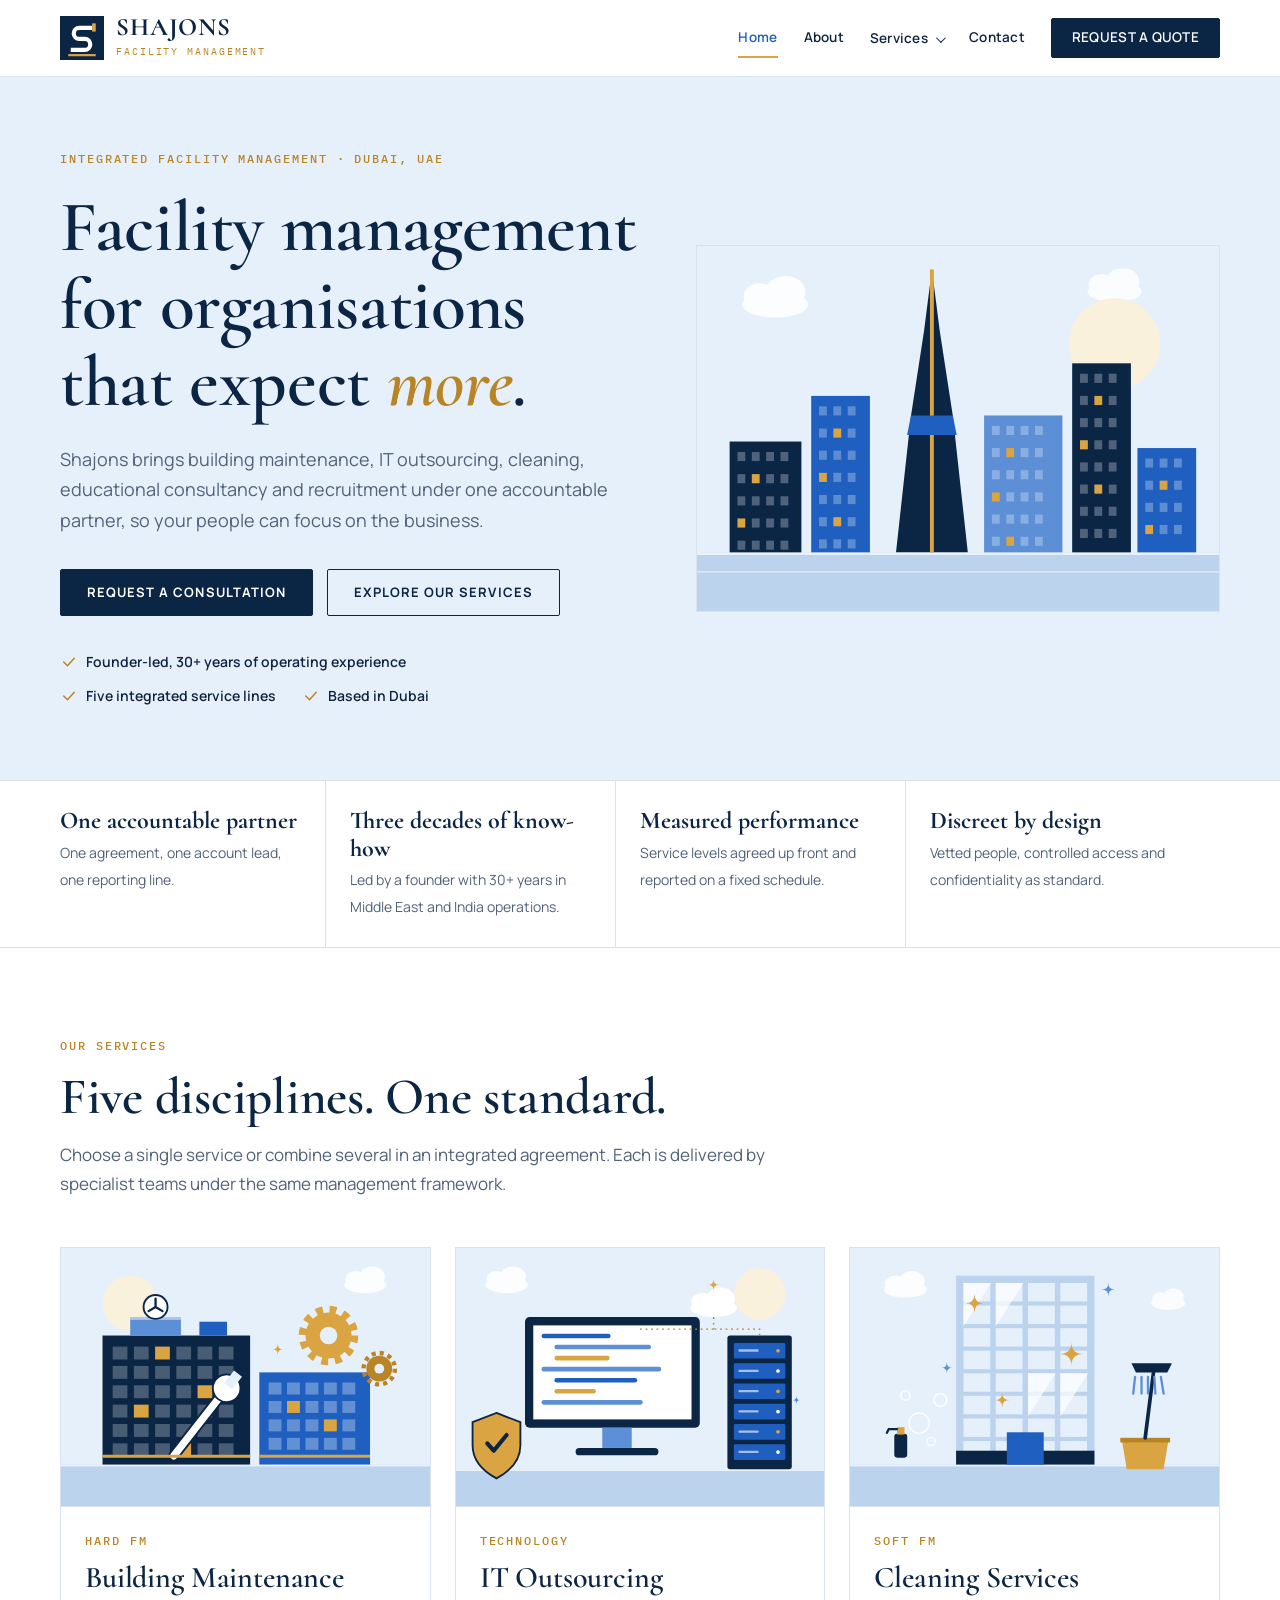
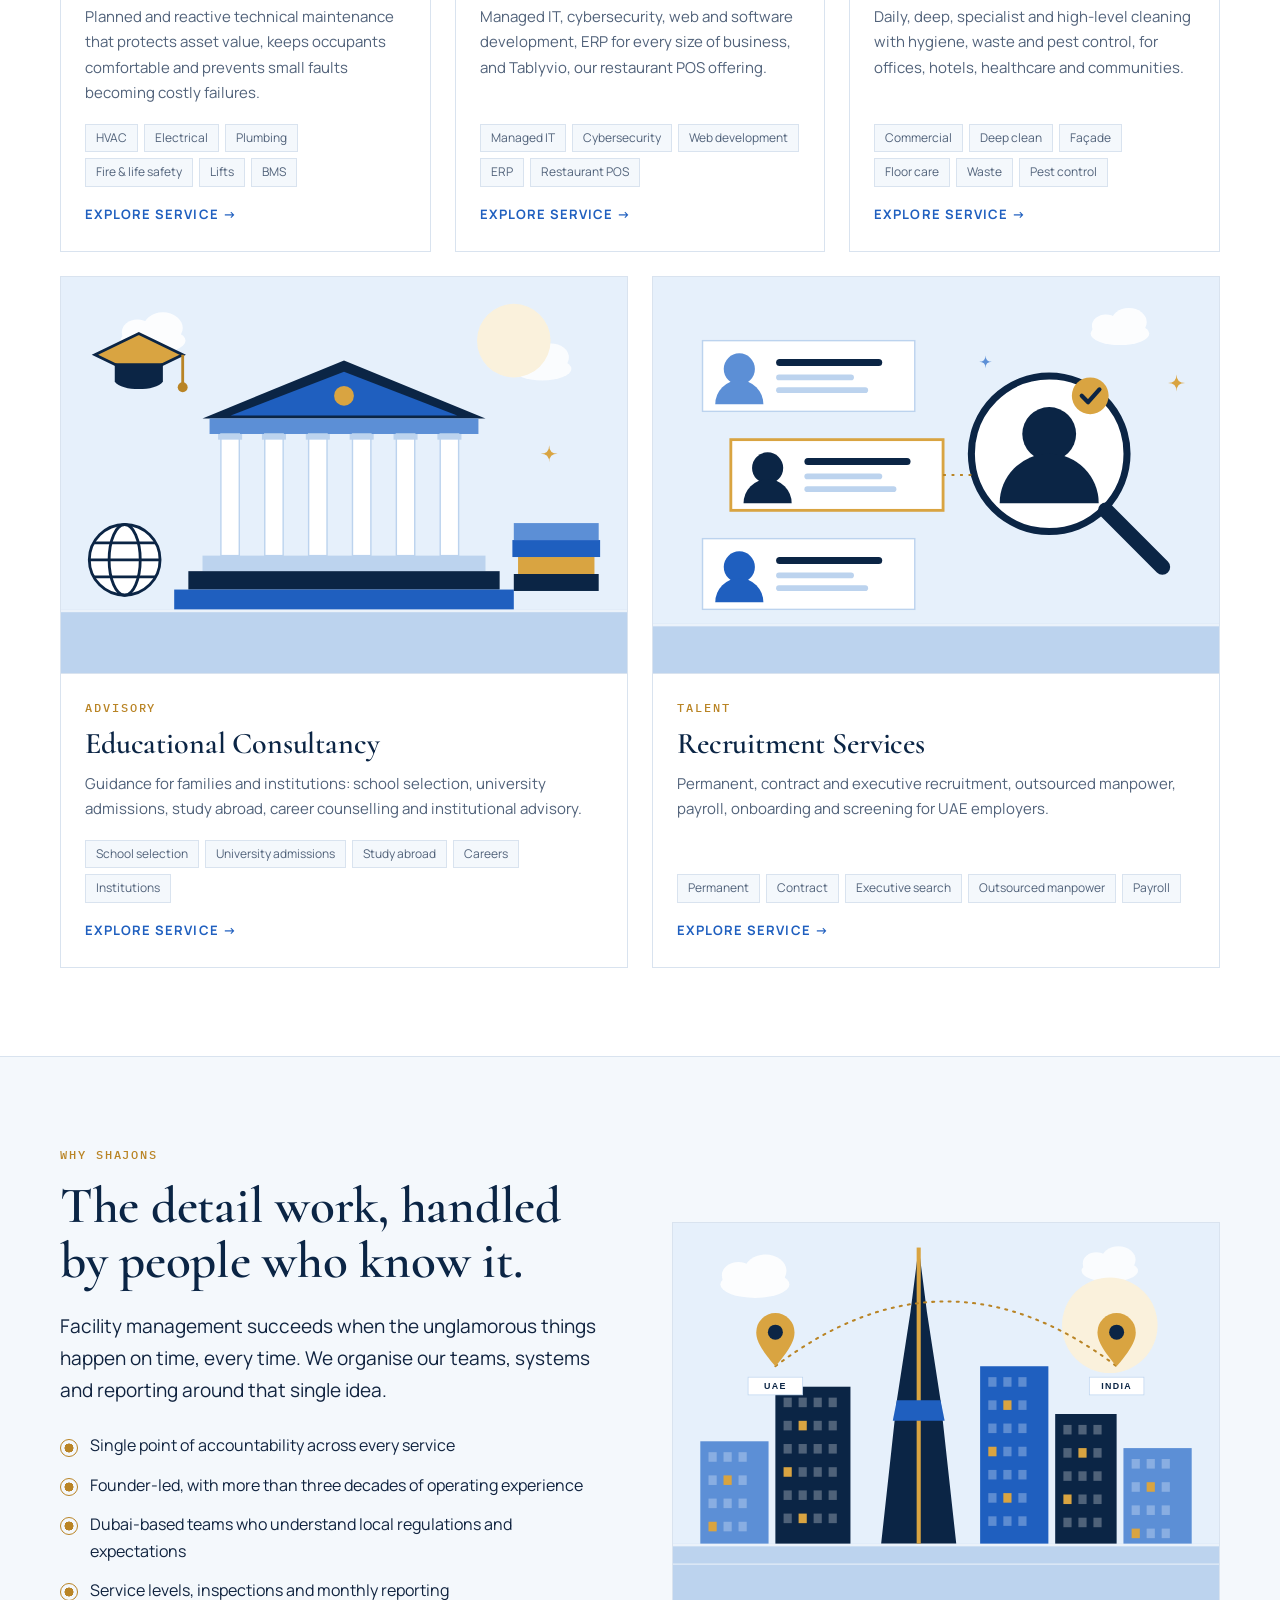
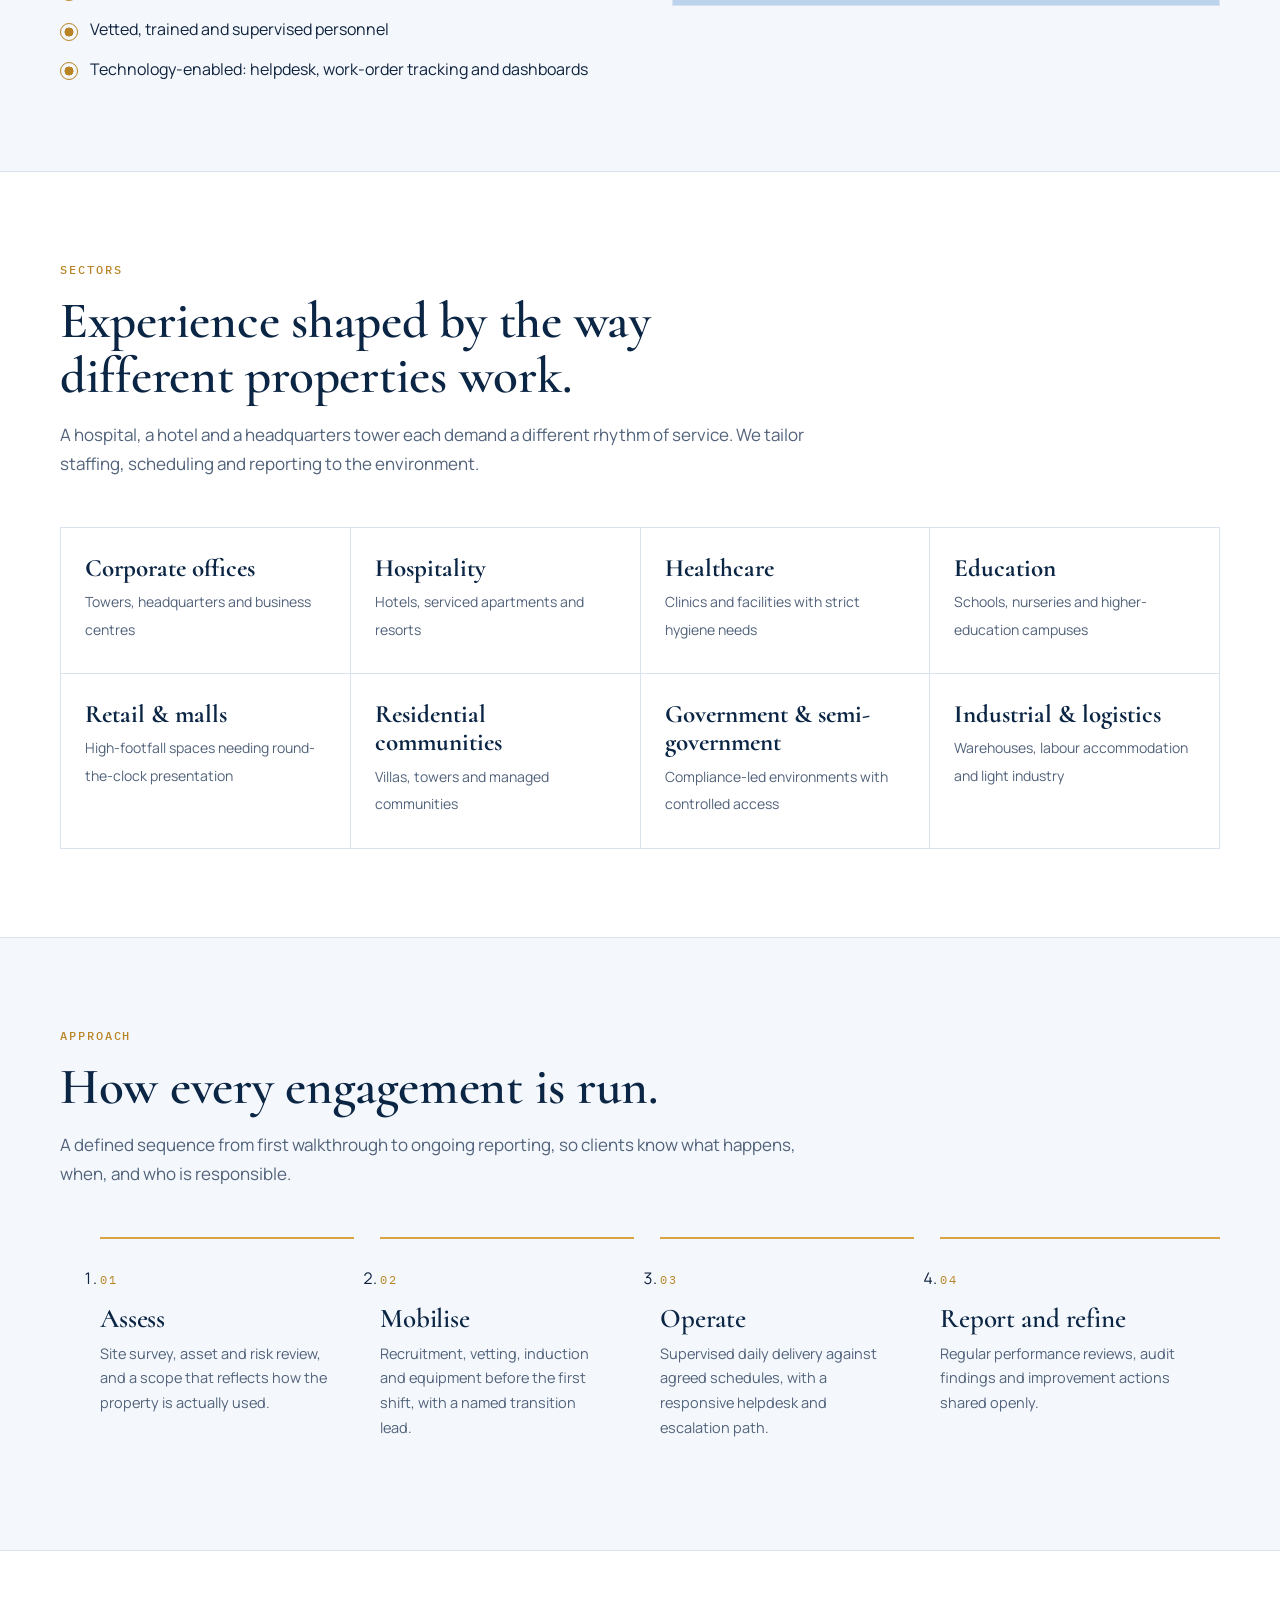
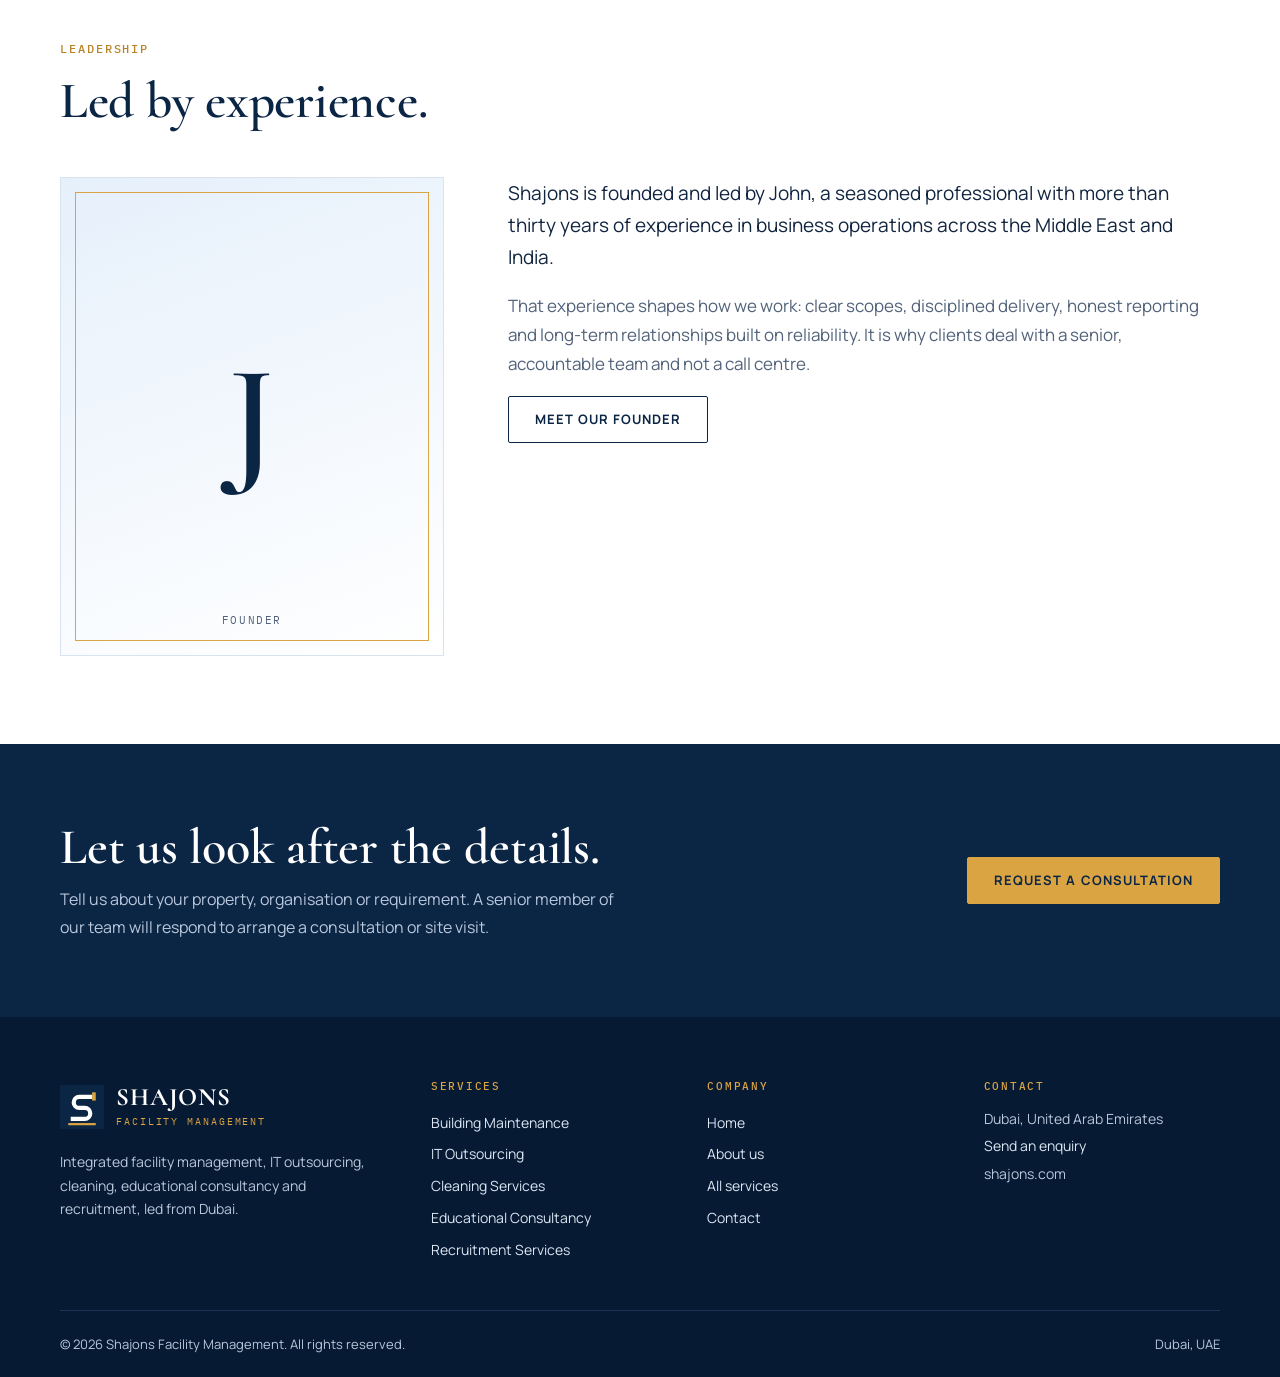
==== index.html @ c9ce4d41 "Add Shajons Facility Management website Multi-page static site: home, about, services overview, five" ====
<!doctype html>
<html lang="en">
<head>
<meta charset="utf-8">
<meta name="viewport" content="width=device-width, initial-scale=1, viewport-fit=cover">
<title>Shajons Facility Management | Dubai, UAE</title>
<meta name="description" content="Integrated facility management in Dubai: building maintenance, IT outsourcing, cleaning services, educational consultancy and recruitment from Shajons Facility Management.">
<link rel="canonical" href="https://shajons.com/">
<meta property="og:title" content="Shajons Facility Management | Dubai, UAE">
<meta property="og:description" content="Integrated facility management in Dubai: building maintenance, IT outsourcing, cleaning services, educational consultancy and recruitment from Shajons Facility Management.">
<meta property="og:type" content="website">
<meta property="og:url" content="https://shajons.com/">
<meta property="og:site_name" content="Shajons Facility Management">
<meta name="theme-color" content="#0B2545">
<link rel="icon" href="logo-mark.svg" type="image/svg+xml">
<link rel="preconnect" href="https://fonts.googleapis.com"><link rel="preconnect" href="https://fonts.gstatic.com" crossorigin>
<link href="https://fonts.googleapis.com/css2?family=Cormorant:ital,wght@0,500;0,600;0,700;1,500;1,600&family=Manrope:wght@400;500;600;700&family=IBM+Plex+Mono:wght@400;500&display=swap" rel="stylesheet">
<link rel="stylesheet" href="styles.css">
<script type="application/ld+json">{"@context":"https://schema.org","@type":"Organization","name":"Shajons Facility Management","url":"https://shajons.com","logo":"https://shajons.com/logo-mark.svg","address":{"@type":"PostalAddress","addressLocality":"Dubai","addressCountry":"AE"},"founder":{"@type":"Person","name":"John"}}</script>
</head>
<body>
<svg xmlns="http://www.w3.org/2000/svg" aria-hidden="true" style="position:absolute;width:0;height:0;overflow:hidden">
<defs>
<symbol id="i-wrench" viewBox="0 0 24 24" fill="none" stroke="currentColor" stroke-width="1.6" stroke-linecap="round" stroke-linejoin="round"><path d="M14.7 6.3a4 4 0 0 0 5 5L12 19l-3-3 7.7-7.7"/><path d="M9 16 5 20a1.4 1.4 0 0 1-2-2l4-4"/><path d="M14.7 6.3a4 4 0 0 1 5-1l-2.4 2.4 1 1 2.4-2.4"/></symbol>
<symbol id="i-fan" viewBox="0 0 24 24" fill="none" stroke="currentColor" stroke-width="1.6" stroke-linecap="round" stroke-linejoin="round"><circle cx="12" cy="12" r="1.8"/><path d="M12 10.2C12 6 10 3 7 3c-2 0-2 3 0 5 1.5 1.4 3.200 2 5 2.200Z"/><path d="M13.800 12C18 12 21 10 21 7c0-2-3-2-5 0-1.400 1.500-2 3.200-2.200 5Z"/><path d="M12 13.800C12 18 14 21 17 21c2 0 2-3 0-5-1.500-1.400-3.200-2-5-2.200Z"/><path d="M10.200 12C6 12 3 14 3 17c0 2 3 2 5 0 1.400-1.500 2-3.200 2.200-5Z"/></symbol>
<symbol id="i-bolt" viewBox="0 0 24 24" fill="none" stroke="currentColor" stroke-width="1.6" stroke-linecap="round" stroke-linejoin="round"><path d="M13 2 4 14h7l-1 8 9-12h-7l1-8Z"/></symbol>
<symbol id="i-drop" viewBox="0 0 24 24" fill="none" stroke="currentColor" stroke-width="1.6" stroke-linecap="round" stroke-linejoin="round"><path d="M12 3s6 6.500 6 11a6 6 0 0 1-12 0c0-4.500 6-11 6-11Z"/><path d="M9.500 15a2.700 2.700 0 0 0 2.500 2"/></symbol>
<symbol id="i-flame" viewBox="0 0 24 24" fill="none" stroke="currentColor" stroke-width="1.6" stroke-linecap="round" stroke-linejoin="round"><path d="M12 3c1 3.500 5 5.500 5 10a5 5 0 0 1-10 0c0-2 1-3.200 2-4 .2 1.500 1 2.200 2 2.500C11 9 11 6 12 3Z"/></symbol>
<symbol id="i-lift" viewBox="0 0 24 24" fill="none" stroke="currentColor" stroke-width="1.6" stroke-linecap="round" stroke-linejoin="round"><rect x="4" y="3" width="16" height="18" rx="1.500"/><path d="M12 3v18"/><path d="m7.500 10 1.500-2 1.500 2M13.500 14l1.500 2 1.500-2"/></symbol>
<symbol id="i-sliders" viewBox="0 0 24 24" fill="none" stroke="currentColor" stroke-width="1.6" stroke-linecap="round" stroke-linejoin="round"><path d="M4 7h9M17 7h3M4 17h3M11 17h9"/><circle cx="15" cy="7" r="2"/><circle cx="9" cy="17" r="2"/></symbol>
<symbol id="i-brush" viewBox="0 0 24 24" fill="none" stroke="currentColor" stroke-width="1.6" stroke-linecap="round" stroke-linejoin="round"><rect x="4" y="3" width="14" height="6" rx="1"/><path d="M18 6h2v5h-8v3"/><rect x="10.500" y="14" width="3" height="7" rx="1"/></symbol>
<symbol id="i-leaf" viewBox="0 0 24 24" fill="none" stroke="currentColor" stroke-width="1.6" stroke-linecap="round" stroke-linejoin="round"><path d="M5 19c0-9 5-14 15-14 0 10-5 15-14 15"/><path d="M5 19c3-5 6-8 10-10"/></symbol>
<symbol id="i-gauge" viewBox="0 0 24 24" fill="none" stroke="currentColor" stroke-width="1.6" stroke-linecap="round" stroke-linejoin="round"><path d="M4 17a8 8 0 1 1 16 0"/><path d="m12 17 4-6"/><circle cx="12" cy="17" r="1"/></symbol>
<symbol id="i-headset" viewBox="0 0 24 24" fill="none" stroke="currentColor" stroke-width="1.6" stroke-linecap="round" stroke-linejoin="round"><path d="M4 14v-2a8 8 0 0 1 16 0v2"/><rect x="3" y="14" width="4" height="6" rx="1.500"/><rect x="17" y="14" width="4" height="6" rx="1.500"/><path d="M19 20c0 1.200-2 2-5 2"/></symbol>
<symbol id="i-monitor" viewBox="0 0 24 24" fill="none" stroke="currentColor" stroke-width="1.6" stroke-linecap="round" stroke-linejoin="round"><rect x="3" y="4" width="18" height="12" rx="1.500"/><path d="M8 20h8M12 16v4"/></symbol>
<symbol id="i-network" viewBox="0 0 24 24" fill="none" stroke="currentColor" stroke-width="1.6" stroke-linecap="round" stroke-linejoin="round"><rect x="9" y="3" width="6" height="5" rx="1"/><rect x="3" y="16" width="6" height="5" rx="1"/><rect x="15" y="16" width="6" height="5" rx="1"/><path d="M12 8v4M6 16v-4h12v4"/></symbol>
<symbol id="i-shield" viewBox="0 0 24 24" fill="none" stroke="currentColor" stroke-width="1.6" stroke-linecap="round" stroke-linejoin="round"><path d="M12 3 5 6v6c0 4.500 3 7.500 7 9 4-1.500 7-4.500 7-9V6l-7-3Z"/><path d="m9 12 2 2 4-4"/></symbol>
<symbol id="i-cloud" viewBox="0 0 24 24" fill="none" stroke="currentColor" stroke-width="1.6" stroke-linecap="round" stroke-linejoin="round"><path d="M7 18a4 4 0 0 1-.5-8A6 6 0 0 1 18 9.500 4.300 4.300 0 0 1 17.500 18H7Z"/></symbol>
<symbol id="i-code" viewBox="0 0 24 24" fill="none" stroke="currentColor" stroke-width="1.6" stroke-linecap="round" stroke-linejoin="round"><path d="m8 7-5 5 5 5M16 7l5 5-5 5M14 4l-4 16"/></symbol>
<symbol id="i-layout" viewBox="0 0 24 24" fill="none" stroke="currentColor" stroke-width="1.6" stroke-linecap="round" stroke-linejoin="round"><rect x="3" y="4" width="18" height="16" rx="1.500"/><path d="M3 9h18M9 9v11"/></symbol>
<symbol id="i-database" viewBox="0 0 24 24" fill="none" stroke="currentColor" stroke-width="1.6" stroke-linecap="round" stroke-linejoin="round"><ellipse cx="12" cy="6" rx="7" ry="3"/><path d="M5 6v6c0 1.700 3.100 3 7 3s7-1.300 7-3V6M5 12v6c0 1.700 3.100 3 7 3s7-1.300 7-3v-6"/></symbol>
<symbol id="i-phone" viewBox="0 0 24 24" fill="none" stroke="currentColor" stroke-width="1.6" stroke-linecap="round" stroke-linejoin="round"><rect x="7" y="2" width="10" height="20" rx="2"/><path d="M11 18h2"/></symbol>
<symbol id="i-receipt" viewBox="0 0 24 24" fill="none" stroke="currentColor" stroke-width="1.6" stroke-linecap="round" stroke-linejoin="round"><path d="M6 3h12v18l-3-2-3 2-3-2-3 2V3Z"/><path d="M9 8h6M9 12h6"/></symbol>
<symbol id="i-sparkle" viewBox="0 0 24 24" fill="none" stroke="currentColor" stroke-width="1.6" stroke-linecap="round" stroke-linejoin="round"><path d="M10 3c.6 4.500 2.500 6.400 7 7-4.500.6-6.400 2.500-7 7-.6-4.500-2.500-6.400-7-7 4.500-.6 6.400-2.500 7-7Z"/><path d="M18 15c.3 2 1 2.700 3 3-2 .3-2.700 1-3 3-.3-2-1-2.700-3-3 2-.3 2.700-1 3-3Z"/></symbol>
<symbol id="i-window" viewBox="0 0 24 24" fill="none" stroke="currentColor" stroke-width="1.6" stroke-linecap="round" stroke-linejoin="round"><rect x="4" y="3" width="16" height="18" rx="1"/><path d="M12 3v18M4 12h16"/></symbol>
<symbol id="i-recycle" viewBox="0 0 24 24" fill="none" stroke="currentColor" stroke-width="1.6" stroke-linecap="round" stroke-linejoin="round"><path d="M4 7h16M9 7V4h6v3M6 7l1 13h10l1-13M10 11v6M14 11v6"/></symbol>
<symbol id="i-bug" viewBox="0 0 24 24" fill="none" stroke="currentColor" stroke-width="1.6" stroke-linecap="round" stroke-linejoin="round"><rect x="8" y="8" width="8" height="12" rx="4"/><path d="M9 8a3 3 0 0 1 6 0M4 11h4M16 11h4M4 18h4M16 18h4M5 5l3 3M19 5l-3 3M12 12v8"/></symbol>
<symbol id="i-building" viewBox="0 0 24 24" fill="none" stroke="currentColor" stroke-width="1.6" stroke-linecap="round" stroke-linejoin="round"><rect x="5" y="3" width="10" height="18" rx="1"/><path d="M15 9h4v12h-4M8 7h4M8 11h4M8 15h4"/></symbol>
<symbol id="i-bed" viewBox="0 0 24 24" fill="none" stroke="currentColor" stroke-width="1.6" stroke-linecap="round" stroke-linejoin="round"><path d="M3 18V6M3 14h18v4M21 14v-2a3 3 0 0 0-3-3h-7v5"/><circle cx="7" cy="11" r="1.500"/></symbol>
<symbol id="i-cross" viewBox="0 0 24 24" fill="none" stroke="currentColor" stroke-width="1.6" stroke-linecap="round" stroke-linejoin="round"><rect x="4" y="4" width="16" height="16" rx="2"/><path d="M12 8v8M8 12h8"/></symbol>
<symbol id="i-cap" viewBox="0 0 24 24" fill="none" stroke="currentColor" stroke-width="1.6" stroke-linecap="round" stroke-linejoin="round"><path d="m2 9 10-5 10 5-10 5L2 9Z"/><path d="M6 11v5c2 2 10 2 12 0v-5M22 9v6"/></symbol>
<symbol id="i-book" viewBox="0 0 24 24" fill="none" stroke="currentColor" stroke-width="1.6" stroke-linecap="round" stroke-linejoin="round"><path d="M4 5a2 2 0 0 1 2-2h13v16H6a2 2 0 0 0-2 2V5Z"/><path d="M4 21h15M9 8h6"/></symbol>
<symbol id="i-globe" viewBox="0 0 24 24" fill="none" stroke="currentColor" stroke-width="1.6" stroke-linecap="round" stroke-linejoin="round"><circle cx="12" cy="12" r="9"/><path d="M3 12h18M12 3c3 3 3 15 0 18M12 3c-3 3-3 15 0 18"/></symbol>
<symbol id="i-compass" viewBox="0 0 24 24" fill="none" stroke="currentColor" stroke-width="1.6" stroke-linecap="round" stroke-linejoin="round"><circle cx="12" cy="12" r="9"/><path d="m15.500 8.500-2 5-5 2 2-5 5-2Z"/></symbol>
<symbol id="i-file" viewBox="0 0 24 24" fill="none" stroke="currentColor" stroke-width="1.6" stroke-linecap="round" stroke-linejoin="round"><path d="M6 3h8l4 4v14H6V3Z"/><path d="M14 3v4h4M9 12h6M9 16h6"/></symbol>
<symbol id="i-user" viewBox="0 0 24 24" fill="none" stroke="currentColor" stroke-width="1.6" stroke-linecap="round" stroke-linejoin="round"><circle cx="12" cy="8" r="4"/><path d="M4 21a8 8 0 0 1 16 0"/></symbol>
<symbol id="i-users" viewBox="0 0 24 24" fill="none" stroke="currentColor" stroke-width="1.6" stroke-linecap="round" stroke-linejoin="round"><circle cx="9" cy="8" r="3.500"/><path d="M2 20a7 7 0 0 1 14 0"/><circle cx="17" cy="9" r="2.500"/><path d="M18 14a6 6 0 0 1 4 6"/></symbol>
<symbol id="i-search" viewBox="0 0 24 24" fill="none" stroke="currentColor" stroke-width="1.6" stroke-linecap="round" stroke-linejoin="round"><circle cx="11" cy="11" r="7"/><path d="m21 21-5-5"/></symbol>
<symbol id="i-briefcase" viewBox="0 0 24 24" fill="none" stroke="currentColor" stroke-width="1.6" stroke-linecap="round" stroke-linejoin="round"><rect x="3" y="7" width="18" height="13" rx="1.500"/><path d="M9 7V4h6v3M3 13h18"/></symbol>
<symbol id="i-clock" viewBox="0 0 24 24" fill="none" stroke="currentColor" stroke-width="1.6" stroke-linecap="round" stroke-linejoin="round"><circle cx="12" cy="12" r="9"/><path d="M12 7v5l3 2"/></symbol>
<symbol id="i-wallet" viewBox="0 0 24 24" fill="none" stroke="currentColor" stroke-width="1.6" stroke-linecap="round" stroke-linejoin="round"><path d="M4 7a2 2 0 0 1 2-2h12v4M4 7v11a2 2 0 0 0 2 2h14V9H6a2 2 0 0 1-2-2Z"/><circle cx="16.500" cy="14.500" r="1"/></symbol>
<symbol id="i-badge" viewBox="0 0 24 24" fill="none" stroke="currentColor" stroke-width="1.6" stroke-linecap="round" stroke-linejoin="round"><circle cx="12" cy="9" r="6"/><path d="m8.500 14-1.500 7 5-3 5 3-1.500-7"/></symbol>
<symbol id="i-check" viewBox="0 0 24 24" fill="none" stroke="currentColor" stroke-width="2" stroke-linecap="round" stroke-linejoin="round"><path d="m5 12 5 5 9-10"/></symbol>
<symbol id="i-chart" viewBox="0 0 24 24" fill="none" stroke="currentColor" stroke-width="1.6" stroke-linecap="round" stroke-linejoin="round"><path d="M4 20V4M4 20h16"/><path d="M8 16v-4M12 16V8M16 16v-6"/></symbol>
<symbol id="i-kitchen" viewBox="0 0 24 24" fill="none" stroke="currentColor" stroke-width="1.6" stroke-linecap="round" stroke-linejoin="round"><path d="M6 14a4 4 0 0 1-1-7.800A5 5 0 0 1 15 5a4 4 0 0 1 3 7.200V14H6Z"/><path d="M6 14v6h12v-6"/></symbol>
<symbol id="i-layers" viewBox="0 0 24 24" fill="none" stroke="currentColor" stroke-width="1.6" stroke-linecap="round" stroke-linejoin="round"><path d="m12 3 9 5-9 5-9-5 9-5Z"/><path d="m3 13 9 5 9-5"/></symbol>
</defs>
</svg>

<a class="skip" href="#main">Skip to content</a>
<header class="top"><div class="wrap"><a class="brand" href="index.html" aria-label="Shajons Facility Management home"><img src="logo-mark.svg" alt="" width="44" height="44"><span><b>SHAJONS</b><small>Facility Management</small></span></a><button class="menu" id="menu" aria-expanded="false" aria-controls="nav" type="button">Menu</button><nav class="links" id="nav" aria-label="Primary"><a href="index.html" aria-current="page">Home</a><a href="about.html">About</a><div class="dd"><a href="services.html">Services</a><div class="dd-menu"><a href="building-maintenance.html">Building Maintenance</a><a href="it-outsourcing.html">IT Outsourcing</a><a href="cleaning-services.html">Cleaning Services</a><a href="educational-consultancy.html">Educational Consultancy</a><a href="recruitment-services.html">Recruitment Services</a></div></div><a href="contact.html">Contact</a><a class="btn" href="contact.html">Request a quote</a></nav></div></header>
<main id="main">

<div class="hero"><div class="wrap"><div>
<div class="eyebrow">Integrated Facility Management &middot; Dubai, UAE</div>
<h1>Facility management for organisations that expect <em>more</em>.</h1>
<p class="lede">Shajons brings building maintenance, IT outsourcing, cleaning, educational consultancy and recruitment under one accountable partner, so your people can focus on the business.</p>
<div class="cta"><a class="btn" href="contact.html">Request a consultation</a><a class="btn line" href="services.html">Explore our services</a></div>
<div class="proof"><span><svg aria-hidden="true" focusable="false"><use href="#i-check"/></svg>Founder-led, 30+ years of operating experience</span><span><svg aria-hidden="true" focusable="false"><use href="#i-check"/></svg>Five integrated service lines</span><span><svg aria-hidden="true" focusable="false"><use href="#i-check"/></svg>Based in Dubai</span></div></div>
<figure><img src="img/home.svg" alt="Illustration of a modern Dubai-style skyline" width="800" height="560"></figure></div></div>
<div class="strip"><div class="wrap">
<div class="c"><b>One accountable partner</b><span>One agreement, one account lead, one reporting line.</span></div>
<div class="c"><b>Three decades of know-how</b><span>Led by a founder with 30+ years in Middle East and India operations.</span></div>
<div class="c"><b>Measured performance</b><span>Service levels agreed up front and reported on a fixed schedule.</span></div>
<div class="c"><b>Discreet by design</b><span>Vetted people, controlled access and confidentiality as standard.</span></div></div></div>
<section><div class="wrap"><div class="sec-head"><div class="eyebrow">Our services</div><h2>Five disciplines. One standard.</h2><p>Choose a single service or combine several in an integrated agreement. Each is delivered by specialist teams under the same management framework.</p></div><div class="svc-grid"><a class="svc-card" href="building-maintenance.html"><img src="img/maintenance.svg" alt="" width="800" height="560" loading="lazy"><div class="body"><div class="eyebrow">Hard FM</div><h3>Building Maintenance</h3><p>Planned and reactive technical maintenance that protects asset value, keeps occupants comfortable and prevents small faults becoming costly failures.</p><div class="tags"><span>HVAC</span><span>Electrical</span><span>Plumbing</span><span>Fire &amp; life safety</span><span>Lifts</span><span>BMS</span></div><span class="more">Explore service &rarr;</span></div></a><a class="svc-card" href="it-outsourcing.html"><img src="img/it.svg" alt="" width="800" height="560" loading="lazy"><div class="body"><div class="eyebrow">Technology</div><h3>IT Outsourcing</h3><p>Managed IT, cybersecurity, web and software development, ERP for every size of business, and Tablyvio, our restaurant POS offering.</p><div class="tags"><span>Managed IT</span><span>Cybersecurity</span><span>Web development</span><span>ERP</span><span>Restaurant POS</span></div><span class="more">Explore service &rarr;</span></div></a><a class="svc-card" href="cleaning-services.html"><img src="img/cleaning.svg" alt="" width="800" height="560" loading="lazy"><div class="body"><div class="eyebrow">Soft FM</div><h3>Cleaning Services</h3><p>Daily, deep, specialist and high-level cleaning with hygiene, waste and pest control, for offices, hotels, healthcare and communities.</p><div class="tags"><span>Commercial</span><span>Deep clean</span><span>Façade</span><span>Floor care</span><span>Waste</span><span>Pest control</span></div><span class="more">Explore service &rarr;</span></div></a><a class="svc-card" href="educational-consultancy.html"><img src="img/education.svg" alt="" width="800" height="560" loading="lazy"><div class="body"><div class="eyebrow">Advisory</div><h3>Educational Consultancy</h3><p>Guidance for families and institutions: school selection, university admissions, study abroad, career counselling and institutional advisory.</p><div class="tags"><span>School selection</span><span>University admissions</span><span>Study abroad</span><span>Careers</span><span>Institutions</span></div><span class="more">Explore service &rarr;</span></div></a><a class="svc-card" href="recruitment-services.html"><img src="img/recruitment.svg" alt="" width="800" height="560" loading="lazy"><div class="body"><div class="eyebrow">Talent</div><h3>Recruitment Services</h3><p>Permanent, contract and executive recruitment, outsourced manpower, payroll, onboarding and screening for UAE employers.</p><div class="tags"><span>Permanent</span><span>Contract</span><span>Executive search</span><span>Outsourced manpower</span><span>Payroll</span></div><span class="more">Explore service &rarr;</span></div></a></div></div></section>
<section class="alt"><div class="wrap two center"><div>
<div class="eyebrow">Why Shajons</div><h2 style="font-size:clamp(32px,4vw,52px);margin:14px 0 20px">The detail work, handled by people who know it.</h2>
<div class="prose" style="margin-bottom:26px"><p>Facility management succeeds when the unglamorous things happen on time, every time. We organise our teams, systems and reporting around that single idea.</p></div>
<ul class="checks"><li>Single point of accountability across every service</li><li>Founder-led, with more than three decades of operating experience</li><li>Dubai-based teams who understand local regulations and expectations</li><li>Service levels, inspections and monthly reporting</li><li>Vetted, trained and supervised personnel</li><li>Technology-enabled: helpdesk, work-order tracking and dashboards</li></ul>
</div><figure class="pic"><img src="img/about.svg" alt="Illustration linking the UAE and India above a skyline" width="800" height="560" loading="lazy"></figure></div></section>
<section><div class="wrap"><div class="sec-head"><div class="eyebrow">Sectors</div><h2>Experience shaped by the way different properties work.</h2><p>A hospital, a hotel and a headquarters tower each demand a different rhythm of service. We tailor staffing, scheduling and reporting to the environment.</p></div><div class="tiles"><div><b>Corporate offices</b><span>Towers, headquarters and business centres</span></div><div><b>Hospitality</b><span>Hotels, serviced apartments and resorts</span></div><div><b>Healthcare</b><span>Clinics and facilities with strict hygiene needs</span></div><div><b>Education</b><span>Schools, nurseries and higher-education campuses</span></div><div><b>Retail &amp; malls</b><span>High-footfall spaces needing round-the-clock presentation</span></div><div><b>Residential communities</b><span>Villas, towers and managed communities</span></div><div><b>Government &amp; semi-government</b><span>Compliance-led environments with controlled access</span></div><div><b>Industrial &amp; logistics</b><span>Warehouses, labour accommodation and light industry</span></div></div></div></section>
<section class="alt"><div class="wrap"><div class="sec-head"><div class="eyebrow">Approach</div><h2>How every engagement is run.</h2><p>A defined sequence from first walkthrough to ongoing reporting, so clients know what happens, when, and who is responsible.</p></div><ol class="steps"><li><h3>Assess</h3><p>Site survey, asset and risk review, and a scope that reflects how the property is actually used.</p></li><li><h3>Mobilise</h3><p>Recruitment, vetting, induction and equipment before the first shift, with a named transition lead.</p></li><li><h3>Operate</h3><p>Supervised daily delivery against agreed schedules, with a responsive helpdesk and escalation path.</p></li><li><h3>Report and refine</h3><p>Regular performance reviews, audit findings and improvement actions shared openly.</p></li></ol></div></section>
<section><div class="wrap"><div class="sec-head"><div class="eyebrow">Leadership</div><h2>Led by experience.</h2></div><div class="founder"><div class="portrait" role="img" aria-label="Founder portrait placeholder"><span class="mono">J</span><small>Founder</small></div><div class="prose"><p>Shajons is founded and led by John, a seasoned professional with more than thirty years of experience in business operations across the Middle East and India.</p><p>That experience shapes how we work: clear scopes, disciplined delivery, honest reporting and long-term relationships built on reliability. It is why clients deal with a senior, accountable team and not a call centre.</p><div><a class="btn line" href="about.html">Meet our founder</a></div></div></div></div></section>
<div class="ctaband"><div class="wrap"><div><h2>Let us look after the details.</h2><p>Tell us about your property, organisation or requirement. A senior member of our team will respond to arrange a consultation or site visit.</p></div><a class="btn gold" href="contact.html">Request a consultation</a></div></div>
</main>
<footer><div class="wrap"><div class="cols"><div class="about"><a class="brand" href="index.html"><img src="logo-mark.svg" alt="" width="44" height="44"><span><b>SHAJONS</b><small>Facility Management</small></span></a><p>Integrated facility management, IT outsourcing, cleaning, educational consultancy and recruitment, led from Dubai.</p></div><div><h4>Services</h4><a href="building-maintenance.html">Building Maintenance</a><a href="it-outsourcing.html">IT Outsourcing</a><a href="cleaning-services.html">Cleaning Services</a><a href="educational-consultancy.html">Educational Consultancy</a><a href="recruitment-services.html">Recruitment Services</a></div><div><h4>Company</h4><a href="index.html">Home</a><a href="about.html">About us</a><a href="services.html">All services</a><a href="contact.html">Contact</a></div><div><h4>Contact</h4><span>Dubai, United Arab Emirates</span><a href="contact.html">Send an enquiry</a><span>shajons.com</span></div></div><div class="legal"><span>&copy; <span id="yr">2026</span> Shajons Facility Management. All rights reserved.</span><span>Dubai, UAE</span></div></div></footer>
<script src="site.js"></script>
</body>
</html>
---- styles.css ----
/* Shajons Facility Management: bright corporate theme. Layout: white header, soft sky hero with illustration, alternating white/mist sections, one navy CTA band and footer. */
:root{
  --navy:#0B2545; --blue:#1F5FBF; --sky:#E6F0FB; --mist:#F4F8FC; --white:#FFFFFF;
  --gold:#B98425; --gold-bright:#D9A441; --gold-soft:#FAF1DC;
  --ink:#10233F; --muted:#51627A; --line:#D9E3EF;
  --display:"Cormorant","Cormorant Garamond",Georgia,"Times New Roman",serif;
  --body:"Manrope",system-ui,-apple-system,"Segoe UI",Roboto,sans-serif;
  --mono:"IBM Plex Mono",ui-monospace,Menlo,Consolas,monospace;
  color-scheme:light;
}
*{box-sizing:border-box}
html{scroll-behavior:smooth;scroll-padding-top:84px;-webkit-text-size-adjust:100%}
body{margin:0;background:var(--white);color:var(--ink);font-family:var(--body);font-size:16px;line-height:1.7;-webkit-font-smoothing:antialiased}
img,svg{max-width:100%}
a{color:var(--blue)}
h1,h2,h3,h4{font-family:var(--display);font-weight:600;line-height:1.08;margin:0;color:var(--navy);text-wrap:balance;letter-spacing:-.005em}
p{margin:0}
ul{margin:0;padding:0;list-style:none}
.wrap{max-width:1200px;margin:0 auto;padding-left:max(20px,env(safe-area-inset-left,0px));padding-right:max(20px,env(safe-area-inset-right,0px))}
.eyebrow{font-family:var(--mono);font-size:12px;letter-spacing:.16em;text-transform:uppercase;color:var(--gold);font-weight:500}
:focus-visible{outline:2px solid var(--blue);outline-offset:3px}
.skip{position:absolute;left:-999px;top:8px;background:var(--navy);color:#fff;padding:10px 14px;z-index:100}
.skip:focus{left:8px}

/* buttons */
.btn{display:inline-flex;align-items:center;justify-content:center;gap:10px;font:700 13px/1 var(--body);letter-spacing:.08em;text-transform:uppercase;text-decoration:none;padding:16px 26px;border:1.5px solid var(--navy);background:var(--navy);color:#fff;cursor:pointer;border-radius:2px;transition:background .15s,color .15s}
.btn:hover{background:#fff;color:var(--navy)}
.btn.gold{background:var(--gold-bright);border-color:var(--gold-bright);color:var(--navy)}
.btn.gold:hover{background:transparent;color:var(--gold-bright)}
.btn.line{background:transparent;color:var(--navy)}
.btn.line:hover{background:var(--navy);color:#fff}
.btn.light{background:transparent;border-color:#fff;color:#fff}
.btn.light:hover{background:#fff;color:var(--navy)}

/* header */
header.top{position:sticky;top:0;z-index:50;background:rgba(255,255,255,.96);border-bottom:1px solid var(--line);padding-top:env(safe-area-inset-top,0px)}
.top .wrap{display:flex;align-items:center;justify-content:space-between;gap:20px;min-height:76px}
.brand{display:flex;align-items:center;gap:12px;text-decoration:none;color:var(--navy);min-width:0}
.brand img{width:44px;height:44px;display:block;flex:none}
.brand b{display:block;font-family:var(--display);font-weight:700;font-size:25px;letter-spacing:.04em;line-height:1;color:var(--navy)}
.brand small{display:block;font-family:var(--mono);font-size:9.5px;letter-spacing:.2em;text-transform:uppercase;color:var(--gold);margin-top:4px;white-space:nowrap}
nav.links{display:flex;gap:26px;align-items:center}
nav.links a{font-size:13.5px;font-weight:600;letter-spacing:.02em;text-decoration:none;color:var(--ink);padding:8px 0;border-bottom:2px solid transparent}
nav.links a:hover,nav.links a[aria-current="page"]{color:var(--blue);border-color:var(--gold-bright)}
nav.links .btn{padding:12px 20px;border-bottom:1.5px solid var(--navy);color:#fff}
nav.links .btn:hover{color:var(--navy)}
.menu{display:none;background:none;border:1.5px solid var(--navy);color:var(--navy);padding:10px 14px;font:700 12px var(--body);letter-spacing:.1em;text-transform:uppercase;cursor:pointer;border-radius:2px}

/* hero */
.hero{background:var(--sky);border-bottom:1px solid var(--line);overflow:hidden}
.hero .wrap{display:grid;grid-template-columns:minmax(0,1.05fr) minmax(0,.95fr);gap:56px;align-items:center;padding-block:72px}
.hero h1{font-size:clamp(42px,5.6vw,78px);margin:20px 0 22px;font-weight:600}
.hero h1 em{font-style:italic;color:var(--gold)}
.hero .lede{max-width:560px;font-size:18px;color:var(--muted)}
.cta{display:flex;flex-wrap:wrap;gap:14px;margin-top:34px}
.hero figure{margin:0;position:relative}
.hero figure img{display:block;width:100%;height:auto;border:1px solid var(--line);background:#fff}
.hero figure::after{content:"";position:absolute;right:-14px;bottom:-14px;width:46%;height:46%;border:2px solid var(--gold-bright);z-index:-1}
.hero .proof{display:flex;flex-wrap:wrap;gap:10px 26px;margin-top:34px;font-size:14px;color:var(--ink);font-weight:600}
.hero .proof span{display:flex;align-items:center;gap:8px}
.hero .proof svg{width:18px;height:18px;color:var(--gold)}

/* page head (inner pages) */
.pagehead{background:var(--sky);border-bottom:1px solid var(--line)}
.pagehead .wrap{display:grid;grid-template-columns:minmax(0,1.1fr) minmax(0,.9fr);gap:56px;align-items:center;padding-block:60px}
.crumbs{font-family:var(--mono);font-size:12px;letter-spacing:.1em;text-transform:uppercase;color:var(--muted)}
.crumbs a{color:var(--muted);text-decoration:none}
.crumbs a:hover{color:var(--blue)}
.pagehead h1{font-size:clamp(38px,5vw,68px);margin:16px 0 18px}
.pagehead p.lede{font-size:18px;color:var(--muted);max-width:580px}
.pagehead figure{margin:0}
.pagehead figure img{display:block;width:100%;height:auto;border:1px solid var(--line);background:#fff}
.pagehead .jump{display:flex;flex-wrap:wrap;gap:8px;margin-top:26px}
.pagehead .jump a{font-size:13px;font-weight:600;text-decoration:none;color:var(--navy);background:#fff;border:1px solid var(--line);padding:8px 14px;border-radius:2px}
.pagehead .jump a:hover{border-color:var(--gold-bright);color:var(--blue)}

section{padding-block:88px}
section.alt{background:var(--mist);border-block:1px solid var(--line)}
.sec-head{max-width:780px;margin-bottom:48px}
.sec-head h2{font-size:clamp(32px,4vw,52px);margin:14px 0 16px}
.sec-head p{color:var(--muted);font-size:17px}
.two{display:grid;grid-template-columns:minmax(0,1fr) minmax(0,1fr);gap:64px;align-items:start}
.two.center{align-items:center}
.prose{display:flex;flex-direction:column;gap:18px;color:var(--muted);font-size:17px}
.prose p:first-child{color:var(--ink);font-size:19px}
.prose h3{font-size:30px;color:var(--navy);margin-top:10px}
.pic{margin:0}
.pic img{display:block;width:100%;height:auto;border:1px solid var(--line);background:#fff}
.pic figcaption{font-size:12.5px;color:var(--muted);margin-top:8px;font-family:var(--mono);letter-spacing:.04em}

/* strip */
.strip{background:#fff;border-bottom:1px solid var(--line)}
.strip .wrap{display:grid;grid-template-columns:repeat(4,minmax(0,1fr))}
.strip .c{padding:26px 24px 26px 0;margin-right:24px;border-right:1px solid var(--line)}
.strip .c:last-child{border-right:0;margin-right:0}
.strip b{display:block;font-family:var(--display);font-weight:700;font-size:24px;line-height:1.15;color:var(--navy);margin-bottom:4px}
.strip span{font-size:14px;color:var(--muted)}

/* service cards (home + overview) */
.svc-grid{display:grid;grid-template-columns:repeat(6,minmax(0,1fr));gap:24px}
.svc-card{grid-column:span 2;display:flex;flex-direction:column;background:#fff;border:1px solid var(--line);text-decoration:none;color:inherit;transition:border-color .15s,transform .15s}
.svc-card:nth-child(4),.svc-card:nth-child(5){grid-column:span 3}
.svc-card:hover{border-color:var(--gold-bright);transform:translateY(-3px)}
.svc-card img{display:block;width:100%;height:auto;border-bottom:1px solid var(--line);background:var(--sky)}
.svc-card .body{padding:24px 24px 26px;display:flex;flex-direction:column;gap:10px;flex:1}
.svc-card h3{font-size:30px}
.svc-card p{color:var(--muted);font-size:15px}
.svc-card .tags{display:flex;flex-wrap:wrap;gap:6px;margin-top:auto;padding-top:8px}
.svc-card .tags span{font-size:12px;background:var(--mist);border:1px solid var(--line);padding:3px 10px;color:var(--muted)}
.svc-card .more{font-weight:700;font-size:13px;letter-spacing:.08em;text-transform:uppercase;color:var(--blue);margin-top:6px}

/* category cards */
.cat-grid{display:grid;grid-template-columns:repeat(3,minmax(0,1fr));gap:24px}
.cat{background:#fff;border:1px solid var(--line);padding:28px 26px 30px;display:flex;flex-direction:column;gap:12px}
.cat .ico{width:52px;height:52px;background:var(--gold-soft);display:grid;place-items:center;color:var(--gold);border-radius:2px}
.cat .ico svg{width:28px;height:28px}
.cat h3{font-size:27px}
.cat p{font-size:14.5px;color:var(--muted)}
.cat ul{margin-top:4px;display:grid;gap:7px;border-top:1px solid var(--line);padding-top:14px}
.cat li{position:relative;padding-left:20px;font-size:14px;color:var(--ink)}
.cat li::before{content:"";position:absolute;left:0;top:.72em;width:9px;height:1.5px;background:var(--gold-bright)}
section.alt .cat{background:#fff}

/* check list, tiles */
.checks{display:grid;gap:12px}
.checks li{position:relative;padding-left:30px;color:var(--ink);font-size:16px}
.checks li::before{content:"";position:absolute;left:0;top:.38em;width:16px;height:16px;border:1.5px solid var(--gold);border-radius:50%;background:radial-gradient(circle,var(--gold) 38%,transparent 42%)}
.tiles{display:grid;grid-template-columns:repeat(4,minmax(0,1fr));border-top:1px solid var(--line);border-left:1px solid var(--line);background:#fff}
.tiles.three{grid-template-columns:repeat(3,minmax(0,1fr))}
.tiles div{padding:26px 24px 30px;border-right:1px solid var(--line);border-bottom:1px solid var(--line)}
.tiles b{display:block;font-family:var(--display);font-size:25px;font-weight:700;color:var(--navy);line-height:1.15;margin-bottom:6px}
.tiles span{font-size:14px;color:var(--muted)}

/* process */
.steps{display:grid;grid-template-columns:repeat(4,minmax(0,1fr));gap:0;counter-reset:s}
.steps li{counter-increment:s;padding:26px 26px 6px 0;margin-right:26px;border-top:2px solid var(--gold-bright)}
.steps li:last-child{margin-right:0}
.steps li::before{content:"0" counter(s);font-family:var(--mono);font-size:12px;letter-spacing:.14em;color:var(--gold);display:block;margin-bottom:14px}
.steps h3{font-size:27px;margin-bottom:8px}
.steps p{font-size:14.5px;color:var(--muted)}

/* two-column comparison */
.compare{display:grid;grid-template-columns:repeat(2,minmax(0,1fr));gap:24px}
.compare .col{background:#fff;border:1px solid var(--line);padding:32px 30px}
.compare .col.feature{border-color:var(--gold-bright);box-shadow:0 0 0 1px var(--gold-bright) inset}
.compare h3{font-size:32px;margin:10px 0 12px}
.compare p{color:var(--muted);font-size:15px;margin-bottom:16px}

/* Tablyvio */
.tab-hero{display:grid;grid-template-columns:minmax(0,.9fr) minmax(0,1.1fr);gap:56px;align-items:center}
.tab-badge{display:inline-flex;align-items:center;gap:10px;background:var(--navy);color:#fff;font-family:var(--mono);font-size:12px;letter-spacing:.14em;text-transform:uppercase;padding:8px 14px;border-radius:2px}
.tab-badge i{width:8px;height:8px;background:var(--gold-bright);display:block;border-radius:50%}
.shots{display:grid;grid-template-columns:repeat(2,minmax(0,1fr));gap:20px}
.shot{margin:0;background:#fff;border:1px solid var(--line);padding:12px}
.shot img{display:block;width:100%;height:auto;border:1px solid var(--line)}
.shot figcaption{font-size:13px;color:var(--ink);padding:10px 4px 2px;font-weight:600}
.shot figcaption small{display:block;font-weight:400;color:var(--muted);font-size:12.5px}

/* founder */
.founder{display:grid;grid-template-columns:minmax(0,.7fr) minmax(0,1.3fr);gap:64px;align-items:start}
.portrait{aspect-ratio:4/5;background:linear-gradient(160deg,var(--sky),#fff);border:1px solid var(--line);display:grid;place-items:center;position:relative;max-width:100%}
.portrait::after{content:"";position:absolute;inset:14px;border:1.5px solid var(--gold-bright);pointer-events:none}
.portrait .mono{font-family:var(--display);font-size:140px;font-weight:600;color:var(--navy);line-height:1}
.portrait small{position:absolute;bottom:26px;left:0;right:0;text-align:center;font-family:var(--mono);font-size:11px;letter-spacing:.14em;text-transform:uppercase;color:var(--muted)}
.facts{display:grid;grid-template-columns:repeat(3,minmax(0,1fr));gap:20px;margin-top:30px}
.facts div{border-top:2px solid var(--gold-bright);padding-top:14px}
.facts b{display:block;font-family:var(--display);font-size:44px;font-weight:700;color:var(--navy);line-height:1}
.facts span{font-size:14px;color:var(--muted)}

/* faq */
.faq{display:grid;gap:0;border-top:1px solid var(--line)}
.faq details{border-bottom:1px solid var(--line);padding:20px 0}
.faq summary{cursor:pointer;font-family:var(--display);font-size:24px;font-weight:600;color:var(--navy);list-style:none;display:flex;justify-content:space-between;gap:16px}
.faq summary::-webkit-details-marker{display:none}
.faq summary::after{content:"+";font-family:var(--body);color:var(--gold);font-size:24px;line-height:1}
.faq details[open] summary::after{content:"\2212"}
.faq p{margin-top:12px;color:var(--muted);max-width:760px}

/* cta band */
.ctaband{background:var(--navy);color:#fff;padding-block:76px}
.ctaband .wrap{display:flex;flex-wrap:wrap;gap:28px 48px;align-items:center;justify-content:space-between}
.ctaband h2{color:#fff;font-size:clamp(32px,4vw,50px);max-width:640px}
.ctaband p{color:#B9C7DB;margin-top:12px;max-width:560px}

/* contact */
.contact{display:grid;grid-template-columns:minmax(0,.85fr) minmax(0,1.15fr);gap:64px}
.contact dl{margin:30px 0 0;display:grid;gap:20px}
.contact dt{font-family:var(--mono);font-size:11px;letter-spacing:.16em;text-transform:uppercase;color:var(--gold)}
.contact dd{margin:4px 0 0;color:var(--ink)}
form.enq{display:grid;grid-template-columns:repeat(2,minmax(0,1fr));gap:20px;background:#fff;border:1px solid var(--line);padding:34px 32px}
form.enq .full{grid-column:1/-1}
form.enq label{display:block;font-family:var(--mono);font-size:11px;letter-spacing:.14em;text-transform:uppercase;color:var(--muted);margin-bottom:6px}
form.enq input,form.enq select,form.enq textarea{width:100%;font:400 16px var(--body);color:var(--ink);background:var(--mist);border:1px solid var(--line);padding:12px 14px;border-radius:2px}
form.enq textarea{min-height:130px;resize:vertical}
form.enq input:focus,form.enq select:focus,form.enq textarea:focus{outline:none;border-color:var(--blue);background:#fff}
.hp{position:absolute;left:-9999px}
#msg{font-size:14px;color:var(--blue);min-height:22px}

/* footer */
footer{background:#071A33;color:#B9C7DB;padding-top:64px;font-size:14px}
footer .cols{display:grid;grid-template-columns:1.4fr 1fr 1fr 1fr;gap:40px;padding-bottom:44px}
footer h4{font-family:var(--mono);font-size:11px;letter-spacing:.16em;text-transform:uppercase;color:var(--gold-bright);font-weight:500;margin-bottom:14px}
footer a{color:#DCE6F3;text-decoration:none;display:block;padding:4px 0}
footer a:hover{color:var(--gold-bright)}
footer .brand b,footer .brand{color:#fff}
footer .brand small{color:var(--gold-bright)}
footer .about p{margin-top:16px;max-width:320px}
footer .legal{border-top:1px solid #1B3355;padding-block:22px;display:flex;flex-wrap:wrap;justify-content:space-between;gap:10px;font-size:13px}

@media (max-width:1020px){
  nav.links{display:none}
  nav.links.open{display:flex;position:absolute;top:100%;left:0;right:0;flex-direction:column;align-items:stretch;gap:0;background:#fff;border-bottom:1px solid var(--line);padding:8px max(20px,env(safe-area-inset-left,0px)) 20px;box-shadow:0 14px 24px rgba(11,37,69,.08)}
  nav.links.open a{padding:15px 0;border-bottom:1px solid var(--line);font-size:15px}
  nav.links.open .btn{margin-top:14px;text-align:center}
  .menu{display:block}
  .hero .wrap,.pagehead .wrap,.two,.tab-hero,.founder,.contact{grid-template-columns:minmax(0,1fr);gap:40px}
  .hero .wrap{padding-block:48px}
  .pagehead .wrap{padding-block:44px}
  .svc-grid{grid-template-columns:minmax(0,1fr) minmax(0,1fr)}
  .svc-card,.svc-card:nth-child(4),.svc-card:nth-child(5){grid-column:span 1}
  .svc-card:nth-child(5){grid-column:span 2}
  .cat-grid{grid-template-columns:repeat(2,minmax(0,1fr))}
  .tiles,.tiles.three{grid-template-columns:repeat(2,minmax(0,1fr))}
  .steps{grid-template-columns:repeat(2,minmax(0,1fr));row-gap:28px}
  .strip .wrap{grid-template-columns:repeat(2,minmax(0,1fr))}
  .strip .c{border-right:0;margin-right:0;border-bottom:1px solid var(--line)}
  footer .cols{grid-template-columns:1fr 1fr}
  .portrait{max-width:340px}
  section{padding-block:64px}
}
@media (max-width:640px){
  .svc-grid,.cat-grid,.tiles,.tiles.three,.steps,.strip .wrap,.compare,.shots,.facts,form.enq{grid-template-columns:minmax(0,1fr)}
  .svc-card:nth-child(5){grid-column:span 1}
  .steps li{margin-right:0}
  .brand small{display:none}
  .brand b{font-size:22px}
  .hero h1{font-size:40px}
  form.enq{padding:24px 20px}
  footer .cols{grid-template-columns:minmax(0,1fr);gap:28px}
  .cta .btn{width:100%}
  .ctaband .btn{width:100%}
}
@media (prefers-reduced-motion:reduce){html{scroll-behavior:auto}.svc-card{transition:none}.svc-card:hover{transform:none}}

/* services dropdown */
.dd{position:relative}
.dd>a::after{content:"";display:inline-block;width:6px;height:6px;border-right:1.5px solid currentColor;border-bottom:1.5px solid currentColor;transform:rotate(45deg) translateY(-2px);margin-left:8px}
.dd-menu{display:none;position:absolute;top:100%;left:-18px;min-width:290px;background:#fff;border:1px solid var(--line);box-shadow:0 18px 32px rgba(11,37,69,.10);padding:10px 0;z-index:60}
.dd:hover .dd-menu,.dd:focus-within .dd-menu{display:block}
.dd-menu a{display:block;padding:11px 22px;border-bottom:0!important;font-size:14px}
.dd-menu a:hover{background:var(--mist)}
@media (max-width:1020px){
  .dd>a::after{display:none}
  .dd-menu{display:block;position:static;border:0;box-shadow:none;padding:0 0 0 14px;min-width:0}
  .dd-menu a{padding:13px 0;border-bottom:1px solid var(--line)!important;font-size:14.5px;color:var(--muted)}
}
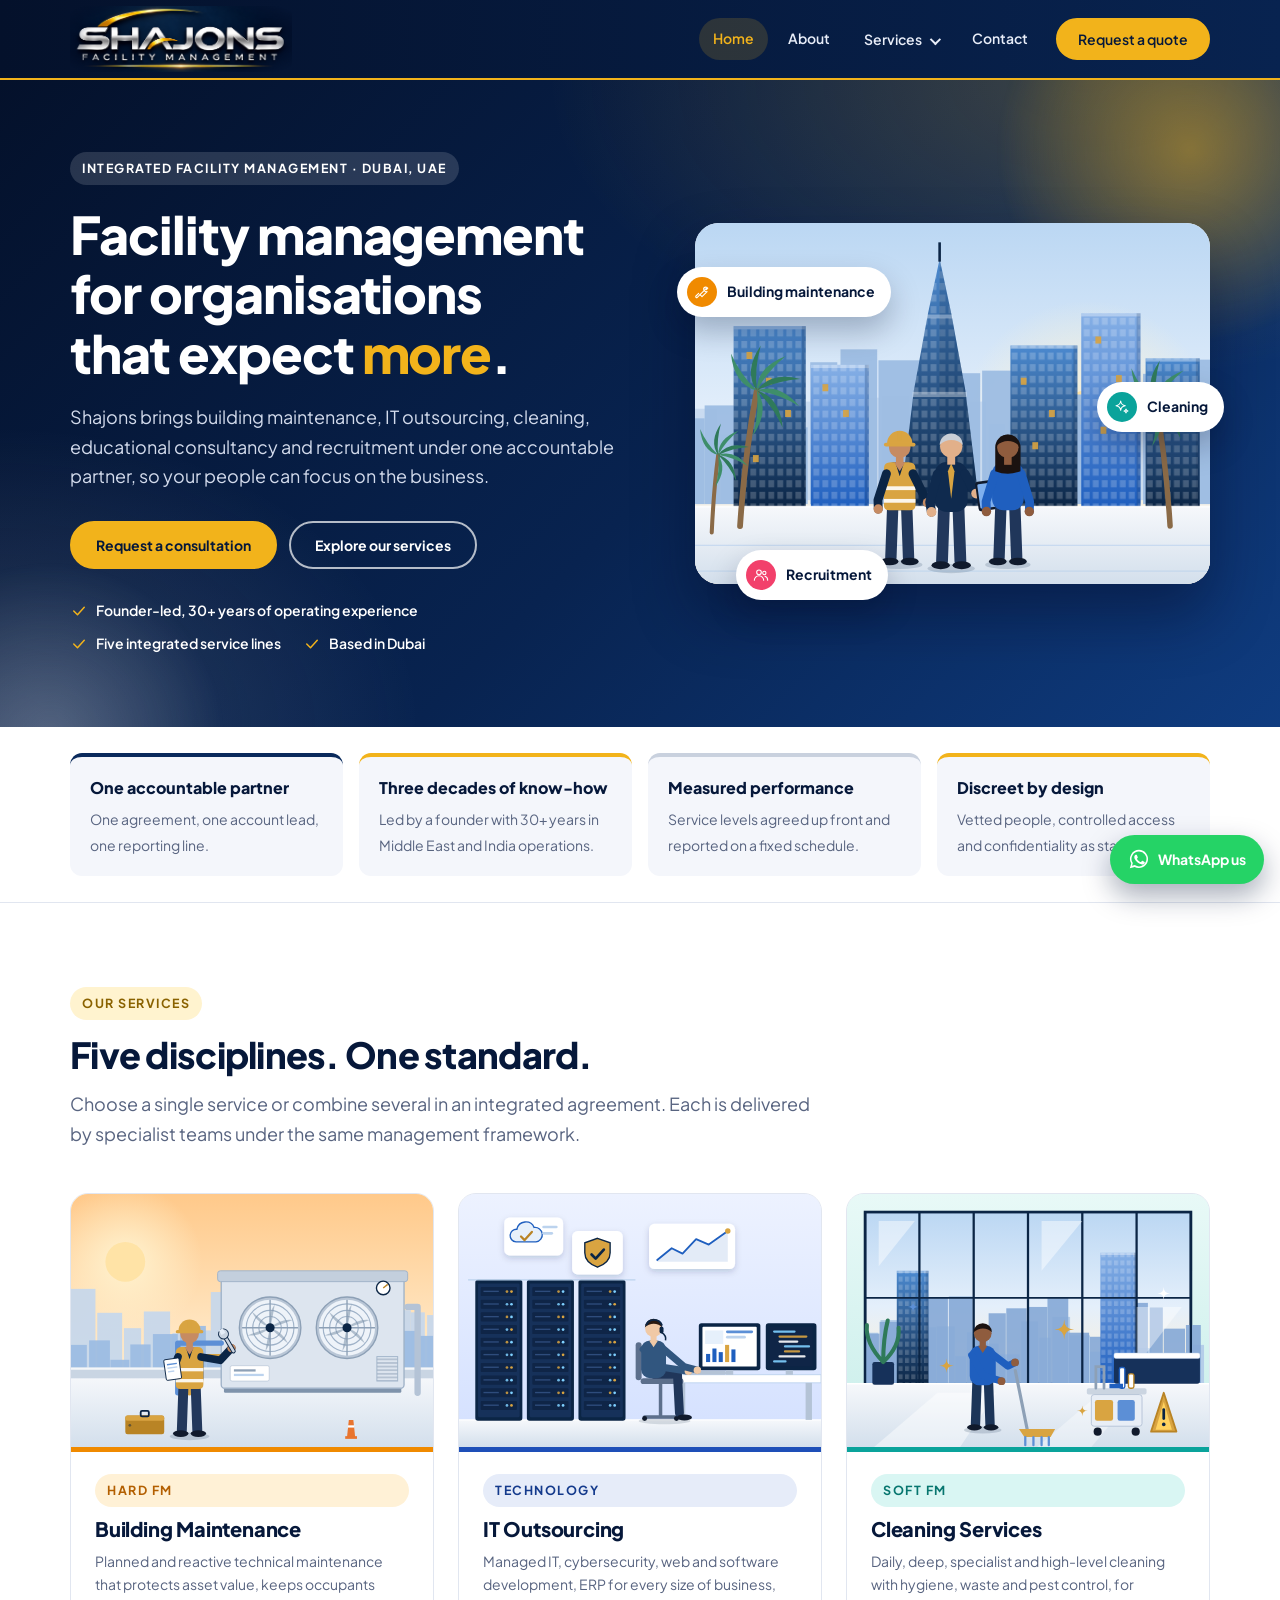
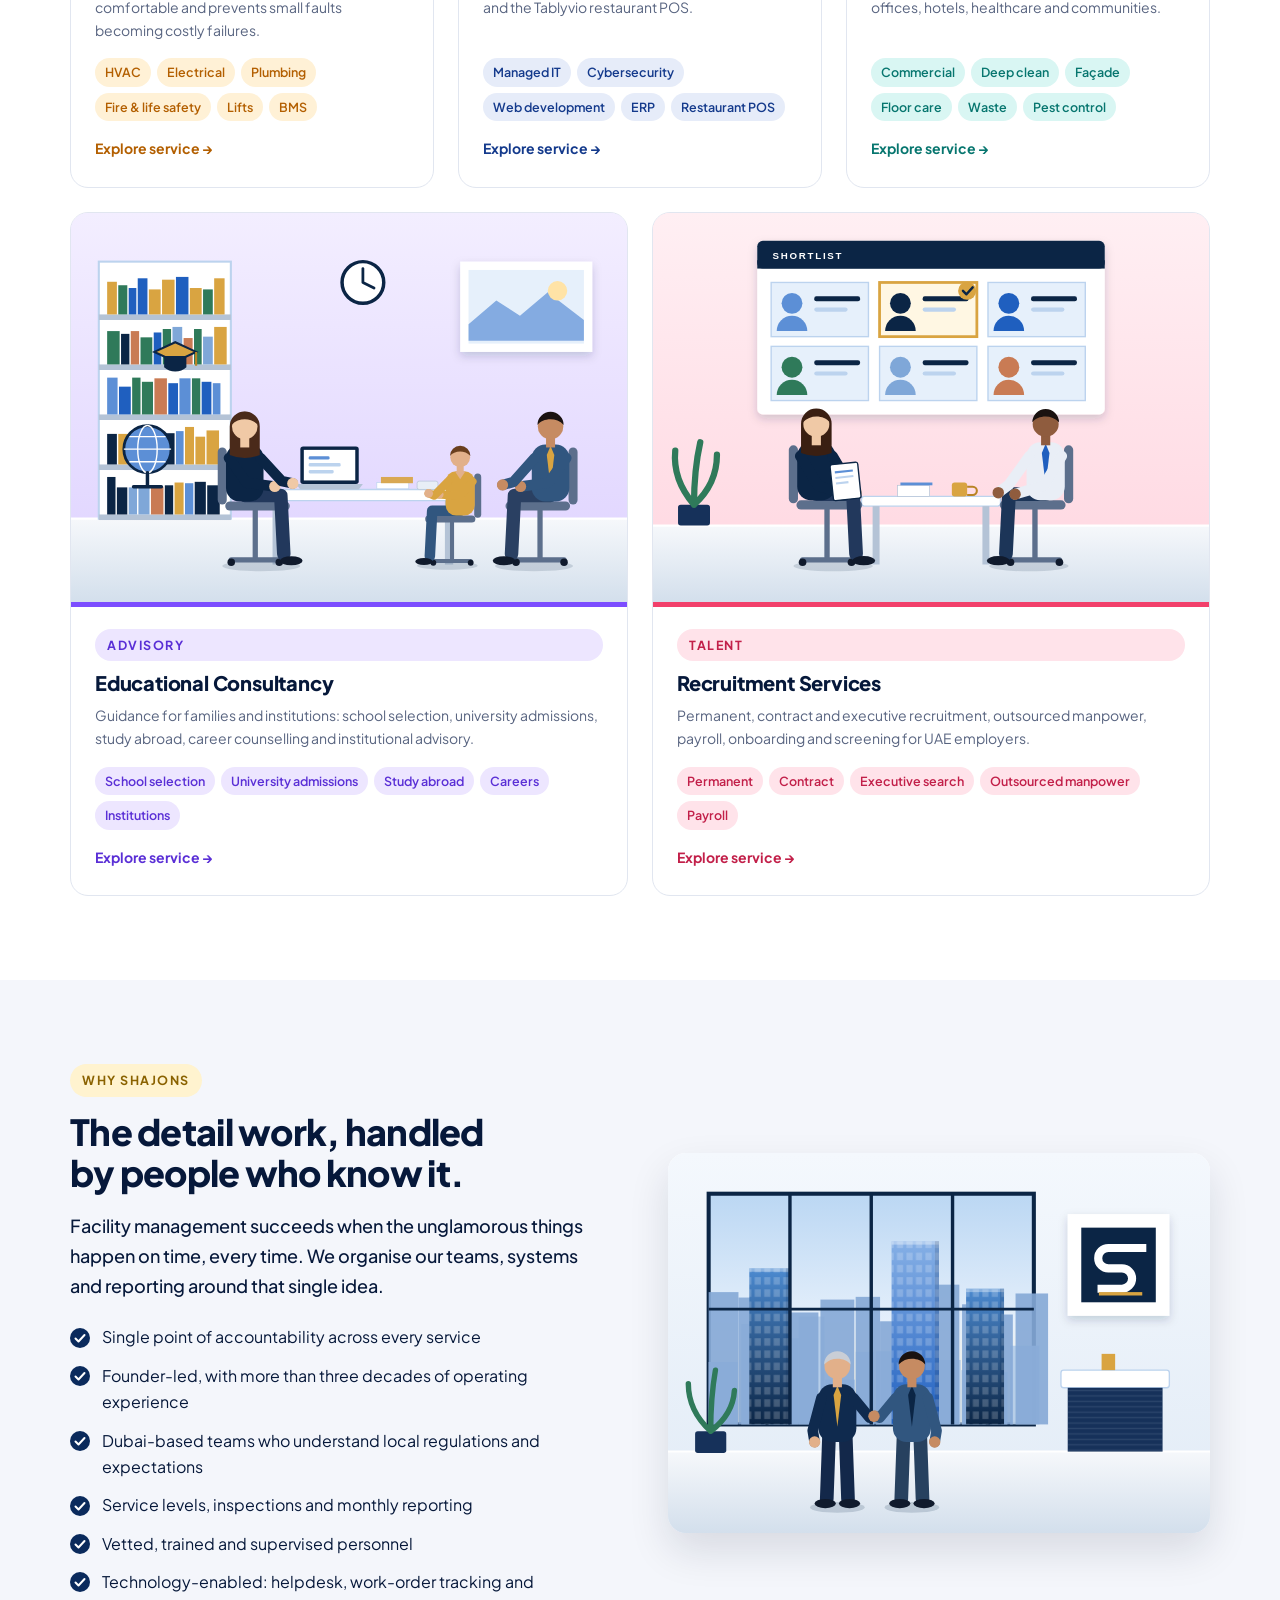
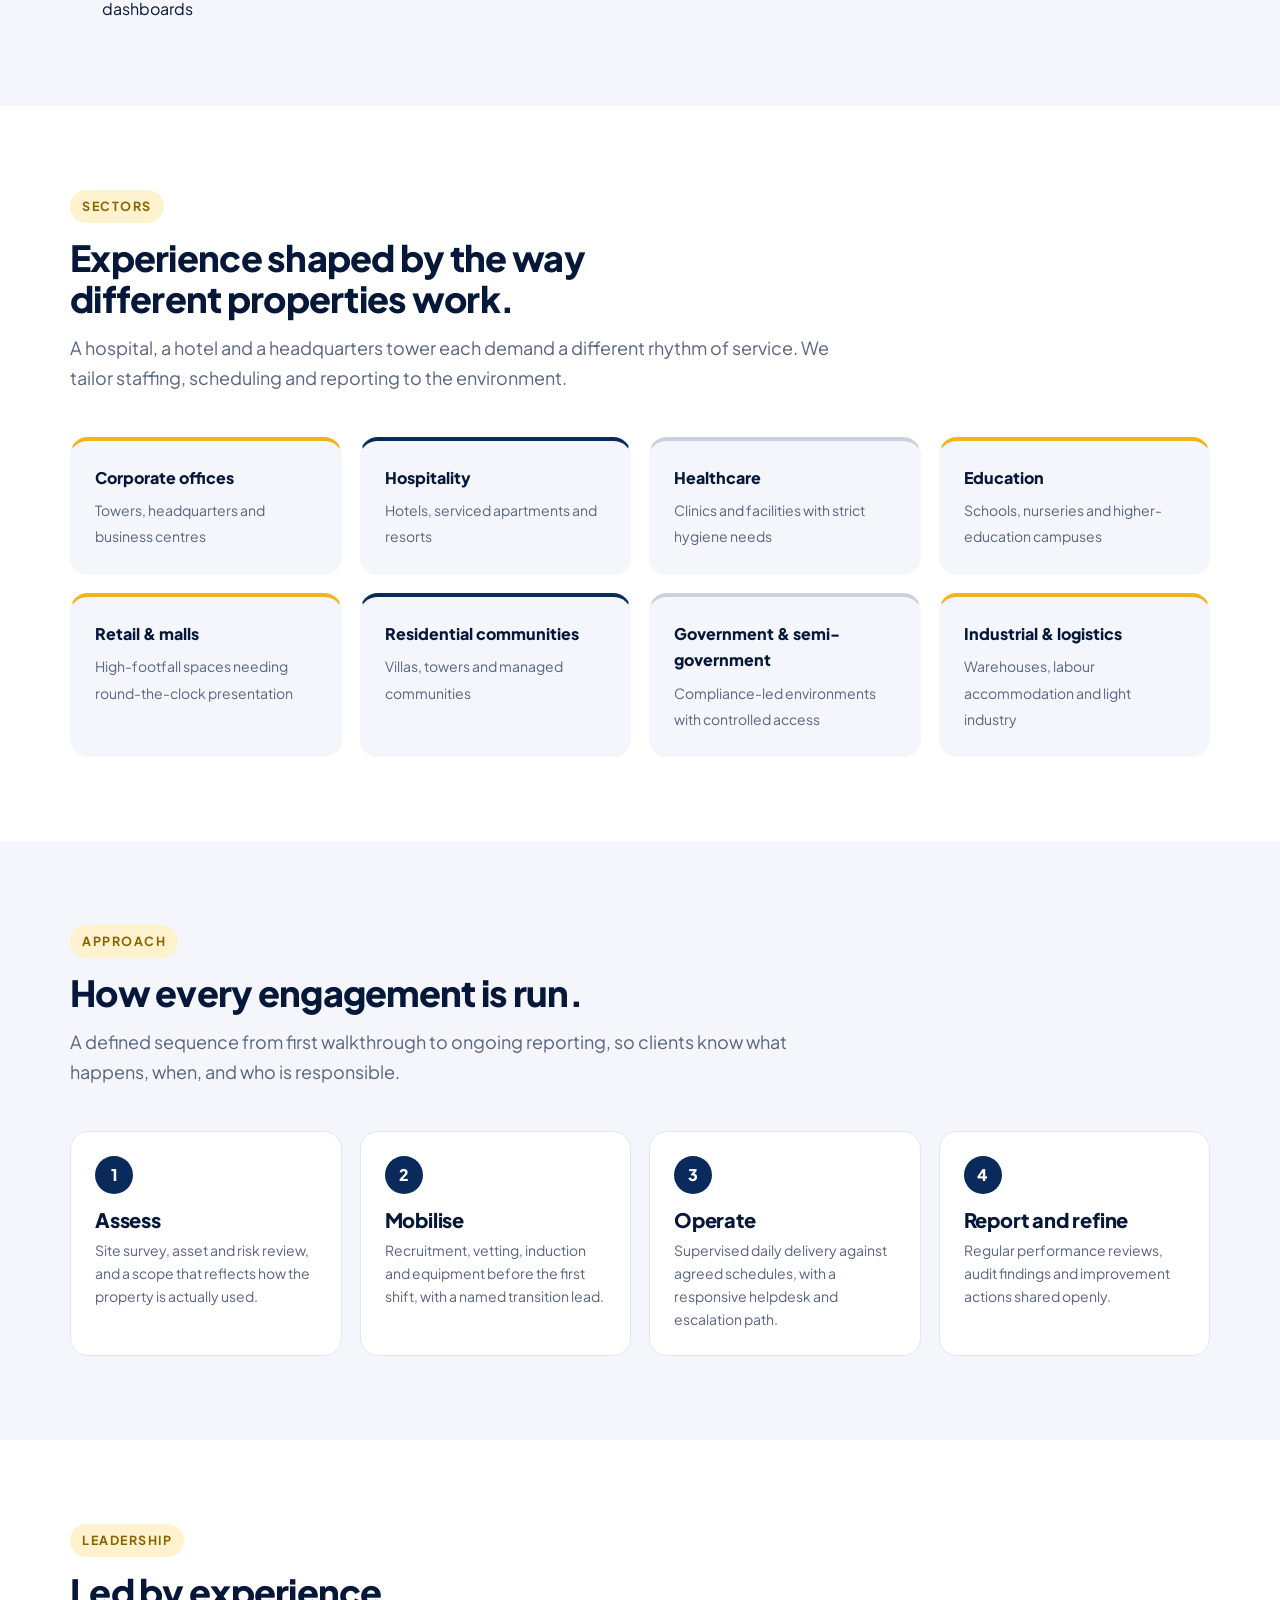
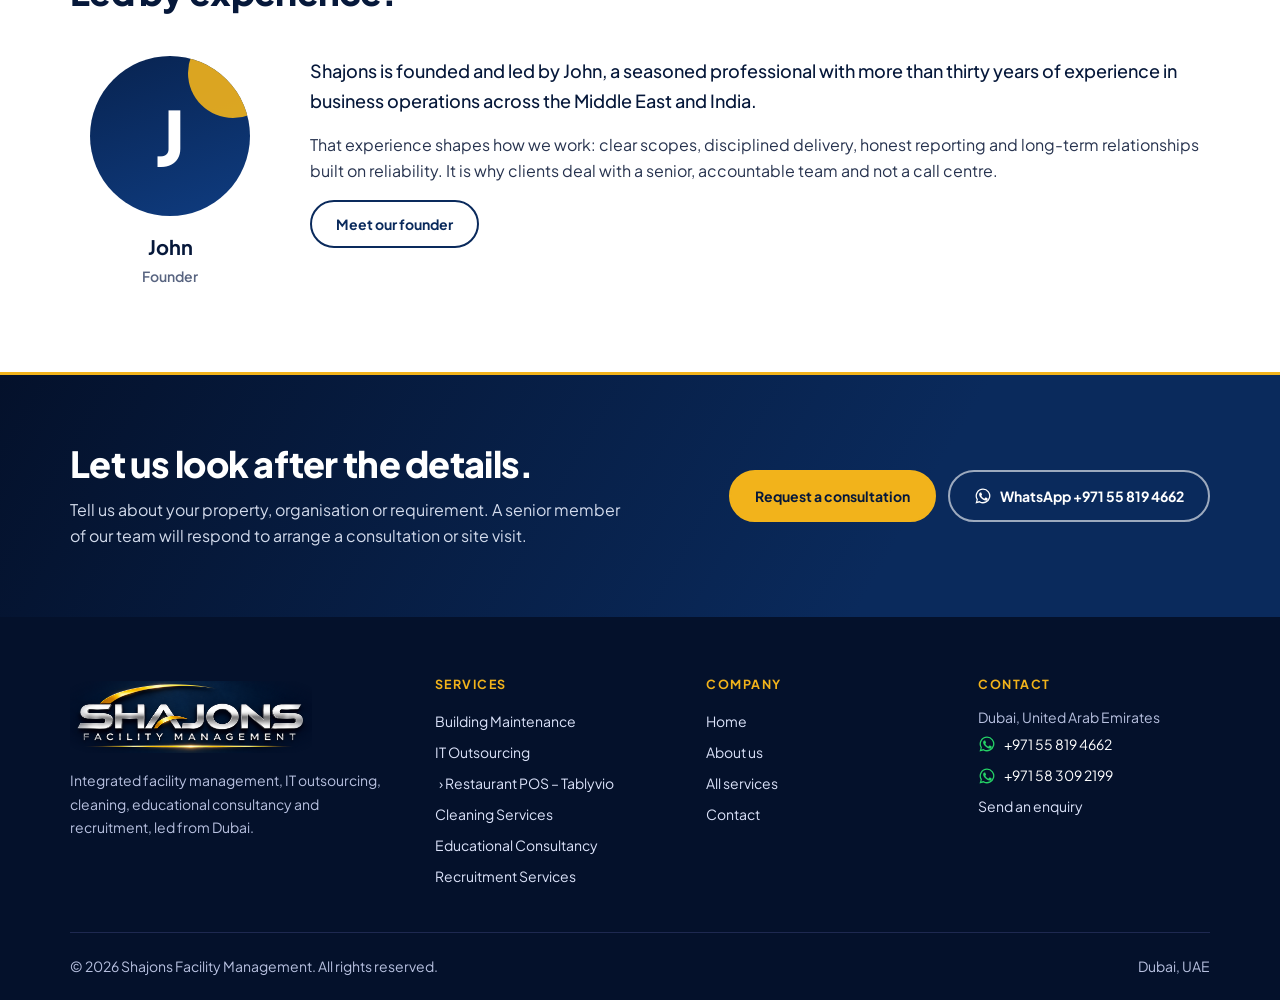
==== commit 287f28fa: "Redesign: logo theme, single typeface, Tablyvio page, WhatsApp contacts Co-Authored-By: Claude Sonne" ====
--- a/index.html
+++ b/index.html
@@ -11,12 +11,13 @@
 <meta property="og:type" content="website">
 <meta property="og:url" content="https://shajons.com/">
 <meta property="og:site_name" content="Shajons Facility Management">
-<meta name="theme-color" content="#0B2545">
-<link rel="icon" href="logo-mark.svg" type="image/svg+xml">
+<meta name="theme-color" content="#06183A">
+<link rel="icon" href="img/favicon.png" type="image/png">
+<meta property="og:image" content="https://shajons.com/img/og.png">
 <link rel="preconnect" href="https://fonts.googleapis.com"><link rel="preconnect" href="https://fonts.gstatic.com" crossorigin>
-<link href="https://fonts.googleapis.com/css2?family=Cormorant:ital,wght@0,500;0,600;0,700;1,500;1,600&family=Manrope:wght@400;500;600;700&family=IBM+Plex+Mono:wght@400;500&display=swap" rel="stylesheet">
+<link href="https://fonts.googleapis.com/css2?family=Plus+Jakarta+Sans:wght@400;500;600;700;800&display=swap" rel="stylesheet">
 <link rel="stylesheet" href="styles.css">
-<script type="application/ld+json">{"@context":"https://schema.org","@type":"Organization","name":"Shajons Facility Management","url":"https://shajons.com","logo":"https://shajons.com/logo-mark.svg","address":{"@type":"PostalAddress","addressLocality":"Dubai","addressCountry":"AE"},"founder":{"@type":"Person","name":"John"}}</script>
+<script type="application/ld+json">{"@context":"https://schema.org","@type":"Organization","name":"Shajons Facility Management","url":"https://shajons.com","logo":"https://shajons.com/img/logo.png","address":{"@type":"PostalAddress","addressLocality":"Dubai","addressCountry":"AE"},"founder":{"@type":"Person","name":"John"}}</script>
 </head>
 <body>
 <svg xmlns="http://www.w3.org/2000/svg" aria-hidden="true" style="position:absolute;width:0;height:0;overflow:hidden">
@@ -65,11 +66,11 @@
 <symbol id="i-kitchen" viewBox="0 0 24 24" fill="none" stroke="currentColor" stroke-width="1.6" stroke-linecap="round" stroke-linejoin="round"><path d="M6 14a4 4 0 0 1-1-7.800A5 5 0 0 1 15 5a4 4 0 0 1 3 7.200V14H6Z"/><path d="M6 14v6h12v-6"/></symbol>
 <symbol id="i-layers" viewBox="0 0 24 24" fill="none" stroke="currentColor" stroke-width="1.6" stroke-linecap="round" stroke-linejoin="round"><path d="m12 3 9 5-9 5-9-5 9-5Z"/><path d="m3 13 9 5 9-5"/></symbol>
 </defs>
-</svg>
+<symbol id="i-whatsapp" viewBox="0 0 24 24"><path fill="currentColor" d="M12.04 2a9.9 9.9 0 0 0-8.5 14.9L2 22l5.25-1.38A9.9 9.9 0 1 0 12.04 2zm0 1.8a8.1 8.1 0 1 1-4.2 15.04l-.3-.18-3.1.82.83-3.02-.2-.31A8.1 8.1 0 0 1 12.04 3.8zM8.6 7.4c-.2 0-.5.07-.75.35-.26.28-.98.96-.98 2.34s1 2.7 1.14 2.88c.14.19 1.95 3.1 4.8 4.22 2.37.93 2.85.75 3.37.7.52-.05 1.66-.68 1.9-1.33.23-.65.23-1.2.16-1.33-.07-.12-.26-.19-.54-.33-.28-.14-1.66-.82-1.92-.91-.26-.1-.45-.14-.63.14-.19.28-.72.91-.88 1.1-.16.18-.33.2-.6.07-.28-.14-1.19-.44-2.26-1.4-.84-.75-1.4-1.67-1.57-1.95-.16-.28-.02-.43.12-.57.13-.12.28-.33.42-.5.14-.16.19-.28.28-.47.1-.19.05-.35-.02-.5-.07-.14-.62-1.52-.86-2.08-.22-.54-.45-.47-.63-.48h-.54z"/></symbol></svg>
 
 <a class="skip" href="#main">Skip to content</a>
-<header class="top"><div class="wrap"><a class="brand" href="index.html" aria-label="Shajons Facility Management home"><img src="logo-mark.svg" alt="" width="44" height="44"><span><b>SHAJONS</b><small>Facility Management</small></span></a><button class="menu" id="menu" aria-expanded="false" aria-controls="nav" type="button">Menu</button><nav class="links" id="nav" aria-label="Primary"><a href="index.html" aria-current="page">Home</a><a href="about.html">About</a><div class="dd"><a href="services.html">Services</a><div class="dd-menu"><a href="building-maintenance.html">Building Maintenance</a><a href="it-outsourcing.html">IT Outsourcing</a><a href="cleaning-services.html">Cleaning Services</a><a href="educational-consultancy.html">Educational Consultancy</a><a href="recruitment-services.html">Recruitment Services</a></div></div><a href="contact.html">Contact</a><a class="btn" href="contact.html">Request a quote</a></nav></div></header>
-<main id="main">
+<header class="top"><div class="wrap"><a class="brand" href="index.html" aria-label="Shajons Facility Management home"><img src="img/logo.png" alt="Shajons Facility Management" width="960" height="286"></a><button class="menu" id="menu" aria-expanded="false" aria-controls="nav" type="button">Menu</button><nav class="links" id="nav" aria-label="Primary"><a href="index.html" aria-current="page">Home</a><a href="about.html">About</a><div class="dd"><a href="services.html">Services</a><div class="dd-menu"><a href="building-maintenance.html">Building Maintenance</a><a href="it-outsourcing.html">IT Outsourcing</a><a class="sub" href="restaurant-pos-tablyvio.html">Restaurant POS &ndash; Tablyvio</a><a href="cleaning-services.html">Cleaning Services</a><a href="educational-consultancy.html">Educational Consultancy</a><a href="recruitment-services.html">Recruitment Services</a></div></div><a href="contact.html">Contact</a><a class="btn" href="contact.html">Request a quote</a></nav></div></header>
+<main id="main" class="">
 
 <div class="hero"><div class="wrap"><div>
 <div class="eyebrow">Integrated Facility Management &middot; Dubai, UAE</div>
@@ -77,24 +78,25 @@
 <p class="lede">Shajons brings building maintenance, IT outsourcing, cleaning, educational consultancy and recruitment under one accountable partner, so your people can focus on the business.</p>
 <div class="cta"><a class="btn" href="contact.html">Request a consultation</a><a class="btn line" href="services.html">Explore our services</a></div>
 <div class="proof"><span><svg aria-hidden="true" focusable="false"><use href="#i-check"/></svg>Founder-led, 30+ years of operating experience</span><span><svg aria-hidden="true" focusable="false"><use href="#i-check"/></svg>Five integrated service lines</span><span><svg aria-hidden="true" focusable="false"><use href="#i-check"/></svg>Based in Dubai</span></div></div>
-<figure><img src="img/home.svg" alt="Illustration of a modern Dubai-style skyline" width="800" height="560"></figure></div></div>
+<figure><img src="img/home.svg" alt="Illustration of a modern Dubai-style skyline" width="800" height="560"><span class="float a"><i><svg aria-hidden="true" focusable="false"><use href="#i-wrench"/></svg></i>Building maintenance</span><span class="float b"><i><svg aria-hidden="true" focusable="false"><use href="#i-sparkle"/></svg></i>Cleaning</span><span class="float c"><i><svg aria-hidden="true" focusable="false"><use href="#i-users"/></svg></i>Recruitment</span></figure></div></div>
 <div class="strip"><div class="wrap">
 <div class="c"><b>One accountable partner</b><span>One agreement, one account lead, one reporting line.</span></div>
 <div class="c"><b>Three decades of know-how</b><span>Led by a founder with 30+ years in Middle East and India operations.</span></div>
 <div class="c"><b>Measured performance</b><span>Service levels agreed up front and reported on a fixed schedule.</span></div>
 <div class="c"><b>Discreet by design</b><span>Vetted people, controlled access and confidentiality as standard.</span></div></div></div>
-<section><div class="wrap"><div class="sec-head"><div class="eyebrow">Our services</div><h2>Five disciplines. One standard.</h2><p>Choose a single service or combine several in an integrated agreement. Each is delivered by specialist teams under the same management framework.</p></div><div class="svc-grid"><a class="svc-card" href="building-maintenance.html"><img src="img/maintenance.svg" alt="" width="800" height="560" loading="lazy"><div class="body"><div class="eyebrow">Hard FM</div><h3>Building Maintenance</h3><p>Planned and reactive technical maintenance that protects asset value, keeps occupants comfortable and prevents small faults becoming costly failures.</p><div class="tags"><span>HVAC</span><span>Electrical</span><span>Plumbing</span><span>Fire &amp; life safety</span><span>Lifts</span><span>BMS</span></div><span class="more">Explore service &rarr;</span></div></a><a class="svc-card" href="it-outsourcing.html"><img src="img/it.svg" alt="" width="800" height="560" loading="lazy"><div class="body"><div class="eyebrow">Technology</div><h3>IT Outsourcing</h3><p>Managed IT, cybersecurity, web and software development, ERP for every size of business, and Tablyvio, our restaurant POS offering.</p><div class="tags"><span>Managed IT</span><span>Cybersecurity</span><span>Web development</span><span>ERP</span><span>Restaurant POS</span></div><span class="more">Explore service &rarr;</span></div></a><a class="svc-card" href="cleaning-services.html"><img src="img/cleaning.svg" alt="" width="800" height="560" loading="lazy"><div class="body"><div class="eyebrow">Soft FM</div><h3>Cleaning Services</h3><p>Daily, deep, specialist and high-level cleaning with hygiene, waste and pest control, for offices, hotels, healthcare and communities.</p><div class="tags"><span>Commercial</span><span>Deep clean</span><span>Façade</span><span>Floor care</span><span>Waste</span><span>Pest control</span></div><span class="more">Explore service &rarr;</span></div></a><a class="svc-card" href="educational-consultancy.html"><img src="img/education.svg" alt="" width="800" height="560" loading="lazy"><div class="body"><div class="eyebrow">Advisory</div><h3>Educational Consultancy</h3><p>Guidance for families and institutions: school selection, university admissions, study abroad, career counselling and institutional advisory.</p><div class="tags"><span>School selection</span><span>University admissions</span><span>Study abroad</span><span>Careers</span><span>Institutions</span></div><span class="more">Explore service &rarr;</span></div></a><a class="svc-card" href="recruitment-services.html"><img src="img/recruitment.svg" alt="" width="800" height="560" loading="lazy"><div class="body"><div class="eyebrow">Talent</div><h3>Recruitment Services</h3><p>Permanent, contract and executive recruitment, outsourced manpower, payroll, onboarding and screening for UAE employers.</p><div class="tags"><span>Permanent</span><span>Contract</span><span>Executive search</span><span>Outsourced manpower</span><span>Payroll</span></div><span class="more">Explore service &rarr;</span></div></a></div></div></section>
+<section><div class="wrap"><div class="sec-head"><div class="eyebrow">Our services</div><h2>Five disciplines. One standard.</h2><p>Choose a single service or combine several in an integrated agreement. Each is delivered by specialist teams under the same management framework.</p></div><div class="svc-grid"><a class="svc-card s-maintenance" href="building-maintenance.html"><img src="img/maintenance.svg" alt="" width="800" height="560" loading="lazy"><div class="body"><div class="eyebrow">Hard FM</div><h3>Building Maintenance</h3><p>Planned and reactive technical maintenance that protects asset value, keeps occupants comfortable and prevents small faults becoming costly failures.</p><div class="tags"><span>HVAC</span><span>Electrical</span><span>Plumbing</span><span>Fire &amp; life safety</span><span>Lifts</span><span>BMS</span></div><span class="more">Explore service &rarr;</span></div></a><a class="svc-card s-it" href="it-outsourcing.html"><img src="img/it.svg" alt="" width="800" height="560" loading="lazy"><div class="body"><div class="eyebrow">Technology</div><h3>IT Outsourcing</h3><p>Managed IT, cybersecurity, web and software development, ERP for every size of business, and the Tablyvio restaurant POS.</p><div class="tags"><span>Managed IT</span><span>Cybersecurity</span><span>Web development</span><span>ERP</span><span>Restaurant POS</span></div><span class="more">Explore service &rarr;</span></div></a><a class="svc-card s-cleaning" href="cleaning-services.html"><img src="img/cleaning.svg" alt="" width="800" height="560" loading="lazy"><div class="body"><div class="eyebrow">Soft FM</div><h3>Cleaning Services</h3><p>Daily, deep, specialist and high-level cleaning with hygiene, waste and pest control, for offices, hotels, healthcare and communities.</p><div class="tags"><span>Commercial</span><span>Deep clean</span><span>Façade</span><span>Floor care</span><span>Waste</span><span>Pest control</span></div><span class="more">Explore service &rarr;</span></div></a><a class="svc-card s-education" href="educational-consultancy.html"><img src="img/education.svg" alt="" width="800" height="560" loading="lazy"><div class="body"><div class="eyebrow">Advisory</div><h3>Educational Consultancy</h3><p>Guidance for families and institutions: school selection, university admissions, study abroad, career counselling and institutional advisory.</p><div class="tags"><span>School selection</span><span>University admissions</span><span>Study abroad</span><span>Careers</span><span>Institutions</span></div><span class="more">Explore service &rarr;</span></div></a><a class="svc-card s-recruitment" href="recruitment-services.html"><img src="img/recruitment.svg" alt="" width="800" height="560" loading="lazy"><div class="body"><div class="eyebrow">Talent</div><h3>Recruitment Services</h3><p>Permanent, contract and executive recruitment, outsourced manpower, payroll, onboarding and screening for UAE employers.</p><div class="tags"><span>Permanent</span><span>Contract</span><span>Executive search</span><span>Outsourced manpower</span><span>Payroll</span></div><span class="more">Explore service &rarr;</span></div></a></div></div></section>
 <section class="alt"><div class="wrap two center"><div>
-<div class="eyebrow">Why Shajons</div><h2 style="font-size:clamp(32px,4vw,52px);margin:14px 0 20px">The detail work, handled by people who know it.</h2>
-<div class="prose" style="margin-bottom:26px"><p>Facility management succeeds when the unglamorous things happen on time, every time. We organise our teams, systems and reporting around that single idea.</p></div>
+<div class="eyebrow">Why Shajons</div><h2>The detail work, handled by people who know it.</h2>
+<div class="prose mb"><p>Facility management succeeds when the unglamorous things happen on time, every time. We organise our teams, systems and reporting around that single idea.</p></div>
 <ul class="checks"><li>Single point of accountability across every service</li><li>Founder-led, with more than three decades of operating experience</li><li>Dubai-based teams who understand local regulations and expectations</li><li>Service levels, inspections and monthly reporting</li><li>Vetted, trained and supervised personnel</li><li>Technology-enabled: helpdesk, work-order tracking and dashboards</li></ul>
 </div><figure class="pic"><img src="img/about.svg" alt="Illustration linking the UAE and India above a skyline" width="800" height="560" loading="lazy"></figure></div></section>
 <section><div class="wrap"><div class="sec-head"><div class="eyebrow">Sectors</div><h2>Experience shaped by the way different properties work.</h2><p>A hospital, a hotel and a headquarters tower each demand a different rhythm of service. We tailor staffing, scheduling and reporting to the environment.</p></div><div class="tiles"><div><b>Corporate offices</b><span>Towers, headquarters and business centres</span></div><div><b>Hospitality</b><span>Hotels, serviced apartments and resorts</span></div><div><b>Healthcare</b><span>Clinics and facilities with strict hygiene needs</span></div><div><b>Education</b><span>Schools, nurseries and higher-education campuses</span></div><div><b>Retail &amp; malls</b><span>High-footfall spaces needing round-the-clock presentation</span></div><div><b>Residential communities</b><span>Villas, towers and managed communities</span></div><div><b>Government &amp; semi-government</b><span>Compliance-led environments with controlled access</span></div><div><b>Industrial &amp; logistics</b><span>Warehouses, labour accommodation and light industry</span></div></div></div></section>
 <section class="alt"><div class="wrap"><div class="sec-head"><div class="eyebrow">Approach</div><h2>How every engagement is run.</h2><p>A defined sequence from first walkthrough to ongoing reporting, so clients know what happens, when, and who is responsible.</p></div><ol class="steps"><li><h3>Assess</h3><p>Site survey, asset and risk review, and a scope that reflects how the property is actually used.</p></li><li><h3>Mobilise</h3><p>Recruitment, vetting, induction and equipment before the first shift, with a named transition lead.</p></li><li><h3>Operate</h3><p>Supervised daily delivery against agreed schedules, with a responsive helpdesk and escalation path.</p></li><li><h3>Report and refine</h3><p>Regular performance reviews, audit findings and improvement actions shared openly.</p></li></ol></div></section>
-<section><div class="wrap"><div class="sec-head"><div class="eyebrow">Leadership</div><h2>Led by experience.</h2></div><div class="founder"><div class="portrait" role="img" aria-label="Founder portrait placeholder"><span class="mono">J</span><small>Founder</small></div><div class="prose"><p>Shajons is founded and led by John, a seasoned professional with more than thirty years of experience in business operations across the Middle East and India.</p><p>That experience shapes how we work: clear scopes, disciplined delivery, honest reporting and long-term relationships built on reliability. It is why clients deal with a senior, accountable team and not a call centre.</p><div><a class="btn line" href="about.html">Meet our founder</a></div></div></div></div></section>
-<div class="ctaband"><div class="wrap"><div><h2>Let us look after the details.</h2><p>Tell us about your property, organisation or requirement. A senior member of our team will respond to arrange a consultation or site visit.</p></div><a class="btn gold" href="contact.html">Request a consultation</a></div></div>
+<section><div class="wrap"><div class="sec-head"><div class="eyebrow">Leadership</div><h2>Led by experience.</h2></div><div class="founder"><div class="who"><div class="portrait" role="img" aria-label="Founder portrait placeholder"><span class="mono">J</span></div><b>John</b><span>Founder</span></div><div class="prose"><p>Shajons is founded and led by John, a seasoned professional with more than thirty years of experience in business operations across the Middle East and India.</p><p>That experience shapes how we work: clear scopes, disciplined delivery, honest reporting and long-term relationships built on reliability. It is why clients deal with a senior, accountable team and not a call centre.</p><div><a class="btn line" href="about.html">Meet our founder</a></div></div></div></div></section>
+<div class="ctaband"><div class="wrap"><div><h2>Let us look after the details.</h2><p>Tell us about your property, organisation or requirement. A senior member of our team will respond to arrange a consultation or site visit.</p></div><div class="cta-r"><a class="btn gold" href="contact.html">Request a consultation</a><a class="btn light" href="https://wa.me/971558194662?text=Hello%20Shajons%2C%20I%20would%20like%20to%20make%20an%20enquiry." target="_blank" rel="noopener"><svg aria-hidden="true" focusable="false"><use href="#i-whatsapp"/></svg><span>WhatsApp +971 55 819 4662</span></a></div></div></div>
 </main>
-<footer><div class="wrap"><div class="cols"><div class="about"><a class="brand" href="index.html"><img src="logo-mark.svg" alt="" width="44" height="44"><span><b>SHAJONS</b><small>Facility Management</small></span></a><p>Integrated facility management, IT outsourcing, cleaning, educational consultancy and recruitment, led from Dubai.</p></div><div><h4>Services</h4><a href="building-maintenance.html">Building Maintenance</a><a href="it-outsourcing.html">IT Outsourcing</a><a href="cleaning-services.html">Cleaning Services</a><a href="educational-consultancy.html">Educational Consultancy</a><a href="recruitment-services.html">Recruitment Services</a></div><div><h4>Company</h4><a href="index.html">Home</a><a href="about.html">About us</a><a href="services.html">All services</a><a href="contact.html">Contact</a></div><div><h4>Contact</h4><span>Dubai, United Arab Emirates</span><a href="contact.html">Send an enquiry</a><span>shajons.com</span></div></div><div class="legal"><span>&copy; <span id="yr">2026</span> Shajons Facility Management. All rights reserved.</span><span>Dubai, UAE</span></div></div></footer>
+<footer><div class="wrap"><div class="cols"><div class="about"><a class="brand" href="index.html"><img src="img/logo.png" alt="Shajons Facility Management" width="960" height="286"></a><p>Integrated facility management, IT outsourcing, cleaning, educational consultancy and recruitment, led from Dubai.</p></div><div><h4>Services</h4><a href="building-maintenance.html">Building Maintenance</a><a href="it-outsourcing.html">IT Outsourcing</a><a href="restaurant-pos-tablyvio.html">&nbsp;&nbsp;&rsaquo; Restaurant POS &ndash; Tablyvio</a><a href="cleaning-services.html">Cleaning Services</a><a href="educational-consultancy.html">Educational Consultancy</a><a href="recruitment-services.html">Recruitment Services</a></div><div><h4>Company</h4><a href="index.html">Home</a><a href="about.html">About us</a><a href="services.html">All services</a><a href="contact.html">Contact</a></div><div><h4>Contact</h4><span>Dubai, United Arab Emirates</span><a class="wa-link" href="https://wa.me/971558194662?text=Hello%20Shajons%2C%20I%20would%20like%20to%20make%20an%20enquiry." target="_blank" rel="noopener"><svg aria-hidden="true" focusable="false"><use href="#i-whatsapp"/></svg><span>+971 55 819 4662</span></a><a class="wa-link" href="https://wa.me/971583092199?text=Hello%20Shajons%2C%20I%20would%20like%20to%20make%20an%20enquiry." target="_blank" rel="noopener"><svg aria-hidden="true" focusable="false"><use href="#i-whatsapp"/></svg><span>+971 58 309 2199</span></a><a href="contact.html">Send an enquiry</a></div></div><div class="legal"><span>&copy; <span id="yr">2026</span> Shajons Facility Management. All rights reserved.</span><span>Dubai, UAE</span></div></div></footer>
+<a class="fab" href="https://wa.me/971558194662?text=Hello%20Shajons%2C%20I%20would%20like%20to%20make%20an%20enquiry." target="_blank" rel="noopener"><svg aria-hidden="true" focusable="false"><use href="#i-whatsapp"/></svg><span>WhatsApp us</span></a>
 <script src="site.js"></script>
 </body>
 </html>
--- a/styles.css
+++ b/styles.css
@@ -1,256 +1,399 @@
-/* Shajons Facility Management: bright corporate theme. Layout: white header, soft sky hero with illustration, alternating white/mist sections, one navy CTA band and footer. */
+/* Shajons Facility Management — one typeface (Plus Jakarta Sans), one type scale, vivid palette with a colour per service. */
 :root{
-  --navy:#0B2545; --blue:#1F5FBF; --sky:#E6F0FB; --mist:#F4F8FC; --white:#FFFFFF;
-  --gold:#B98425; --gold-bright:#D9A441; --gold-soft:#FAF1DC;
-  --ink:#10233F; --muted:#51627A; --line:#D9E3EF;
-  --display:"Cormorant","Cormorant Garamond",Georgia,"Times New Roman",serif;
-  --body:"Manrope",system-ui,-apple-system,"Segoe UI",Roboto,sans-serif;
-  --mono:"IBM Plex Mono",ui-monospace,Menlo,Consolas,monospace;
+  --ink:#06183A; --ink2:#0A2A5C; --text:#27334F; --muted:#586480; --line:#E1E6F0;
+  --bg:#FFFFFF; --soft:#F4F6FB; --blue:#0A2A5C; --blue-d:#06183A; --blue-soft:#E6ECF7;
+  --sun:#F2B31B; --sun-soft:#FFF3CF; --gold-d:#8A6200; --silver:#C9D1DE;
+  --acc:var(--blue); --acc-d:var(--blue-d); --acc-soft:var(--blue-soft);
+  --font:"Plus Jakarta Sans",system-ui,-apple-system,"Segoe UI",Roboto,sans-serif;
+  /* type scale */
+  --t-label:12.5px; --t-small:14px; --t-body:16px; --t-lede:18px; --t-h3:20px;
+  --t-h2:clamp(26px,3.2vw,36px); --t-h1:clamp(32px,4.8vw,52px);
+  --r:18px; --r-s:12px;
   color-scheme:light;
 }
+.s-maintenance{--acc:#F08A00;--acc-d:#B35F00;--acc-soft:#FFF1D6}
+.s-it{--acc:#1E4FB8;--acc-d:#143A8C;--acc-soft:#E6ECF9}
+.s-cleaning{--acc:#0AA39B;--acc-d:#07766F;--acc-soft:#D9F6F3}
+.s-education{--acc:#7C4DFF;--acc-d:#5A2FD6;--acc-soft:#EDE6FF}
+.s-recruitment{--acc:#F2406B;--acc-d:#C21F49;--acc-soft:#FFE3EA}
+.s-tablyvio{--acc:#0E9F6E;--acc-d:#0A7550;--acc-soft:#D8F5E9}
 *{box-sizing:border-box}
-html{scroll-behavior:smooth;scroll-padding-top:84px;-webkit-text-size-adjust:100%}
-body{margin:0;background:var(--white);color:var(--ink);font-family:var(--body);font-size:16px;line-height:1.7;-webkit-font-smoothing:antialiased}
+html{scroll-behavior:smooth;scroll-padding-top:90px;-webkit-text-size-adjust:100%}
+body{margin:0;background:var(--bg);color:var(--text);font-family:var(--font);font-size:var(--t-body);line-height:1.65;-webkit-font-smoothing:antialiased}
 img,svg{max-width:100%}
 a{color:var(--blue)}
-h1,h2,h3,h4{font-family:var(--display);font-weight:600;line-height:1.08;margin:0;color:var(--navy);text-wrap:balance;letter-spacing:-.005em}
-p{margin:0}
-ul{margin:0;padding:0;list-style:none}
-.wrap{max-width:1200px;margin:0 auto;padding-left:max(20px,env(safe-area-inset-left,0px));padding-right:max(20px,env(safe-area-inset-right,0px))}
-.eyebrow{font-family:var(--mono);font-size:12px;letter-spacing:.16em;text-transform:uppercase;color:var(--gold);font-weight:500}
-:focus-visible{outline:2px solid var(--blue);outline-offset:3px}
-.skip{position:absolute;left:-999px;top:8px;background:var(--navy);color:#fff;padding:10px 14px;z-index:100}
+h1,h2,h3,h4{font-family:var(--font);font-weight:800;line-height:1.15;margin:0;color:var(--ink);text-wrap:balance;letter-spacing:-.02em}
+h1{font-size:var(--t-h1)} h2{font-size:var(--t-h2)} h3{font-size:var(--t-h3);letter-spacing:-.01em} h4{font-size:var(--t-small)}
+p{margin:0} ul,ol{margin:0;padding:0;list-style:none}
+.wrap{max-width:1180px;margin:0 auto;padding-left:max(20px,env(safe-area-inset-left,0px));padding-right:max(20px,env(safe-area-inset-right,0px))}
+.eyebrow{display:inline-block;font-size:var(--t-label);letter-spacing:.12em;text-transform:uppercase;font-weight:700;color:var(--acc-d);background:var(--acc-soft);padding:6px 12px;border-radius:99px}
+:focus-visible{outline:3px solid var(--sun);outline-offset:2px}
+.skip{position:absolute;left:-999px;top:8px;background:var(--ink);color:#fff;padding:10px 14px;z-index:100}
 .skip:focus{left:8px}
 
 /* buttons */
-.btn{display:inline-flex;align-items:center;justify-content:center;gap:10px;font:700 13px/1 var(--body);letter-spacing:.08em;text-transform:uppercase;text-decoration:none;padding:16px 26px;border:1.5px solid var(--navy);background:var(--navy);color:#fff;cursor:pointer;border-radius:2px;transition:background .15s,color .15s}
-.btn:hover{background:#fff;color:var(--navy)}
-.btn.gold{background:var(--gold-bright);border-color:var(--gold-bright);color:var(--navy)}
-.btn.gold:hover{background:transparent;color:var(--gold-bright)}
-.btn.line{background:transparent;color:var(--navy)}
-.btn.line:hover{background:var(--navy);color:#fff}
-.btn.light{background:transparent;border-color:#fff;color:#fff}
-.btn.light:hover{background:#fff;color:var(--navy)}
+.btn{display:inline-flex;align-items:center;justify-content:center;gap:8px;font:700 var(--t-small)/1 var(--font);text-decoration:none;padding:15px 24px;border:2px solid var(--blue);background:var(--blue);color:#fff;cursor:pointer;border-radius:99px;transition:transform .15s,box-shadow .15s,background .15s}
+.btn:hover{transform:translateY(-2px);box-shadow:0 10px 22px rgba(47,91,255,.28);background:var(--blue-d);border-color:var(--blue-d)}
+.btn.line{background:transparent;color:var(--blue)}
+.btn.line:hover{background:var(--blue-soft);box-shadow:none}
+.btn.gold{background:var(--sun);border-color:var(--sun);color:var(--ink)}
+.btn.gold:hover{background:#FFC52E;border-color:#FFC52E;box-shadow:0 10px 22px rgba(255,183,3,.35)}
+.btn.light{background:transparent;border-color:rgba(255,255,255,.7);color:#fff}
+.btn.light:hover{background:rgba(255,255,255,.14);box-shadow:none}
+.s-tablyvio .btn{background:var(--acc);border-color:var(--acc)}
+.s-tablyvio .btn:hover{background:var(--acc-d);border-color:var(--acc-d);box-shadow:0 10px 22px rgba(14,159,110,.3)}
+.s-tablyvio .btn.line{background:transparent;color:var(--acc-d)}
+.s-tablyvio .btn.line:hover{background:var(--acc-soft)}
 
 /* header */
-header.top{position:sticky;top:0;z-index:50;background:rgba(255,255,255,.96);border-bottom:1px solid var(--line);padding-top:env(safe-area-inset-top,0px)}
-.top .wrap{display:flex;align-items:center;justify-content:space-between;gap:20px;min-height:76px}
-.brand{display:flex;align-items:center;gap:12px;text-decoration:none;color:var(--navy);min-width:0}
-.brand img{width:44px;height:44px;display:block;flex:none}
-.brand b{display:block;font-family:var(--display);font-weight:700;font-size:25px;letter-spacing:.04em;line-height:1;color:var(--navy)}
-.brand small{display:block;font-family:var(--mono);font-size:9.5px;letter-spacing:.2em;text-transform:uppercase;color:var(--gold);margin-top:4px;white-space:nowrap}
-nav.links{display:flex;gap:26px;align-items:center}
-nav.links a{font-size:13.5px;font-weight:600;letter-spacing:.02em;text-decoration:none;color:var(--ink);padding:8px 0;border-bottom:2px solid transparent}
-nav.links a:hover,nav.links a[aria-current="page"]{color:var(--blue);border-color:var(--gold-bright)}
-nav.links .btn{padding:12px 20px;border-bottom:1.5px solid var(--navy);color:#fff}
-nav.links .btn:hover{color:var(--navy)}
-.menu{display:none;background:none;border:1.5px solid var(--navy);color:var(--navy);padding:10px 14px;font:700 12px var(--body);letter-spacing:.1em;text-transform:uppercase;cursor:pointer;border-radius:2px}
-
-/* hero */
-.hero{background:var(--sky);border-bottom:1px solid var(--line);overflow:hidden}
-.hero .wrap{display:grid;grid-template-columns:minmax(0,1.05fr) minmax(0,.95fr);gap:56px;align-items:center;padding-block:72px}
-.hero h1{font-size:clamp(42px,5.6vw,78px);margin:20px 0 22px;font-weight:600}
-.hero h1 em{font-style:italic;color:var(--gold)}
-.hero .lede{max-width:560px;font-size:18px;color:var(--muted)}
-.cta{display:flex;flex-wrap:wrap;gap:14px;margin-top:34px}
+header.top{position:sticky;top:0;z-index:50;background:rgba(255,255,255,.94);backdrop-filter:blur(10px);border-bottom:1px solid var(--line);padding-top:env(safe-area-inset-top,0px)}
+.top .wrap{display:flex;align-items:center;justify-content:space-between;gap:20px;min-height:72px}
+.brand{display:flex;align-items:center;gap:12px;text-decoration:none;color:var(--ink);min-width:0}
+.brand img{width:44px;height:44px;display:block;flex:none;border-radius:12px}
+.brand b{display:block;font-weight:800;font-size:var(--t-lede);letter-spacing:.06em;line-height:1;color:var(--ink)}
+.brand small{display:block;font-size:var(--t-label);font-weight:600;color:var(--muted);margin-top:4px;white-space:nowrap}
+nav.links{display:flex;gap:6px;align-items:center}
+nav.links a{font-size:var(--t-small);font-weight:600;text-decoration:none;color:var(--ink);padding:9px 14px;border-radius:99px}
+nav.links a:hover{background:var(--soft);color:var(--blue)}
+nav.links a[aria-current="page"]{background:var(--blue-soft);color:var(--blue-d)}
+nav.links .btn{margin-left:8px;padding:12px 20px;color:#fff}
+nav.links .btn:hover{background:var(--blue-d);color:#fff}
+.menu{display:none;background:var(--soft);border:1px solid var(--line);color:var(--ink);padding:10px 16px;font:700 var(--t-small) var(--font);cursor:pointer;border-radius:99px}
+
+/* hero (vivid) */
+.hero{position:relative;overflow:hidden;color:#fff;background:linear-gradient(135deg,#0E1633 0%,#1B2E8F 55%,#3A5BFF 100%)}
+.hero::before,.hero::after{content:"";position:absolute;border-radius:50%;filter:blur(2px);pointer-events:none}
+.hero::before{width:420px;height:420px;right:-120px;top:-140px;background:radial-gradient(circle,rgba(255,183,3,.55),transparent 65%)}
+.hero::after{width:380px;height:380px;left:-140px;bottom:-200px;background:radial-gradient(circle,rgba(242,64,107,.45),transparent 65%)}
+.hero .wrap{position:relative;z-index:1;display:grid;grid-template-columns:minmax(0,1.05fr) minmax(0,.95fr);gap:56px;align-items:center;padding-block:72px}
+.hero .eyebrow{background:rgba(255,255,255,.14);color:#fff}
+.hero h1{color:#fff;margin:20px 0 18px}
+.hero h1 em{font-style:normal;color:var(--sun)}
+.hero .lede{max-width:560px;font-size:var(--t-lede);color:#D5DDFF}
+.cta{display:flex;flex-wrap:wrap;gap:12px;margin-top:30px}
+.hero .btn.line{border-color:rgba(255,255,255,.7);color:#fff}
+.hero .btn.line:hover{background:rgba(255,255,255,.14)}
+.hero .btn:not(.line){background:var(--sun);border-color:var(--sun);color:var(--ink)}
+.hero .btn:not(.line):hover{background:#FFC52E;border-color:#FFC52E}
 .hero figure{margin:0;position:relative}
-.hero figure img{display:block;width:100%;height:auto;border:1px solid var(--line);background:#fff}
-.hero figure::after{content:"";position:absolute;right:-14px;bottom:-14px;width:46%;height:46%;border:2px solid var(--gold-bright);z-index:-1}
-.hero .proof{display:flex;flex-wrap:wrap;gap:10px 26px;margin-top:34px;font-size:14px;color:var(--ink);font-weight:600}
+.hero figure img{display:block;width:100%;height:auto;border-radius:24px;background:#fff;box-shadow:0 30px 60px rgba(5,10,40,.45)}
+.float{position:absolute;display:flex;align-items:center;gap:10px;background:#fff;color:var(--ink);font-size:var(--t-small);font-weight:700;padding:10px 16px 10px 10px;border-radius:99px;box-shadow:0 14px 30px rgba(5,10,40,.25)}
+.float i{width:30px;height:30px;border-radius:50%;display:grid;place-items:center;color:#fff;font-style:normal;flex:none}
+.float svg{width:16px;height:16px}
+.float.a{left:-18px;top:12%} .float.a i{background:#F08A00}
+.float.b{right:-14px;top:44%} .float.b i{background:#0AA39B}
+.float.c{left:8%;bottom:-16px} .float.c i{background:#F2406B}
+.hero .proof{display:flex;flex-wrap:wrap;gap:10px 22px;margin-top:30px;font-size:var(--t-small);font-weight:600;color:#fff}
 .hero .proof span{display:flex;align-items:center;gap:8px}
-.hero .proof svg{width:18px;height:18px;color:var(--gold)}
-
-/* page head (inner pages) */
-.pagehead{background:var(--sky);border-bottom:1px solid var(--line)}
-.pagehead .wrap{display:grid;grid-template-columns:minmax(0,1.1fr) minmax(0,.9fr);gap:56px;align-items:center;padding-block:60px}
-.crumbs{font-family:var(--mono);font-size:12px;letter-spacing:.1em;text-transform:uppercase;color:var(--muted)}
+.hero .proof svg{width:18px;height:18px;color:var(--sun)}
+
+/* page head */
+.pagehead{position:relative;overflow:hidden;background:linear-gradient(135deg,var(--acc-soft),#fff 70%);border-bottom:1px solid var(--line)}
+.pagehead::before{content:"";position:absolute;width:360px;height:360px;right:-120px;top:-160px;border-radius:50%;background:var(--acc);opacity:.16}
+.pagehead .wrap{position:relative;display:grid;grid-template-columns:minmax(0,1.1fr) minmax(0,.9fr);gap:56px;align-items:center;padding-block:56px}
+.crumbs{font-size:var(--t-label);font-weight:600;color:var(--muted)}
 .crumbs a{color:var(--muted);text-decoration:none}
-.crumbs a:hover{color:var(--blue)}
-.pagehead h1{font-size:clamp(38px,5vw,68px);margin:16px 0 18px}
-.pagehead p.lede{font-size:18px;color:var(--muted);max-width:580px}
+.crumbs a:hover{color:var(--acc-d)}
+.pagehead h1{margin:14px 0 16px}
+.pagehead p.lede{font-size:var(--t-lede);color:var(--text);max-width:580px}
 .pagehead figure{margin:0}
-.pagehead figure img{display:block;width:100%;height:auto;border:1px solid var(--line);background:#fff}
-.pagehead .jump{display:flex;flex-wrap:wrap;gap:8px;margin-top:26px}
-.pagehead .jump a{font-size:13px;font-weight:600;text-decoration:none;color:var(--navy);background:#fff;border:1px solid var(--line);padding:8px 14px;border-radius:2px}
-.pagehead .jump a:hover{border-color:var(--gold-bright);color:var(--blue)}
-
-section{padding-block:88px}
-section.alt{background:var(--mist);border-block:1px solid var(--line)}
-.sec-head{max-width:780px;margin-bottom:48px}
-.sec-head h2{font-size:clamp(32px,4vw,52px);margin:14px 0 16px}
-.sec-head p{color:var(--muted);font-size:17px}
-.two{display:grid;grid-template-columns:minmax(0,1fr) minmax(0,1fr);gap:64px;align-items:start}
+.pagehead figure img{display:block;width:100%;height:auto;border-radius:24px;background:#fff;box-shadow:0 24px 50px rgba(14,22,51,.18)}
+.pagehead .jump{display:flex;flex-wrap:wrap;gap:8px;margin-top:24px}
+.pagehead .jump a{font-size:var(--t-small);font-weight:600;text-decoration:none;color:var(--acc-d);background:#fff;border:1.5px solid var(--acc-soft);padding:8px 14px;border-radius:99px}
+.pagehead .jump a:hover{border-color:var(--acc);background:var(--acc-soft)}
+.pagehead .cta{margin-top:24px}
+.pagehead .btn{background:var(--acc);border-color:var(--acc)}
+.pagehead .btn:hover{background:var(--acc-d);border-color:var(--acc-d)}
+.pagehead .btn.line{background:transparent;color:var(--acc-d)}
+.pagehead .btn.line:hover{background:var(--acc-soft)}
+
+section{padding-block:84px}
+section.alt{background:var(--soft)}
+.sec-head{max-width:760px;margin-bottom:44px}
+.sec-head h2{margin:14px 0 14px}
+.sec-head p{color:var(--muted);font-size:var(--t-lede)}
+.two{display:grid;grid-template-columns:minmax(0,1fr) minmax(0,1fr);gap:56px;align-items:start}
 .two.center{align-items:center}
-.prose{display:flex;flex-direction:column;gap:18px;color:var(--muted);font-size:17px}
-.prose p:first-child{color:var(--ink);font-size:19px}
-.prose h3{font-size:30px;color:var(--navy);margin-top:10px}
+.two>div>h2{margin:14px 0 18px}
+.prose{display:flex;flex-direction:column;gap:16px;color:var(--text)}
+.prose p:first-child{color:var(--ink);font-size:var(--t-lede);font-weight:500}
 .pic{margin:0}
-.pic img{display:block;width:100%;height:auto;border:1px solid var(--line);background:#fff}
-.pic figcaption{font-size:12.5px;color:var(--muted);margin-top:8px;font-family:var(--mono);letter-spacing:.04em}
-
-/* strip */
+.pic img{display:block;width:100%;height:auto;border-radius:var(--r);background:#fff;box-shadow:0 18px 40px rgba(14,22,51,.12)}
+.panel{background:var(--acc-soft);border-radius:var(--r);padding:30px}
+.panel .eyebrow{background:#fff;margin-bottom:16px}
+
+/* trust strip */
 .strip{background:#fff;border-bottom:1px solid var(--line)}
-.strip .wrap{display:grid;grid-template-columns:repeat(4,minmax(0,1fr))}
-.strip .c{padding:26px 24px 26px 0;margin-right:24px;border-right:1px solid var(--line)}
-.strip .c:last-child{border-right:0;margin-right:0}
-.strip b{display:block;font-family:var(--display);font-weight:700;font-size:24px;line-height:1.15;color:var(--navy);margin-bottom:4px}
-.strip span{font-size:14px;color:var(--muted)}
-
-/* service cards (home + overview) */
+.strip .wrap{display:grid;grid-template-columns:repeat(4,minmax(0,1fr));gap:16px;padding-block:26px}
+.strip .c{padding:18px 20px;border-radius:var(--r-s);background:var(--soft);border-top:4px solid var(--blue)}
+.strip .c:nth-child(2){border-color:var(--sun)} .strip .c:nth-child(3){border-color:#0AA39B} .strip .c:nth-child(4){border-color:#F2406B}
+.strip b{display:block;font-size:var(--t-body);font-weight:800;color:var(--ink);margin-bottom:4px}
+.strip span{font-size:var(--t-small);color:var(--muted)}
+
+/* service cards */
 .svc-grid{display:grid;grid-template-columns:repeat(6,minmax(0,1fr));gap:24px}
-.svc-card{grid-column:span 2;display:flex;flex-direction:column;background:#fff;border:1px solid var(--line);text-decoration:none;color:inherit;transition:border-color .15s,transform .15s}
+.svc-card{grid-column:span 2;display:flex;flex-direction:column;background:#fff;border:1px solid var(--line);border-radius:var(--r);overflow:hidden;text-decoration:none;color:inherit;transition:transform .2s,box-shadow .2s}
 .svc-card:nth-child(4),.svc-card:nth-child(5){grid-column:span 3}
-.svc-card:hover{border-color:var(--gold-bright);transform:translateY(-3px)}
-.svc-card img{display:block;width:100%;height:auto;border-bottom:1px solid var(--line);background:var(--sky)}
-.svc-card .body{padding:24px 24px 26px;display:flex;flex-direction:column;gap:10px;flex:1}
-.svc-card h3{font-size:30px}
-.svc-card p{color:var(--muted);font-size:15px}
-.svc-card .tags{display:flex;flex-wrap:wrap;gap:6px;margin-top:auto;padding-top:8px}
-.svc-card .tags span{font-size:12px;background:var(--mist);border:1px solid var(--line);padding:3px 10px;color:var(--muted)}
-.svc-card .more{font-weight:700;font-size:13px;letter-spacing:.08em;text-transform:uppercase;color:var(--blue);margin-top:6px}
+.svc-card:hover{transform:translateY(-5px);box-shadow:0 22px 40px rgba(14,22,51,.14)}
+.svc-card img{display:block;width:100%;height:auto;background:var(--acc-soft)}
+.svc-card .body{padding:22px 24px 26px;display:flex;flex-direction:column;gap:10px;flex:1;border-top:5px solid var(--acc)}
+.svc-card p{color:var(--muted);font-size:var(--t-small)}
+.svc-card .tags{display:flex;flex-wrap:wrap;gap:6px;margin-top:auto;padding-top:6px}
+.svc-card .tags span{font-size:var(--t-label);font-weight:600;background:var(--acc-soft);color:var(--acc-d);padding:4px 10px;border-radius:99px}
+.svc-card .more{font-weight:700;font-size:var(--t-small);color:var(--acc-d);margin-top:6px}
 
 /* category cards */
-.cat-grid{display:grid;grid-template-columns:repeat(3,minmax(0,1fr));gap:24px}
-.cat{background:#fff;border:1px solid var(--line);padding:28px 26px 30px;display:flex;flex-direction:column;gap:12px}
-.cat .ico{width:52px;height:52px;background:var(--gold-soft);display:grid;place-items:center;color:var(--gold);border-radius:2px}
-.cat .ico svg{width:28px;height:28px}
-.cat h3{font-size:27px}
-.cat p{font-size:14.5px;color:var(--muted)}
-.cat ul{margin-top:4px;display:grid;gap:7px;border-top:1px solid var(--line);padding-top:14px}
-.cat li{position:relative;padding-left:20px;font-size:14px;color:var(--ink)}
-.cat li::before{content:"";position:absolute;left:0;top:.72em;width:9px;height:1.5px;background:var(--gold-bright)}
-section.alt .cat{background:#fff}
-
-/* check list, tiles */
+.cat-grid{display:grid;grid-template-columns:repeat(3,minmax(0,1fr));gap:22px}
+.cat{background:#fff;border:1px solid var(--line);border-radius:var(--r);padding:26px;display:flex;flex-direction:column;gap:12px;transition:transform .2s,box-shadow .2s}
+.cat:hover{transform:translateY(-3px);box-shadow:0 16px 30px rgba(14,22,51,.1)}
+.cat .ico{width:50px;height:50px;background:var(--acc-soft);display:grid;place-items:center;color:var(--acc-d);border-radius:14px}
+.cat .ico svg{width:26px;height:26px}
+.cat p{font-size:var(--t-small);color:var(--muted)}
+.cat ul{margin-top:4px;display:grid;gap:8px;border-top:1px dashed var(--line);padding-top:14px}
+.cat li{position:relative;padding-left:22px;font-size:var(--t-small);color:var(--text)}
+.cat li::before{content:"";position:absolute;left:0;top:.55em;width:10px;height:10px;border-radius:50%;background:var(--acc);opacity:.85}
+
+/* checks, tiles */
 .checks{display:grid;gap:12px}
-.checks li{position:relative;padding-left:30px;color:var(--ink);font-size:16px}
-.checks li::before{content:"";position:absolute;left:0;top:.38em;width:16px;height:16px;border:1.5px solid var(--gold);border-radius:50%;background:radial-gradient(circle,var(--gold) 38%,transparent 42%)}
-.tiles{display:grid;grid-template-columns:repeat(4,minmax(0,1fr));border-top:1px solid var(--line);border-left:1px solid var(--line);background:#fff}
+.checks li{position:relative;padding-left:32px;color:var(--ink)}
+.checks li::before{content:"";position:absolute;left:0;top:.2em;width:20px;height:20px;border-radius:50%;background:var(--acc) url("data:image/svg+xml,%3Csvg xmlns='http://www.w3.org/2000/svg' viewBox='0 0 20 20'%3E%3Cpath d='M5.5 10.5l3 3 6-6.5' fill='none' stroke='white' stroke-width='2' stroke-linecap='round' stroke-linejoin='round'/%3E%3C/svg%3E") center/20px no-repeat}
+.tiles{display:grid;grid-template-columns:repeat(4,minmax(0,1fr));gap:18px}
 .tiles.three{grid-template-columns:repeat(3,minmax(0,1fr))}
-.tiles div{padding:26px 24px 30px;border-right:1px solid var(--line);border-bottom:1px solid var(--line)}
-.tiles b{display:block;font-family:var(--display);font-size:25px;font-weight:700;color:var(--navy);line-height:1.15;margin-bottom:6px}
-.tiles span{font-size:14px;color:var(--muted)}
-
-/* process */
-.steps{display:grid;grid-template-columns:repeat(4,minmax(0,1fr));gap:0;counter-reset:s}
-.steps li{counter-increment:s;padding:26px 26px 6px 0;margin-right:26px;border-top:2px solid var(--gold-bright)}
-.steps li:last-child{margin-right:0}
-.steps li::before{content:"0" counter(s);font-family:var(--mono);font-size:12px;letter-spacing:.14em;color:var(--gold);display:block;margin-bottom:14px}
-.steps h3{font-size:27px;margin-bottom:8px}
-.steps p{font-size:14.5px;color:var(--muted)}
-
-/* two-column comparison */
-.compare{display:grid;grid-template-columns:repeat(2,minmax(0,1fr));gap:24px}
-.compare .col{background:#fff;border:1px solid var(--line);padding:32px 30px}
-.compare .col.feature{border-color:var(--gold-bright);box-shadow:0 0 0 1px var(--gold-bright) inset}
-.compare h3{font-size:32px;margin:10px 0 12px}
-.compare p{color:var(--muted);font-size:15px;margin-bottom:16px}
+.tiles div{padding:24px;background:#fff;border:1px solid var(--line);border-radius:var(--r);border-top:4px solid var(--acc)}
+section:not(.alt) .tiles div{background:var(--soft);border-color:transparent;border-top:4px solid var(--acc)}
+.tiles div:nth-child(4n+2){--acc:#F08A00} .tiles div:nth-child(4n+3){--acc:#0AA39B} .tiles div:nth-child(4n+4){--acc:#F2406B}
+.s-it .tiles div:nth-child(4n+1),.s-it .tiles div:nth-child(4n+2),.s-it .tiles div:nth-child(4n+3),.s-it .tiles div:nth-child(4n+4){}
+.tiles b{display:block;font-size:var(--t-body);font-weight:800;color:var(--ink);margin-bottom:6px}
+.tiles span{font-size:var(--t-small);color:var(--muted)}
+
+/* steps */
+.steps{display:grid;grid-template-columns:repeat(4,minmax(0,1fr));gap:18px;counter-reset:s}
+.steps li{counter-increment:s;padding:24px;background:#fff;border:1px solid var(--line);border-radius:var(--r)}
+.steps li::before{content:counter(s);display:grid;place-items:center;width:38px;height:38px;border-radius:50%;background:var(--acc);color:#fff;font-weight:800;margin-bottom:14px}
+.steps h3{margin-bottom:8px}
+.steps p{font-size:var(--t-small);color:var(--muted)}
+
+/* compare */
+.compare{display:grid;grid-template-columns:repeat(2,minmax(0,1fr));gap:22px}
+.compare .col{background:#fff;border:1px solid var(--line);border-radius:var(--r);padding:30px}
+.compare .col.feature{background:linear-gradient(160deg,#0E1633,#1B2E8F);border:0}
+.compare .col.feature h3,.compare .col.feature li{color:#fff}
+.compare .col.feature p{color:#D5DDFF}
+.compare .col.feature .eyebrow{background:rgba(255,255,255,.14);color:#fff}
+.compare .col.feature .checks li::before{background-color:var(--sun)}
+.compare h3{margin:12px 0}
+.compare p{color:var(--muted);font-size:var(--t-small);margin-bottom:16px}
 
 /* Tablyvio */
-.tab-hero{display:grid;grid-template-columns:minmax(0,.9fr) minmax(0,1.1fr);gap:56px;align-items:center}
-.tab-badge{display:inline-flex;align-items:center;gap:10px;background:var(--navy);color:#fff;font-family:var(--mono);font-size:12px;letter-spacing:.14em;text-transform:uppercase;padding:8px 14px;border-radius:2px}
-.tab-badge i{width:8px;height:8px;background:var(--gold-bright);display:block;border-radius:50%}
-.shots{display:grid;grid-template-columns:repeat(2,minmax(0,1fr));gap:20px}
-.shot{margin:0;background:#fff;border:1px solid var(--line);padding:12px}
-.shot img{display:block;width:100%;height:auto;border:1px solid var(--line)}
-.shot figcaption{font-size:13px;color:var(--ink);padding:10px 4px 2px;font-weight:600}
-.shot figcaption small{display:block;font-weight:400;color:var(--muted);font-size:12.5px}
+.tab-hero{display:grid;grid-template-columns:minmax(0,.9fr) minmax(0,1.1fr);gap:56px;align-items:center;padding:44px;border-radius:28px;background:linear-gradient(135deg,#D8F5E9,#fff 70%)}
+.tab-hero h2{margin:16px 0 14px}
+.tab-badge{display:inline-flex;align-items:center;gap:10px;background:#0E9F6E;color:#fff;font-size:var(--t-label);font-weight:700;letter-spacing:.1em;text-transform:uppercase;padding:7px 14px;border-radius:99px}
+.tab-badge i{width:8px;height:8px;background:#fff;display:block;border-radius:50%}
+.shots{display:grid;grid-template-columns:repeat(2,minmax(0,1fr));gap:22px}
+.shot{margin:0;background:#fff;border:1px solid var(--line);border-radius:var(--r);padding:12px;box-shadow:0 12px 26px rgba(14,22,51,.07)}
+.shot img{display:block;width:100%;height:auto;border-radius:12px;background:var(--acc-soft)}
+.shot figcaption{font-size:var(--t-small);color:var(--ink);padding:12px 6px 4px;font-weight:700}
+.shot figcaption small{display:block;font-weight:500;color:var(--muted);font-size:var(--t-small)}
+.note{font-size:var(--t-small);color:var(--muted);margin-top:22px}
 
 /* founder */
-.founder{display:grid;grid-template-columns:minmax(0,.7fr) minmax(0,1.3fr);gap:64px;align-items:start}
-.portrait{aspect-ratio:4/5;background:linear-gradient(160deg,var(--sky),#fff);border:1px solid var(--line);display:grid;place-items:center;position:relative;max-width:100%}
-.portrait::after{content:"";position:absolute;inset:14px;border:1.5px solid var(--gold-bright);pointer-events:none}
-.portrait .mono{font-family:var(--display);font-size:140px;font-weight:600;color:var(--navy);line-height:1}
-.portrait small{position:absolute;bottom:26px;left:0;right:0;text-align:center;font-family:var(--mono);font-size:11px;letter-spacing:.14em;text-transform:uppercase;color:var(--muted)}
-.facts{display:grid;grid-template-columns:repeat(3,minmax(0,1fr));gap:20px;margin-top:30px}
-.facts div{border-top:2px solid var(--gold-bright);padding-top:14px}
-.facts b{display:block;font-family:var(--display);font-size:44px;font-weight:700;color:var(--navy);line-height:1}
-.facts span{font-size:14px;color:var(--muted)}
+.founder{display:grid;grid-template-columns:minmax(0,.7fr) minmax(0,1.3fr);gap:56px;align-items:start}
+.portrait{aspect-ratio:4/5;background:linear-gradient(160deg,#2F5BFF,#7C4DFF);border-radius:28px;display:grid;place-items:center;position:relative;max-width:100%;color:#fff;overflow:hidden}
+.portrait::before{content:"";position:absolute;width:200px;height:200px;border-radius:50%;background:var(--sun);opacity:.9;right:-60px;top:-60px}
+.portrait .mono{font-size:120px;font-weight:800;line-height:1;position:relative}
+.portrait small{position:absolute;bottom:24px;left:0;right:0;text-align:center;font-size:var(--t-small);font-weight:700}
+.facts{display:grid;grid-template-columns:repeat(3,minmax(0,1fr));gap:16px;margin-top:28px}
+.facts div{background:var(--soft);border-radius:var(--r-s);padding:18px;border-top:4px solid var(--blue)}
+.facts div:nth-child(2){border-color:var(--sun)} .facts div:nth-child(3){border-color:#F2406B}
+.facts b{display:block;font-size:var(--t-h2);font-weight:800;color:var(--ink);line-height:1.1}
+.facts span{font-size:var(--t-small);color:var(--muted)}
 
 /* faq */
-.faq{display:grid;gap:0;border-top:1px solid var(--line)}
-.faq details{border-bottom:1px solid var(--line);padding:20px 0}
-.faq summary{cursor:pointer;font-family:var(--display);font-size:24px;font-weight:600;color:var(--navy);list-style:none;display:flex;justify-content:space-between;gap:16px}
+.faq{display:grid;gap:12px}
+.faq details{background:#fff;border:1px solid var(--line);border-radius:var(--r-s);padding:18px 22px}
+.faq summary{cursor:pointer;font-weight:700;color:var(--ink);list-style:none;display:flex;justify-content:space-between;gap:16px}
 .faq summary::-webkit-details-marker{display:none}
-.faq summary::after{content:"+";font-family:var(--body);color:var(--gold);font-size:24px;line-height:1}
+.faq summary::after{content:"+";color:var(--acc-d);font-size:var(--t-h3);line-height:1}
 .faq details[open] summary::after{content:"\2212"}
-.faq p{margin-top:12px;color:var(--muted);max-width:760px}
+.faq details[open]{border-color:var(--acc)}
+.faq p{margin-top:12px;color:var(--muted)}
 
 /* cta band */
-.ctaband{background:var(--navy);color:#fff;padding-block:76px}
-.ctaband .wrap{display:flex;flex-wrap:wrap;gap:28px 48px;align-items:center;justify-content:space-between}
-.ctaband h2{color:#fff;font-size:clamp(32px,4vw,50px);max-width:640px}
-.ctaband p{color:#B9C7DB;margin-top:12px;max-width:560px}
+.ctaband{position:relative;overflow:hidden;background:linear-gradient(120deg,#2F5BFF,#7C4DFF 60%,#F2406B);color:#fff;padding-block:68px}
+.ctaband .wrap{display:flex;flex-wrap:wrap;gap:24px 48px;align-items:center;justify-content:space-between}
+.ctaband h2{color:#fff;max-width:640px}
+.ctaband p{color:#EAEDFF;margin-top:12px;max-width:560px}
 
 /* contact */
-.contact{display:grid;grid-template-columns:minmax(0,.85fr) minmax(0,1.15fr);gap:64px}
-.contact dl{margin:30px 0 0;display:grid;gap:20px}
-.contact dt{font-family:var(--mono);font-size:11px;letter-spacing:.16em;text-transform:uppercase;color:var(--gold)}
+.contact{display:grid;grid-template-columns:minmax(0,.85fr) minmax(0,1.15fr);gap:56px}
+.contact h2{margin:14px 0 16px}
+.contact dl{margin:28px 0 0;display:grid;gap:18px}
+.contact dt{font-size:var(--t-label);font-weight:700;letter-spacing:.1em;text-transform:uppercase;color:var(--acc-d)}
 .contact dd{margin:4px 0 0;color:var(--ink)}
-form.enq{display:grid;grid-template-columns:repeat(2,minmax(0,1fr));gap:20px;background:#fff;border:1px solid var(--line);padding:34px 32px}
+form.enq{display:grid;grid-template-columns:repeat(2,minmax(0,1fr));gap:18px;background:#fff;border:1px solid var(--line);border-radius:24px;padding:32px;box-shadow:0 24px 50px rgba(14,22,51,.1)}
 form.enq .full{grid-column:1/-1}
-form.enq label{display:block;font-family:var(--mono);font-size:11px;letter-spacing:.14em;text-transform:uppercase;color:var(--muted);margin-bottom:6px}
-form.enq input,form.enq select,form.enq textarea{width:100%;font:400 16px var(--body);color:var(--ink);background:var(--mist);border:1px solid var(--line);padding:12px 14px;border-radius:2px}
+form.enq label{display:block;font-size:var(--t-label);font-weight:700;color:var(--muted);margin-bottom:6px}
+form.enq input,form.enq select,form.enq textarea{width:100%;font:400 var(--t-body) var(--font);color:var(--ink);background:var(--soft);border:1.5px solid var(--line);padding:12px 14px;border-radius:12px}
 form.enq textarea{min-height:130px;resize:vertical}
 form.enq input:focus,form.enq select:focus,form.enq textarea:focus{outline:none;border-color:var(--blue);background:#fff}
 .hp{position:absolute;left:-9999px}
-#msg{font-size:14px;color:var(--blue);min-height:22px}
+#msg{font-size:var(--t-small);color:var(--blue-d);min-height:22px}
 
 /* footer */
-footer{background:#071A33;color:#B9C7DB;padding-top:64px;font-size:14px}
-footer .cols{display:grid;grid-template-columns:1.4fr 1fr 1fr 1fr;gap:40px;padding-bottom:44px}
-footer h4{font-family:var(--mono);font-size:11px;letter-spacing:.16em;text-transform:uppercase;color:var(--gold-bright);font-weight:500;margin-bottom:14px}
-footer a{color:#DCE6F3;text-decoration:none;display:block;padding:4px 0}
-footer a:hover{color:var(--gold-bright)}
-footer .brand b,footer .brand{color:#fff}
-footer .brand small{color:var(--gold-bright)}
+footer{background:#0A1129;color:#B8C1E0;padding-top:60px;font-size:var(--t-small)}
+footer .cols{display:grid;grid-template-columns:1.4fr 1fr 1fr 1fr;gap:40px;padding-bottom:40px}
+footer h4{font-size:var(--t-label);letter-spacing:.12em;text-transform:uppercase;color:var(--sun);font-weight:700;margin-bottom:14px}
+footer a{color:#DCE3FA;text-decoration:none;display:block;padding:4px 0}
+footer a:hover{color:var(--sun)}
+footer .brand b{color:#fff} footer .brand small{color:#B8C1E0}
 footer .about p{margin-top:16px;max-width:320px}
-footer .legal{border-top:1px solid #1B3355;padding-block:22px;display:flex;flex-wrap:wrap;justify-content:space-between;gap:10px;font-size:13px}
+footer .legal{border-top:1px solid #1E2950;padding-block:22px;display:flex;flex-wrap:wrap;justify-content:space-between;gap:10px;font-size:var(--t-small)}
+
+/* services dropdown */
+.dd{position:relative}
+.dd>a::after{content:"";display:inline-block;width:6px;height:6px;border-right:2px solid currentColor;border-bottom:2px solid currentColor;transform:rotate(45deg) translateY(-2px);margin-left:8px}
+.dd-menu{display:none;position:absolute;top:100%;left:0;min-width:300px;background:#fff;border:1px solid var(--line);border-radius:16px;box-shadow:0 22px 40px rgba(14,22,51,.16);padding:10px;z-index:60}
+.dd:hover .dd-menu,.dd:focus-within .dd-menu{display:block}
+.dd-menu a{display:block;padding:11px 14px;border-radius:10px;font-size:var(--t-small)}
+.dd-menu a.sub{padding-left:34px;color:var(--acc-d);font-weight:700;position:relative}
+.dd-menu a.sub::before{content:"";position:absolute;left:18px;top:50%;width:8px;height:8px;border-left:2px solid #0E9F6E;border-bottom:2px solid #0E9F6E;transform:translateY(-70%)}
+.dd-menu a.sub{--acc-d:#0A7550}
 
 @media (max-width:1020px){
   nav.links{display:none}
-  nav.links.open{display:flex;position:absolute;top:100%;left:0;right:0;flex-direction:column;align-items:stretch;gap:0;background:#fff;border-bottom:1px solid var(--line);padding:8px max(20px,env(safe-area-inset-left,0px)) 20px;box-shadow:0 14px 24px rgba(11,37,69,.08)}
-  nav.links.open a{padding:15px 0;border-bottom:1px solid var(--line);font-size:15px}
-  nav.links.open .btn{margin-top:14px;text-align:center}
+  nav.links.open{display:flex;position:absolute;top:100%;left:0;right:0;flex-direction:column;align-items:stretch;gap:0;background:#fff;border-bottom:1px solid var(--line);padding:8px max(20px,env(safe-area-inset-left,0px)) 20px;box-shadow:0 14px 24px rgba(14,22,51,.1);max-height:80vh;overflow:auto}
+  nav.links.open a{padding:14px 8px;border-radius:10px;font-size:var(--t-body)}
+  nav.links.open .btn{margin:14px 0 0;text-align:center}
   .menu{display:block}
-  .hero .wrap,.pagehead .wrap,.two,.tab-hero,.founder,.contact{grid-template-columns:minmax(0,1fr);gap:40px}
+  .dd>a::after{display:none}
+  .dd-menu{display:block;position:static;border:0;box-shadow:none;padding:0 0 0 12px;min-width:0}
+  .dd-menu a{color:var(--muted);font-size:var(--t-small)}
+  .dd-menu a.sub{padding-left:30px}
+  .hero .wrap,.pagehead .wrap,.two,.tab-hero,.founder,.contact{grid-template-columns:minmax(0,1fr);gap:36px}
   .hero .wrap{padding-block:48px}
-  .pagehead .wrap{padding-block:44px}
+  .pagehead .wrap{padding-block:40px}
+  .tab-hero{padding:28px}
   .svc-grid{grid-template-columns:minmax(0,1fr) minmax(0,1fr)}
   .svc-card,.svc-card:nth-child(4),.svc-card:nth-child(5){grid-column:span 1}
   .svc-card:nth-child(5){grid-column:span 2}
   .cat-grid{grid-template-columns:repeat(2,minmax(0,1fr))}
   .tiles,.tiles.three{grid-template-columns:repeat(2,minmax(0,1fr))}
-  .steps{grid-template-columns:repeat(2,minmax(0,1fr));row-gap:28px}
+  .steps{grid-template-columns:repeat(2,minmax(0,1fr))}
   .strip .wrap{grid-template-columns:repeat(2,minmax(0,1fr))}
-  .strip .c{border-right:0;margin-right:0;border-bottom:1px solid var(--line)}
   footer .cols{grid-template-columns:1fr 1fr}
-  .portrait{max-width:340px}
-  section{padding-block:64px}
+  .portrait{max-width:320px}
+  section{padding-block:60px}
+  .float.a{left:8px} .float.b{right:8px}
 }
 @media (max-width:640px){
   .svc-grid,.cat-grid,.tiles,.tiles.three,.steps,.strip .wrap,.compare,.shots,.facts,form.enq{grid-template-columns:minmax(0,1fr)}
   .svc-card:nth-child(5){grid-column:span 1}
-  .steps li{margin-right:0}
   .brand small{display:none}
-  .brand b{font-size:22px}
-  .hero h1{font-size:40px}
-  form.enq{padding:24px 20px}
+  .tab-hero{padding:22px 18px;border-radius:20px}
+  form.enq{padding:22px 18px}
   footer .cols{grid-template-columns:minmax(0,1fr);gap:28px}
-  .cta .btn{width:100%}
-  .ctaband .btn{width:100%}
+  .cta .btn,.ctaband .btn{width:100%}
+  .float{font-size:var(--t-label);padding:7px 12px 7px 7px}
+  .float i{width:24px;height:24px}
+  .float.c{left:4%}
+  .facts b{font-size:26px}
+  .hero::before{opacity:.7}
 }
-@media (prefers-reduced-motion:reduce){html{scroll-behavior:auto}.svc-card{transition:none}.svc-card:hover{transform:none}}
-
-/* services dropdown */
-.dd{position:relative}
-.dd>a::after{content:"";display:inline-block;width:6px;height:6px;border-right:1.5px solid currentColor;border-bottom:1.5px solid currentColor;transform:rotate(45deg) translateY(-2px);margin-left:8px}
-.dd-menu{display:none;position:absolute;top:100%;left:-18px;min-width:290px;background:#fff;border:1px solid var(--line);box-shadow:0 18px 32px rgba(11,37,69,.10);padding:10px 0;z-index:60}
-.dd:hover .dd-menu,.dd:focus-within .dd-menu{display:block}
-.dd-menu a{display:block;padding:11px 22px;border-bottom:0!important;font-size:14px}
-.dd-menu a:hover{background:var(--mist)}
-@media (max-width:1020px){
-  .dd>a::after{display:none}
-  .dd-menu{display:block;position:static;border:0;box-shadow:none;padding:0 0 0 14px;min-width:0}
-  .dd-menu a{padding:13px 0;border-bottom:1px solid var(--line)!important;font-size:14.5px;color:var(--muted)}
+@media (prefers-reduced-motion:reduce){html{scroll-behavior:auto}*{transition:none!important}}
+
+/* layout helpers */
+.mb{color:var(--muted);margin-bottom:18px}
+.prose.mb{margin-bottom:24px}
+.gap-top{margin-top:64px} .gap-top-s{margin-top:44px}
+.row{padding-block:32px;border-top:1px solid var(--line)}
+.row:first-child{border-top:0}
+.row h2{margin:12px 0 12px}
+.checks.two-col{grid-template-columns:repeat(2,minmax(0,1fr));gap:8px 22px;margin-bottom:24px}
+.alt-band{background:var(--soft)}
+.alt-band section{padding-block:72px}
+@media (max-width:640px){.checks.two-col{grid-template-columns:minmax(0,1fr)}}
+
+
+/* ===== Logo theme: navy, gold, silver ===== */
+header.top{background:linear-gradient(90deg,#04112B,#082350);border-bottom:2px solid var(--sun);backdrop-filter:none}
+.top .wrap{min-height:78px}
+.brand img{width:auto;height:66px;border-radius:0;object-fit:contain;-webkit-mask-image:radial-gradient(ellipse 62% 70% at 50% 50%,#000 70%,transparent 100%);mask-image:radial-gradient(ellipse 62% 70% at 50% 50%,#000 70%,transparent 100%)}
+nav.links a{color:#E8EDF8}
+nav.links a:hover{background:rgba(255,255,255,.1);color:var(--sun)}
+nav.links a[aria-current="page"]{background:rgba(242,179,27,.16);color:var(--sun)}
+nav.links .btn{background:var(--sun);border-color:var(--sun);color:var(--ink)}
+nav.links .btn:hover{background:#FFC83D;border-color:#FFC83D;color:var(--ink)}
+.menu{background:rgba(255,255,255,.08);border-color:rgba(255,255,255,.25);color:#fff}
+.dd-menu a{color:var(--ink)} .dd-menu a:hover{background:var(--soft);color:var(--blue)}
+.dd-menu a.sub{color:#0A7550}
+.btn{background:var(--sun);border-color:var(--sun);color:var(--ink)}
+.btn:hover{background:#FFC83D;border-color:#FFC83D;box-shadow:0 10px 22px rgba(242,179,27,.35)}
+.btn.line{background:transparent;color:var(--blue);border-color:var(--blue)}
+.btn.line:hover{background:var(--blue-soft)}
+.btn.gold{background:var(--sun)}
+.eyebrow{color:var(--gold-d);background:var(--sun-soft)}
+.s-maintenance .eyebrow,.s-it .eyebrow,.s-cleaning .eyebrow,.s-education .eyebrow,.s-recruitment .eyebrow,.s-tablyvio .eyebrow{color:var(--acc-d);background:var(--acc-soft)}
+.hero{background:radial-gradient(900px 500px at 85% 0%,rgba(242,179,27,.22),transparent 60%),radial-gradient(700px 500px at 0% 100%,rgba(201,209,222,.18),transparent 60%),linear-gradient(135deg,#04112B 0%,#082350 55%,#0F3C80 100%)}
+.hero::before{background:radial-gradient(circle,rgba(242,179,27,.45),transparent 65%)}
+.hero::after{background:radial-gradient(circle,rgba(201,209,222,.28),transparent 65%)}
+.hero h1 em{color:var(--sun)}
+.hero .lede{color:#D3DBEC}
+.hero .btn.line{color:#fff;border-color:rgba(255,255,255,.7)}
+.hero .btn.line:hover{background:rgba(255,255,255,.12)}
+.hero .btn:not(.line){background:var(--sun);color:var(--ink)}
+.strip .c{border-top-color:var(--blue)} .strip .c:nth-child(2){border-color:var(--sun)} .strip .c:nth-child(3){border-color:var(--silver)} .strip .c:nth-child(4){border-color:var(--sun)}
+.tiles div{--acc:var(--sun)}
+.tiles div:nth-child(4n+2){--acc:var(--blue)} .tiles div:nth-child(4n+3){--acc:var(--silver)} .tiles div:nth-child(4n+4){--acc:var(--sun)}
+.facts div{border-top-color:var(--blue)} .facts div:nth-child(2){border-color:var(--sun)} .facts div:nth-child(3){border-color:var(--silver)}
+.compare .col.feature{background:linear-gradient(160deg,#04112B,#0A2A5C)}
+.ctaband{background:linear-gradient(120deg,#04112B,#0A2A5C 70%);border-top:3px solid var(--sun)}
+.ctaband p{color:#D3DBEC}
+.ctaband .wrap>.cta-r{display:flex;flex-wrap:wrap;gap:12px}
+.ctaband .btn.light{border-color:rgba(255,255,255,.6);color:#fff;background:transparent}
+.ctaband .btn.light:hover{background:rgba(255,255,255,.12)}
+.ctaband .btn.light svg{width:18px;height:18px}
+.pagehead .btn{background:var(--acc);border-color:var(--acc);color:#fff}
+.s-tablyvio .btn{color:#fff}
+.s-tablyvio .btn.line,.pagehead .btn.line{color:var(--acc-d);background:transparent}
+.pagehead:not(.x){background:linear-gradient(135deg,var(--acc-soft),#fff 70%)}
+.portrait{background:linear-gradient(160deg,#082350,#0F3C80)}
+.portrait::before{background:var(--sun)}
+.contact dt{color:var(--gold-d)}
+form.enq input:focus,form.enq select:focus,form.enq textarea:focus{border-color:var(--blue)}
+#msg{color:var(--blue)}
+footer{background:#04112B}
+footer .brand img{height:72px}
+footer h4{color:var(--sun)}
+footer .about p{margin-top:12px}
+.faq summary::after{color:var(--gold-d)}
+
+/* WhatsApp */
+.wa-link{display:flex!important;align-items:center;gap:8px}
+.wa-link svg{width:18px;height:18px;color:#25D366;flex:none}
+footer .wa-link{color:#fff}
+.wa-list{display:flex;flex-wrap:wrap;gap:10px}
+.contact .wa-link{display:inline-flex!important;color:#0B6B3A;background:#E3F8EC;border:1.5px solid #BDEBD1;padding:10px 16px;border-radius:99px;font-weight:700;text-decoration:none}
+.contact .wa-link:hover{background:#D0F3E0}
+.fab{position:fixed;right:max(16px,env(safe-area-inset-right,0px));bottom:max(16px,env(safe-area-inset-bottom,0px));z-index:70;display:flex;align-items:center;gap:8px;background:#25D366;color:#fff;font-weight:700;font-size:var(--t-small);text-decoration:none;padding:13px 18px;border-radius:99px;box-shadow:0 12px 28px rgba(6,24,58,.35)}
+.fab svg{width:22px;height:22px;color:#fff}
+.fab:hover{background:#1EBE5A}
+
+/* Founder: compact portrait with text beside it */
+.founder{grid-template-columns:200px minmax(0,1fr);gap:40px;align-items:start}
+.who{display:flex;flex-direction:column;align-items:center;gap:2px;text-align:center}
+.who b{font-size:var(--t-h3);color:var(--ink);margin-top:12px}
+.who>span{font-size:var(--t-small);color:var(--muted);font-weight:600}
+.portrait{width:160px;height:160px;aspect-ratio:1;border-radius:50%;max-width:100%}
+.portrait::before{width:90px;height:90px;right:-28px;top:-28px}
+.portrait .mono{font-size:76px}
+.founder .prose p:first-child{font-size:var(--t-lede)}
+@media (max-width:1020px){.founder{grid-template-columns:200px minmax(0,1fr);gap:32px}.portrait{max-width:160px}}
+@media (max-width:640px){
+  .founder{grid-template-columns:minmax(0,1fr);gap:24px}
+  .who{flex-direction:row;justify-content:flex-start;text-align:left;gap:16px;flex-wrap:wrap}
+  .who b{margin-top:0;width:auto} .who>span{align-self:center}
+  .portrait{width:84px;height:84px}.portrait .mono{font-size:40px}.portrait::before{width:46px;height:46px;right:-14px;top:-14px}
+  .brand img{height:48px} .fab span{display:none}
+  .fab{padding:14px}
+  .fab{font-size:0}
 }
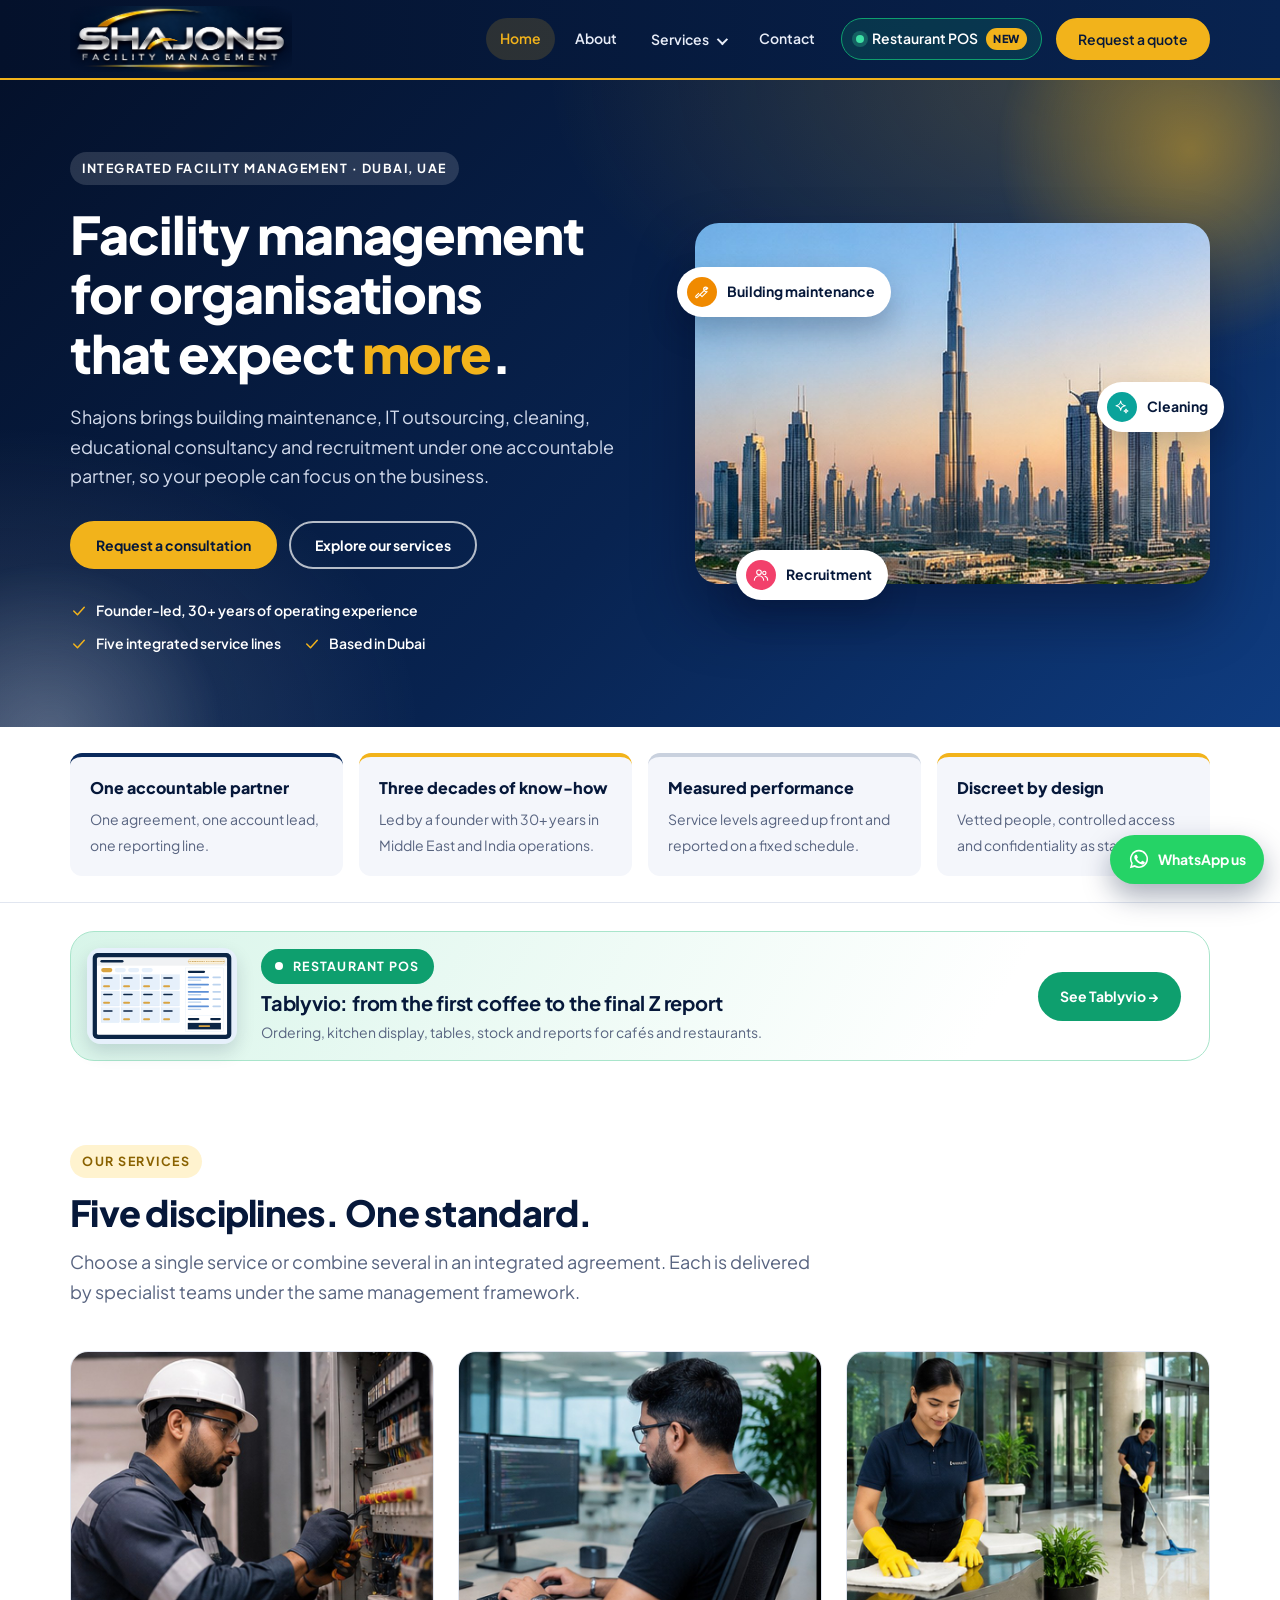
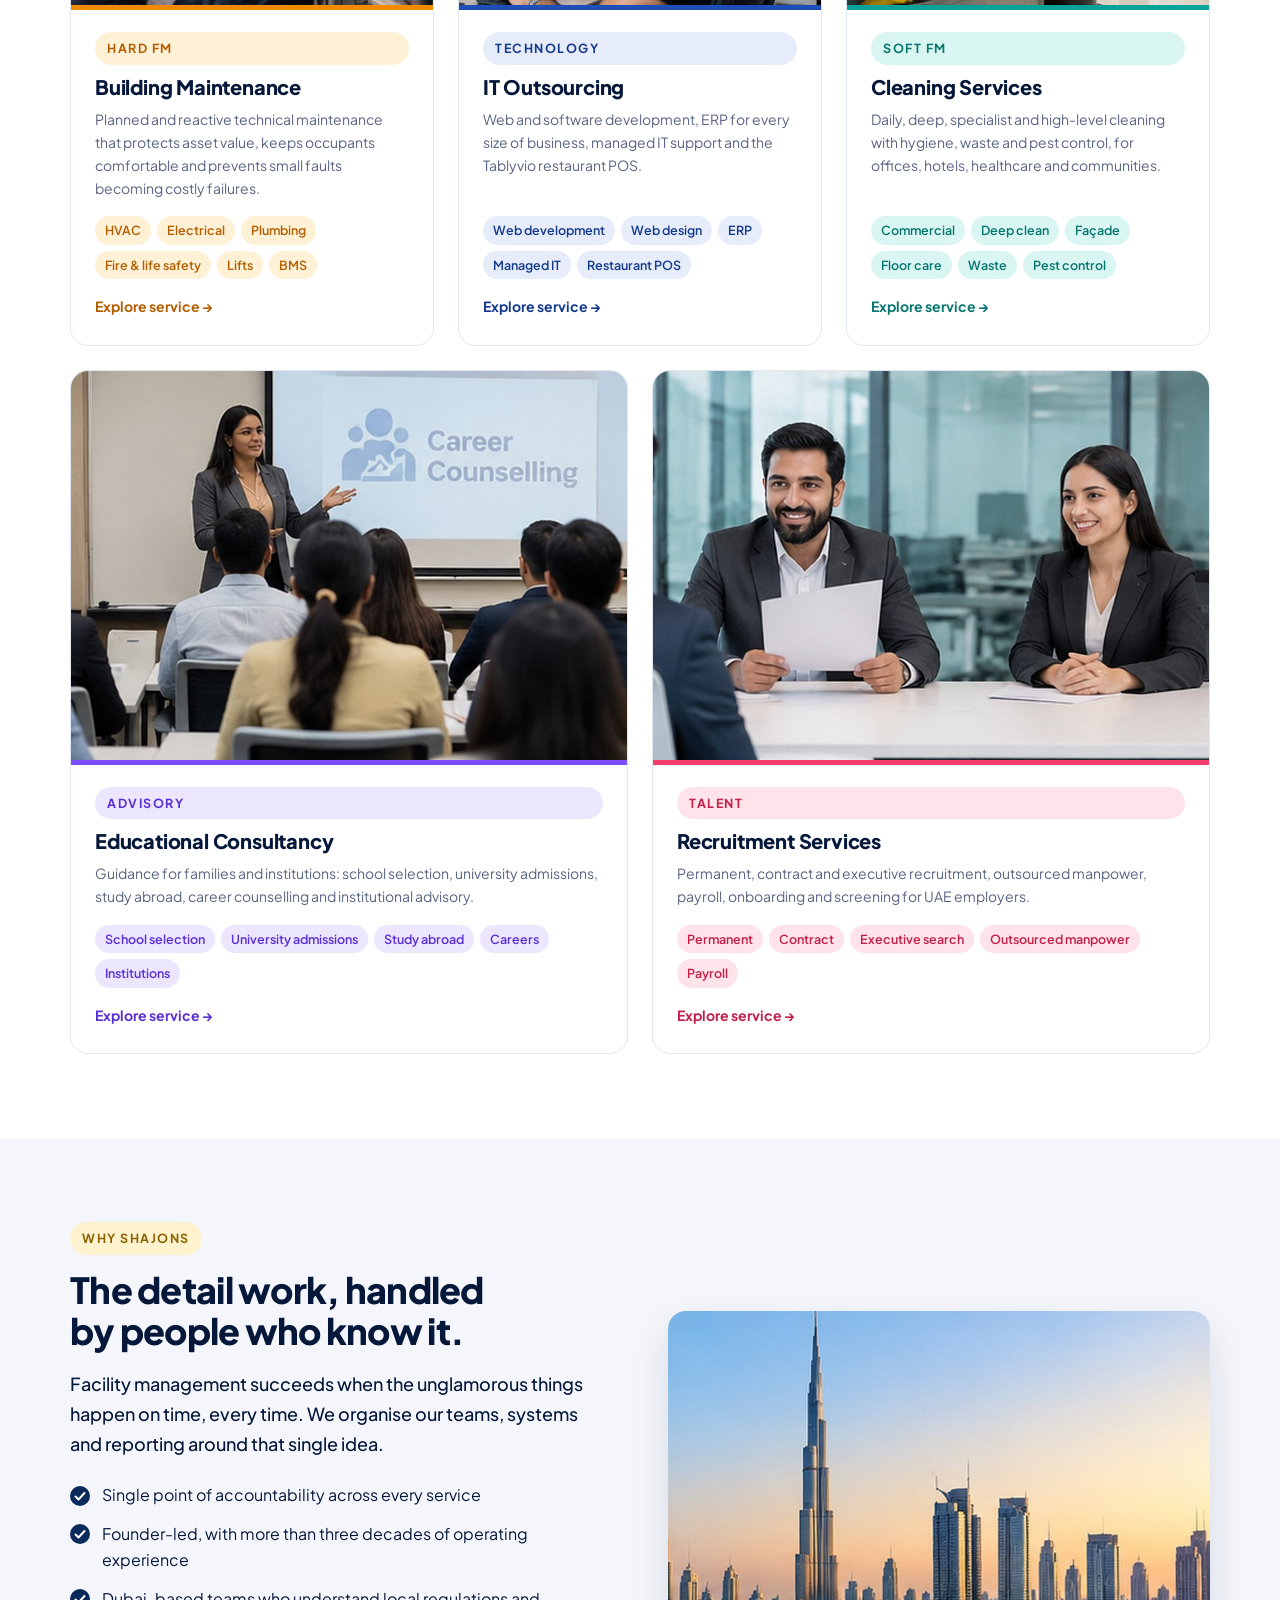
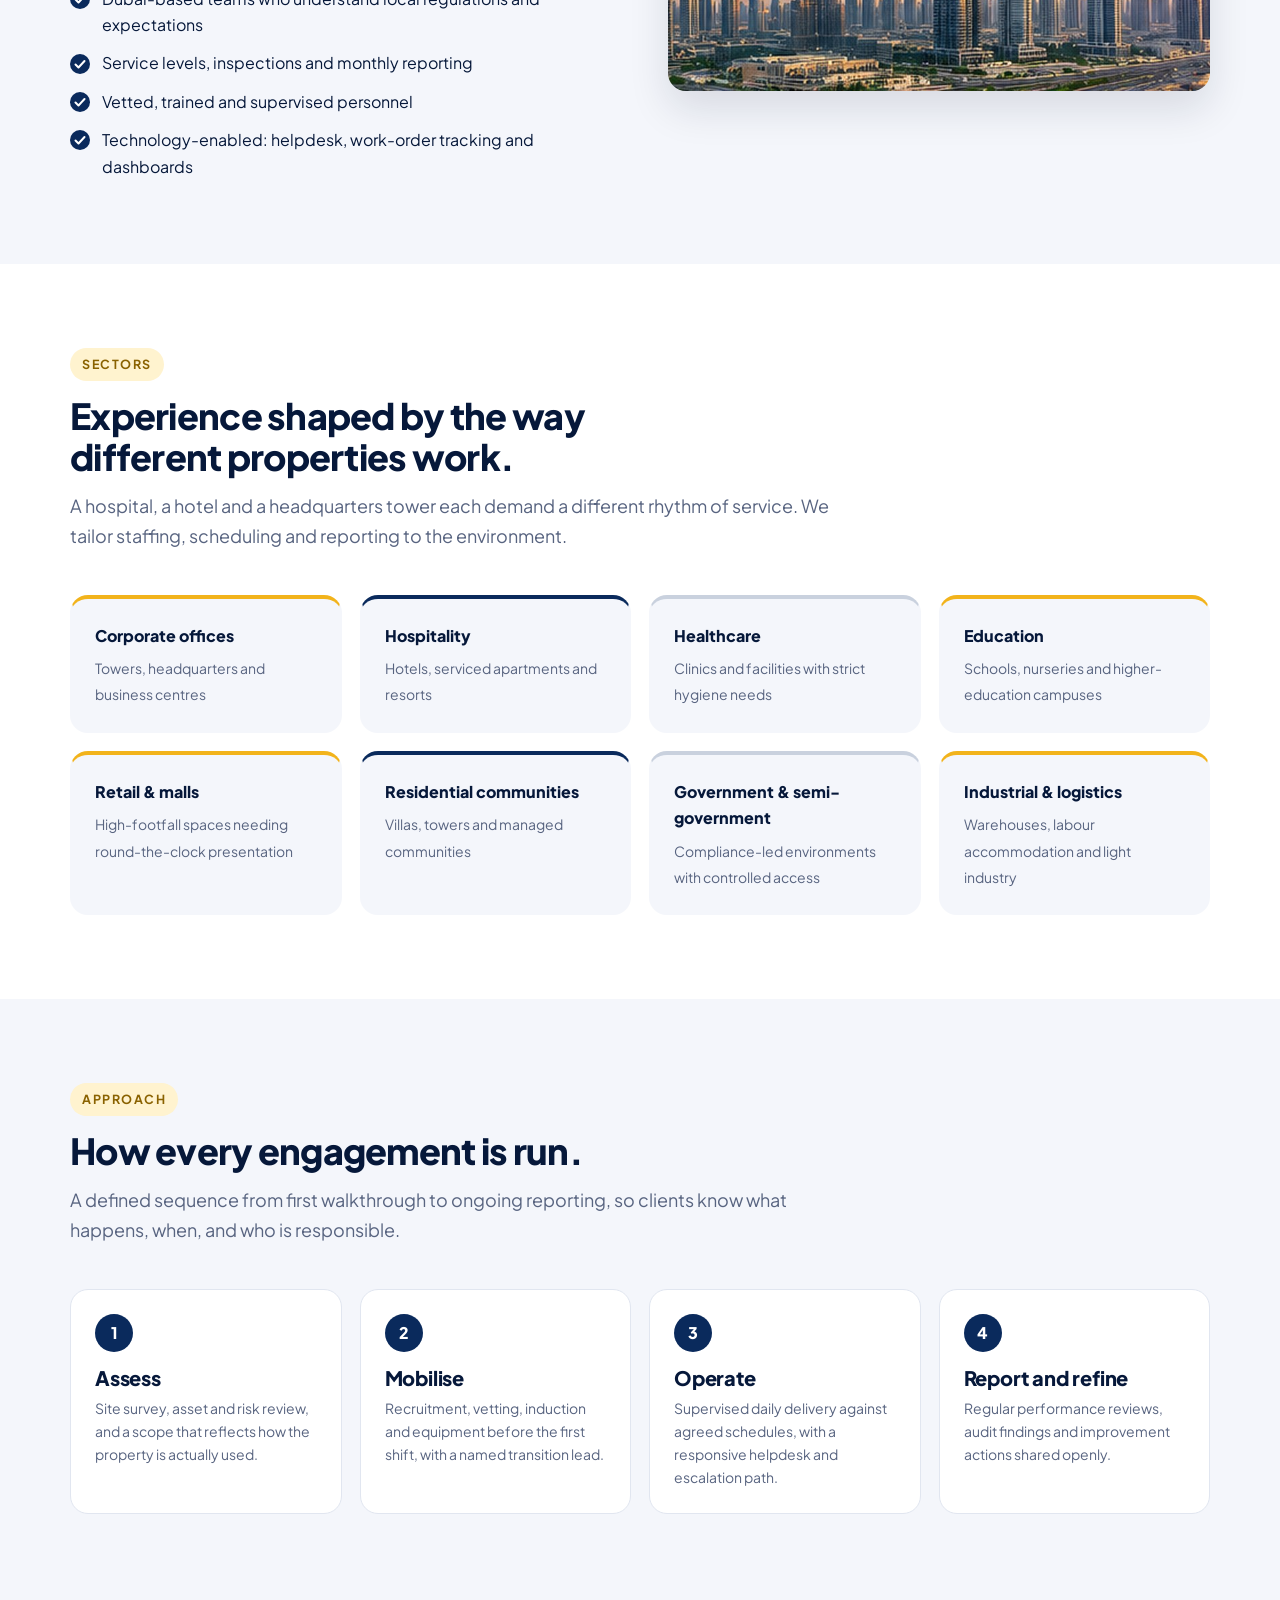
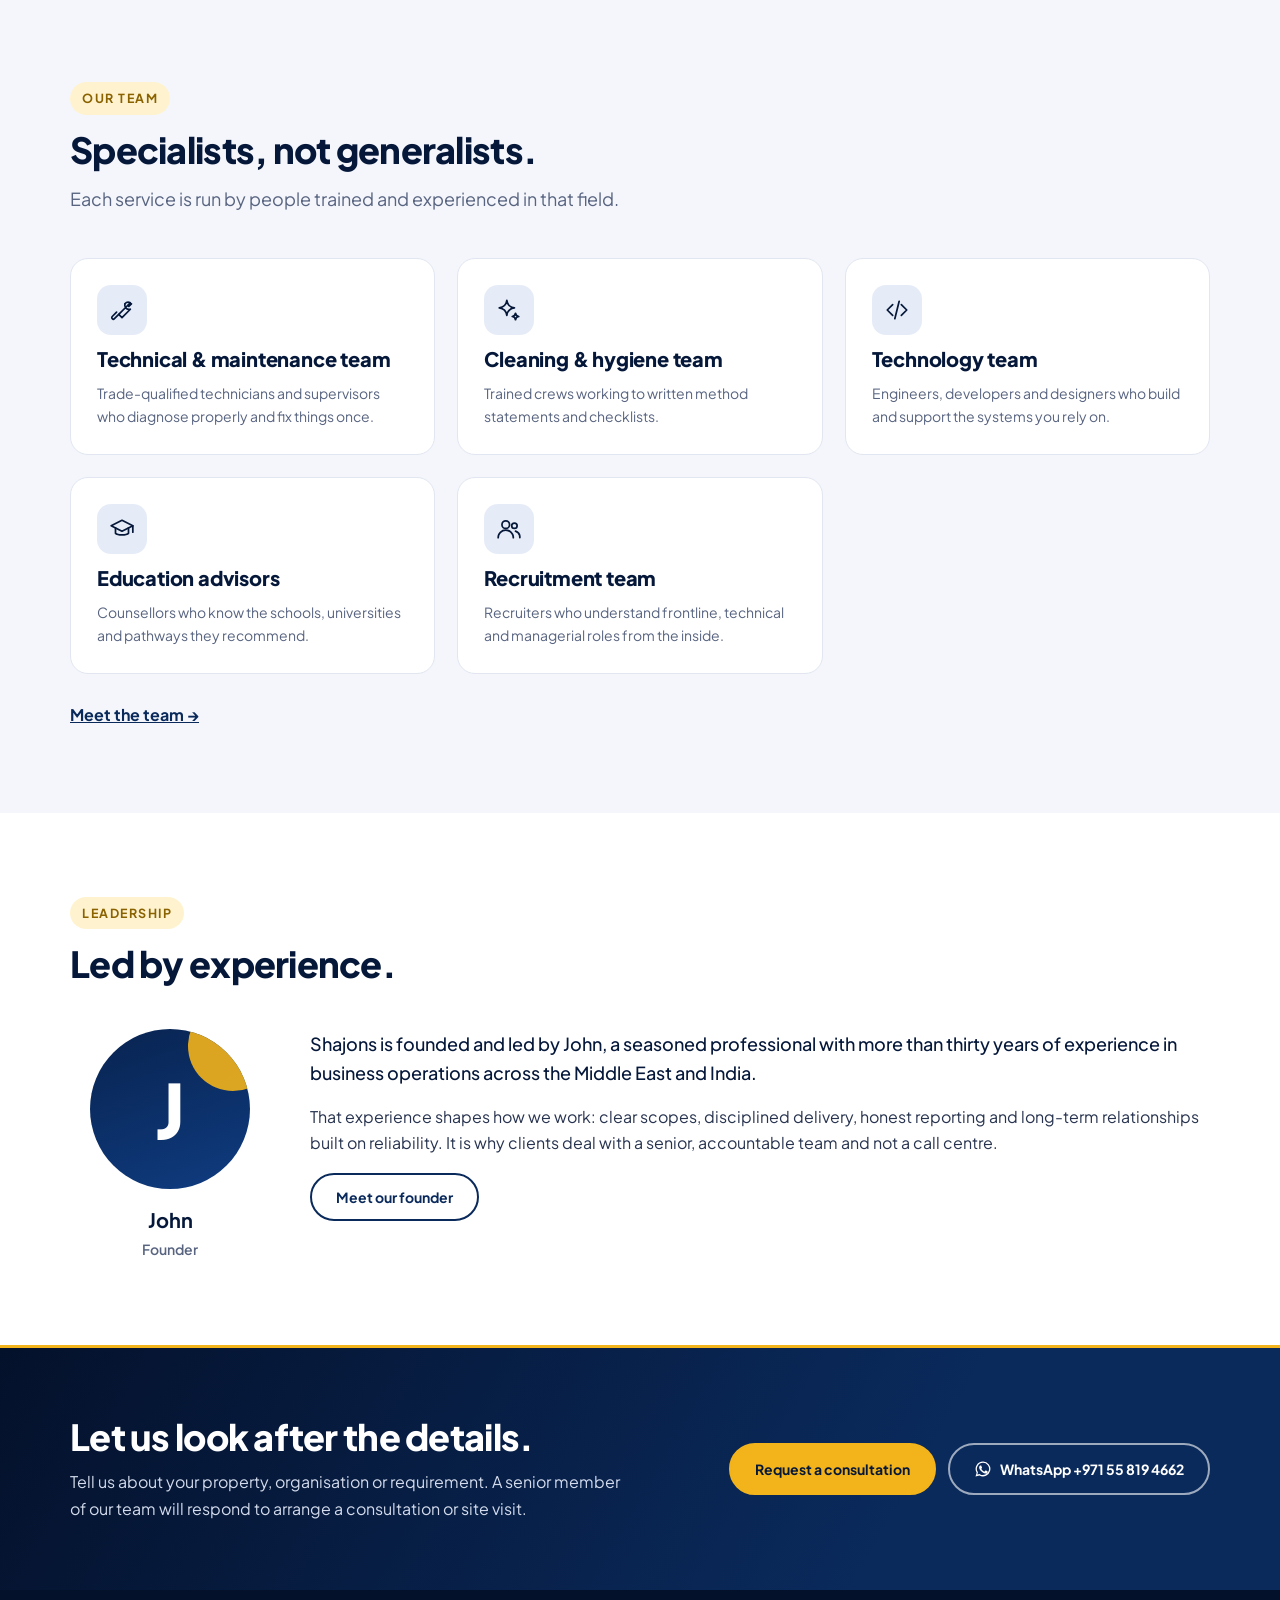
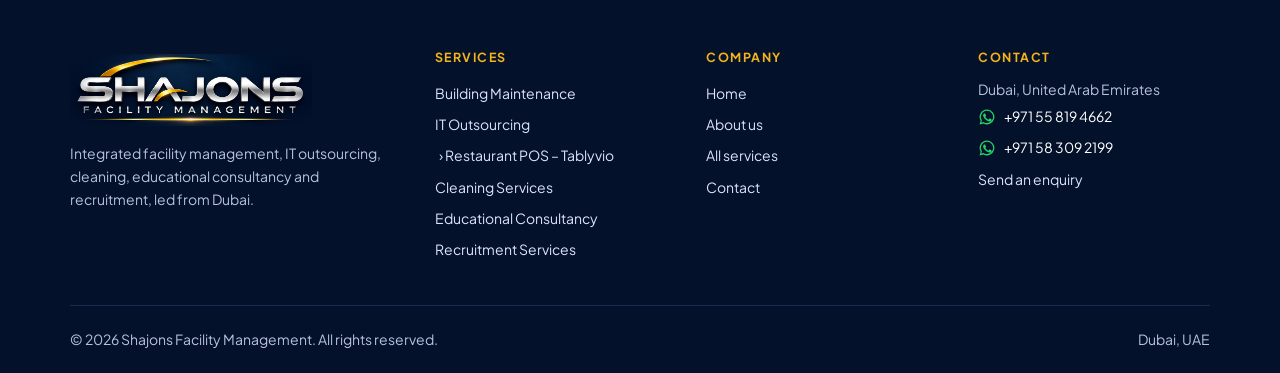
==== commit 90f925d7: "Add photos, recruitment forms, team section, POS promo, IT page changes Co-Authored-By: Claude Sonne" ====
--- a/index.html
+++ b/index.html
@@ -69,7 +69,7 @@
 <symbol id="i-whatsapp" viewBox="0 0 24 24"><path fill="currentColor" d="M12.04 2a9.9 9.9 0 0 0-8.5 14.9L2 22l5.25-1.38A9.9 9.9 0 1 0 12.04 2zm0 1.8a8.1 8.1 0 1 1-4.2 15.04l-.3-.18-3.1.82.83-3.02-.2-.31A8.1 8.1 0 0 1 12.04 3.8zM8.6 7.4c-.2 0-.5.07-.75.35-.26.28-.98.96-.98 2.34s1 2.7 1.14 2.88c.14.19 1.95 3.1 4.8 4.22 2.37.93 2.85.75 3.37.7.52-.05 1.66-.68 1.9-1.33.23-.65.23-1.2.16-1.33-.07-.12-.26-.19-.54-.33-.28-.14-1.66-.82-1.92-.91-.26-.1-.45-.14-.63.14-.19.28-.72.91-.88 1.1-.16.18-.33.2-.6.07-.28-.14-1.19-.44-2.26-1.4-.84-.75-1.4-1.67-1.57-1.95-.16-.28-.02-.43.12-.57.13-.12.28-.33.42-.5.14-.16.19-.28.28-.47.1-.19.05-.35-.02-.5-.07-.14-.62-1.52-.86-2.08-.22-.54-.45-.47-.63-.48h-.54z"/></symbol></svg>
 
 <a class="skip" href="#main">Skip to content</a>
-<header class="top"><div class="wrap"><a class="brand" href="index.html" aria-label="Shajons Facility Management home"><img src="img/logo.png" alt="Shajons Facility Management" width="960" height="286"></a><button class="menu" id="menu" aria-expanded="false" aria-controls="nav" type="button">Menu</button><nav class="links" id="nav" aria-label="Primary"><a href="index.html" aria-current="page">Home</a><a href="about.html">About</a><div class="dd"><a href="services.html">Services</a><div class="dd-menu"><a href="building-maintenance.html">Building Maintenance</a><a href="it-outsourcing.html">IT Outsourcing</a><a class="sub" href="restaurant-pos-tablyvio.html">Restaurant POS &ndash; Tablyvio</a><a href="cleaning-services.html">Cleaning Services</a><a href="educational-consultancy.html">Educational Consultancy</a><a href="recruitment-services.html">Recruitment Services</a></div></div><a href="contact.html">Contact</a><a class="btn" href="contact.html">Request a quote</a></nav></div></header>
+<header class="top"><div class="wrap"><a class="brand" href="index.html" aria-label="Shajons Facility Management home"><img src="img/logo.png" alt="Shajons Facility Management" width="960" height="286"></a><button class="menu" id="menu" aria-expanded="false" aria-controls="nav" type="button">Menu</button><nav class="links" id="nav" aria-label="Primary"><a href="index.html" aria-current="page">Home</a><a href="about.html">About</a><div class="dd"><a href="services.html">Services</a><div class="dd-menu"><a href="building-maintenance.html">Building Maintenance</a><a href="it-outsourcing.html">IT Outsourcing</a><a class="sub" href="restaurant-pos-tablyvio.html">Restaurant POS &ndash; Tablyvio</a><a href="cleaning-services.html">Cleaning Services</a><a href="educational-consultancy.html">Educational Consultancy</a><a href="recruitment-services.html">Recruitment Services</a></div></div><a href="contact.html">Contact</a><a class="pos-pill" href="restaurant-pos-tablyvio.html"><span class="pos-dot"></span>Restaurant POS<em>New</em></a><a class="btn" href="contact.html">Request a quote</a></nav></div></header>
 <main id="main" class="">
 
 <div class="hero"><div class="wrap"><div>
@@ -78,20 +78,25 @@
 <p class="lede">Shajons brings building maintenance, IT outsourcing, cleaning, educational consultancy and recruitment under one accountable partner, so your people can focus on the business.</p>
 <div class="cta"><a class="btn" href="contact.html">Request a consultation</a><a class="btn line" href="services.html">Explore our services</a></div>
 <div class="proof"><span><svg aria-hidden="true" focusable="false"><use href="#i-check"/></svg>Founder-led, 30+ years of operating experience</span><span><svg aria-hidden="true" focusable="false"><use href="#i-check"/></svg>Five integrated service lines</span><span><svg aria-hidden="true" focusable="false"><use href="#i-check"/></svg>Based in Dubai</span></div></div>
-<figure><img src="img/home.svg" alt="Illustration of a modern Dubai-style skyline" width="800" height="560"><span class="float a"><i><svg aria-hidden="true" focusable="false"><use href="#i-wrench"/></svg></i>Building maintenance</span><span class="float b"><i><svg aria-hidden="true" focusable="false"><use href="#i-sparkle"/></svg></i>Cleaning</span><span class="float c"><i><svg aria-hidden="true" focusable="false"><use href="#i-users"/></svg></i>Recruitment</span></figure></div></div>
+<figure><img src="img/home.jpg" alt="modern Dubai-style skyline" width="800" height="560"><span class="float a"><i><svg aria-hidden="true" focusable="false"><use href="#i-wrench"/></svg></i>Building maintenance</span><span class="float b"><i><svg aria-hidden="true" focusable="false"><use href="#i-sparkle"/></svg></i>Cleaning</span><span class="float c"><i><svg aria-hidden="true" focusable="false"><use href="#i-users"/></svg></i>Recruitment</span></figure></div></div>
 <div class="strip"><div class="wrap">
 <div class="c"><b>One accountable partner</b><span>One agreement, one account lead, one reporting line.</span></div>
 <div class="c"><b>Three decades of know-how</b><span>Led by a founder with 30+ years in Middle East and India operations.</span></div>
 <div class="c"><b>Measured performance</b><span>Service levels agreed up front and reported on a fixed schedule.</span></div>
 <div class="c"><b>Discreet by design</b><span>Vetted people, controlled access and confidentiality as standard.</span></div></div></div>
-<section><div class="wrap"><div class="sec-head"><div class="eyebrow">Our services</div><h2>Five disciplines. One standard.</h2><p>Choose a single service or combine several in an integrated agreement. Each is delivered by specialist teams under the same management framework.</p></div><div class="svc-grid"><a class="svc-card s-maintenance" href="building-maintenance.html"><img src="img/maintenance.svg" alt="" width="800" height="560" loading="lazy"><div class="body"><div class="eyebrow">Hard FM</div><h3>Building Maintenance</h3><p>Planned and reactive technical maintenance that protects asset value, keeps occupants comfortable and prevents small faults becoming costly failures.</p><div class="tags"><span>HVAC</span><span>Electrical</span><span>Plumbing</span><span>Fire &amp; life safety</span><span>Lifts</span><span>BMS</span></div><span class="more">Explore service &rarr;</span></div></a><a class="svc-card s-it" href="it-outsourcing.html"><img src="img/it.svg" alt="" width="800" height="560" loading="lazy"><div class="body"><div class="eyebrow">Technology</div><h3>IT Outsourcing</h3><p>Managed IT, cybersecurity, web and software development, ERP for every size of business, and the Tablyvio restaurant POS.</p><div class="tags"><span>Managed IT</span><span>Cybersecurity</span><span>Web development</span><span>ERP</span><span>Restaurant POS</span></div><span class="more">Explore service &rarr;</span></div></a><a class="svc-card s-cleaning" href="cleaning-services.html"><img src="img/cleaning.svg" alt="" width="800" height="560" loading="lazy"><div class="body"><div class="eyebrow">Soft FM</div><h3>Cleaning Services</h3><p>Daily, deep, specialist and high-level cleaning with hygiene, waste and pest control, for offices, hotels, healthcare and communities.</p><div class="tags"><span>Commercial</span><span>Deep clean</span><span>Façade</span><span>Floor care</span><span>Waste</span><span>Pest control</span></div><span class="more">Explore service &rarr;</span></div></a><a class="svc-card s-education" href="educational-consultancy.html"><img src="img/education.svg" alt="" width="800" height="560" loading="lazy"><div class="body"><div class="eyebrow">Advisory</div><h3>Educational Consultancy</h3><p>Guidance for families and institutions: school selection, university admissions, study abroad, career counselling and institutional advisory.</p><div class="tags"><span>School selection</span><span>University admissions</span><span>Study abroad</span><span>Careers</span><span>Institutions</span></div><span class="more">Explore service &rarr;</span></div></a><a class="svc-card s-recruitment" href="recruitment-services.html"><img src="img/recruitment.svg" alt="" width="800" height="560" loading="lazy"><div class="body"><div class="eyebrow">Talent</div><h3>Recruitment Services</h3><p>Permanent, contract and executive recruitment, outsourced manpower, payroll, onboarding and screening for UAE employers.</p><div class="tags"><span>Permanent</span><span>Contract</span><span>Executive search</span><span>Outsourced manpower</span><span>Payroll</span></div><span class="more">Explore service &rarr;</span></div></a></div></div></section>
+<div class="promo-wrap"><div class="wrap"><a class="promo s-tablyvio" href="restaurant-pos-tablyvio.html">
+<span class="promo-img"><img src="https://tablyvio.com/assets/img/order.webp" alt="Tablyvio restaurant POS order screen" width="800" height="500"  onerror="this.onerror=null;this.src='img/tablyvio-billing.svg'"></span>
+<span class="promo-text"><span class="tab-badge"><i></i>Restaurant POS</span><b>Tablyvio: from the first coffee to the final Z report</b><span>Ordering, kitchen display, tables, stock and reports for cafés and restaurants.</span></span>
+<span class="promo-go">See Tablyvio &rarr;</span></a></div></div>
+<section><div class="wrap"><div class="sec-head"><div class="eyebrow">Our services</div><h2>Five disciplines. One standard.</h2><p>Choose a single service or combine several in an integrated agreement. Each is delivered by specialist teams under the same management framework.</p></div><div class="svc-grid"><a class="svc-card s-maintenance" href="building-maintenance.html"><img src="img/maintenance.jpg" alt="" width="800" height="560" loading="lazy"><div class="body"><div class="eyebrow">Hard FM</div><h3>Building Maintenance</h3><p>Planned and reactive technical maintenance that protects asset value, keeps occupants comfortable and prevents small faults becoming costly failures.</p><div class="tags"><span>HVAC</span><span>Electrical</span><span>Plumbing</span><span>Fire &amp; life safety</span><span>Lifts</span><span>BMS</span></div><span class="more">Explore service &rarr;</span></div></a><a class="svc-card s-it" href="it-outsourcing.html"><img src="img/it.jpg" alt="" width="800" height="560" loading="lazy"><div class="body"><div class="eyebrow">Technology</div><h3>IT Outsourcing</h3><p>Web and software development, ERP for every size of business, managed IT support and the Tablyvio restaurant POS.</p><div class="tags"><span>Web development</span><span>Web design</span><span>ERP</span><span>Managed IT</span><span>Restaurant POS</span></div><span class="more">Explore service &rarr;</span></div></a><a class="svc-card s-cleaning" href="cleaning-services.html"><img src="img/cleaning.jpg" alt="" width="800" height="560" loading="lazy"><div class="body"><div class="eyebrow">Soft FM</div><h3>Cleaning Services</h3><p>Daily, deep, specialist and high-level cleaning with hygiene, waste and pest control, for offices, hotels, healthcare and communities.</p><div class="tags"><span>Commercial</span><span>Deep clean</span><span>Façade</span><span>Floor care</span><span>Waste</span><span>Pest control</span></div><span class="more">Explore service &rarr;</span></div></a><a class="svc-card s-education" href="educational-consultancy.html"><img src="img/education.jpg" alt="" width="800" height="560" loading="lazy"><div class="body"><div class="eyebrow">Advisory</div><h3>Educational Consultancy</h3><p>Guidance for families and institutions: school selection, university admissions, study abroad, career counselling and institutional advisory.</p><div class="tags"><span>School selection</span><span>University admissions</span><span>Study abroad</span><span>Careers</span><span>Institutions</span></div><span class="more">Explore service &rarr;</span></div></a><a class="svc-card s-recruitment" href="recruitment-services.html"><img src="img/recruitment.jpg" alt="" width="800" height="560" loading="lazy"><div class="body"><div class="eyebrow">Talent</div><h3>Recruitment Services</h3><p>Permanent, contract and executive recruitment, outsourced manpower, payroll, onboarding and screening for UAE employers.</p><div class="tags"><span>Permanent</span><span>Contract</span><span>Executive search</span><span>Outsourced manpower</span><span>Payroll</span></div><span class="more">Explore service &rarr;</span></div></a></div></div></section>
 <section class="alt"><div class="wrap two center"><div>
 <div class="eyebrow">Why Shajons</div><h2>The detail work, handled by people who know it.</h2>
 <div class="prose mb"><p>Facility management succeeds when the unglamorous things happen on time, every time. We organise our teams, systems and reporting around that single idea.</p></div>
 <ul class="checks"><li>Single point of accountability across every service</li><li>Founder-led, with more than three decades of operating experience</li><li>Dubai-based teams who understand local regulations and expectations</li><li>Service levels, inspections and monthly reporting</li><li>Vetted, trained and supervised personnel</li><li>Technology-enabled: helpdesk, work-order tracking and dashboards</li></ul>
-</div><figure class="pic"><img src="img/about.svg" alt="Illustration linking the UAE and India above a skyline" width="800" height="560" loading="lazy"></figure></div></section>
+</div><figure class="pic"><img src="img/about.jpg" alt="Illustration linking the UAE and India above a skyline" width="800" height="560" loading="lazy"></figure></div></section>
 <section><div class="wrap"><div class="sec-head"><div class="eyebrow">Sectors</div><h2>Experience shaped by the way different properties work.</h2><p>A hospital, a hotel and a headquarters tower each demand a different rhythm of service. We tailor staffing, scheduling and reporting to the environment.</p></div><div class="tiles"><div><b>Corporate offices</b><span>Towers, headquarters and business centres</span></div><div><b>Hospitality</b><span>Hotels, serviced apartments and resorts</span></div><div><b>Healthcare</b><span>Clinics and facilities with strict hygiene needs</span></div><div><b>Education</b><span>Schools, nurseries and higher-education campuses</span></div><div><b>Retail &amp; malls</b><span>High-footfall spaces needing round-the-clock presentation</span></div><div><b>Residential communities</b><span>Villas, towers and managed communities</span></div><div><b>Government &amp; semi-government</b><span>Compliance-led environments with controlled access</span></div><div><b>Industrial &amp; logistics</b><span>Warehouses, labour accommodation and light industry</span></div></div></div></section>
 <section class="alt"><div class="wrap"><div class="sec-head"><div class="eyebrow">Approach</div><h2>How every engagement is run.</h2><p>A defined sequence from first walkthrough to ongoing reporting, so clients know what happens, when, and who is responsible.</p></div><ol class="steps"><li><h3>Assess</h3><p>Site survey, asset and risk review, and a scope that reflects how the property is actually used.</p></li><li><h3>Mobilise</h3><p>Recruitment, vetting, induction and equipment before the first shift, with a named transition lead.</p></li><li><h3>Operate</h3><p>Supervised daily delivery against agreed schedules, with a responsive helpdesk and escalation path.</p></li><li><h3>Report and refine</h3><p>Regular performance reviews, audit findings and improvement actions shared openly.</p></li></ol></div></section>
+<section class="alt"><div class="wrap"><div class="sec-head"><div class="eyebrow">Our team</div><h2>Specialists, not generalists.</h2><p>Each service is run by people trained and experienced in that field.</p></div><div class="cat-grid team"><article class="cat"><div class="ico"><svg aria-hidden="true" focusable="false"><use href="#i-wrench"/></svg></div><h3>Technical &amp; maintenance team</h3><p>Trade-qualified technicians and supervisors who diagnose properly and fix things once.</p></article><article class="cat"><div class="ico"><svg aria-hidden="true" focusable="false"><use href="#i-sparkle"/></svg></div><h3>Cleaning &amp; hygiene team</h3><p>Trained crews working to written method statements and checklists.</p></article><article class="cat"><div class="ico"><svg aria-hidden="true" focusable="false"><use href="#i-code"/></svg></div><h3>Technology team</h3><p>Engineers, developers and designers who build and support the systems you rely on.</p></article><article class="cat"><div class="ico"><svg aria-hidden="true" focusable="false"><use href="#i-cap"/></svg></div><h3>Education advisors</h3><p>Counsellors who know the schools, universities and pathways they recommend.</p></article><article class="cat"><div class="ico"><svg aria-hidden="true" focusable="false"><use href="#i-users"/></svg></div><h3>Recruitment team</h3><p>Recruiters who understand frontline, technical and managerial roles from the inside.</p></article></div><p class="more-link"><a href="about.html#team">Meet the team &rarr;</a></p></div></section>
 <section><div class="wrap"><div class="sec-head"><div class="eyebrow">Leadership</div><h2>Led by experience.</h2></div><div class="founder"><div class="who"><div class="portrait" role="img" aria-label="Founder portrait placeholder"><span class="mono">J</span></div><b>John</b><span>Founder</span></div><div class="prose"><p>Shajons is founded and led by John, a seasoned professional with more than thirty years of experience in business operations across the Middle East and India.</p><p>That experience shapes how we work: clear scopes, disciplined delivery, honest reporting and long-term relationships built on reliability. It is why clients deal with a senior, accountable team and not a call centre.</p><div><a class="btn line" href="about.html">Meet our founder</a></div></div></div></div></section>
 <div class="ctaband"><div class="wrap"><div><h2>Let us look after the details.</h2><p>Tell us about your property, organisation or requirement. A senior member of our team will respond to arrange a consultation or site visit.</p></div><div class="cta-r"><a class="btn gold" href="contact.html">Request a consultation</a><a class="btn light" href="https://wa.me/971558194662?text=Hello%20Shajons%2C%20I%20would%20like%20to%20make%20an%20enquiry." target="_blank" rel="noopener"><svg aria-hidden="true" focusable="false"><use href="#i-whatsapp"/></svg><span>WhatsApp +971 55 819 4662</span></a></div></div></div>
 </main>
--- a/styles.css
+++ b/styles.css
@@ -397,3 +397,34 @@
   .fab{padding:14px}
   .fab{font-size:0}
 }
+
+/* ===== Promo, nav pill, forms, team ===== */
+.pos-pill{display:inline-flex;align-items:center;gap:8px;background:rgba(14,159,110,.18);border:1.5px solid #0E9F6E;color:#fff!important;padding:8px 14px!important;margin-left:6px}
+.pos-pill:hover{background:rgba(14,159,110,.32)!important;color:#fff!important}
+.pos-pill em{font-style:normal;font-size:11px;font-weight:800;letter-spacing:.06em;text-transform:uppercase;background:var(--sun);color:var(--ink);padding:2px 7px;border-radius:99px}
+.pos-dot{width:8px;height:8px;border-radius:50%;background:#3EE0A5;box-shadow:0 0 0 4px rgba(62,224,165,.25)}
+nav.links .pos-pill[aria-current]{background:rgba(14,159,110,.3)}
+.promo-wrap{background:#fff;padding-block:28px 0}
+.promo{display:grid;grid-template-columns:150px minmax(0,1fr) auto;gap:24px;align-items:center;text-decoration:none;color:var(--ink);background:linear-gradient(120deg,#D8F5E9,#fff 80%);border:1.5px solid #A9E5CB;border-radius:24px;padding:16px 28px 16px 16px;transition:transform .2s,box-shadow .2s}
+.promo:hover{transform:translateY(-3px);box-shadow:0 18px 36px rgba(14,159,110,.2)}
+.promo-img img{display:block;width:100%;height:96px;object-fit:cover;border-radius:14px;background:#D8F5E9;box-shadow:0 8px 18px rgba(6,24,58,.15)}
+.promo-text{display:flex;flex-direction:column;gap:6px;align-items:flex-start}
+.promo-text b{font-size:var(--t-h3);line-height:1.25;letter-spacing:-.01em}
+.promo-text>span:last-child{font-size:var(--t-small);color:var(--muted)}
+.promo-go{background:#0E9F6E;color:#fff;font-weight:700;font-size:var(--t-small);padding:13px 22px;border-radius:99px;white-space:nowrap}
+.more-link{margin-top:28px;font-weight:700}
+.more-link a{color:var(--blue)}
+.cat-grid.team .cat p{margin-bottom:0}
+.form-intro h2{margin:14px 0 14px}
+.form-intro .note-b{margin:18px 0;background:var(--sun-soft);border-left:4px solid var(--sun);padding:12px 16px;border-radius:8px;color:var(--ink);font-weight:600;font-size:var(--t-small)}
+.chips{display:flex;flex-wrap:wrap;gap:8px}
+.chips span{font-size:var(--t-label);font-weight:600;background:var(--blue-soft);color:var(--blue);padding:5px 11px;border-radius:99px}
+form.enq .lbl{display:block;font-size:var(--t-label);font-weight:700;color:var(--muted);margin-bottom:8px}
+form.enq .chk{display:flex;align-items:flex-start;gap:10px;font-size:var(--t-small);font-weight:500;color:var(--ink);margin:0}
+form.enq .chk input{width:18px;height:18px;margin-top:2px;flex:none;accent-color:var(--blue)}
+.chk-grid{display:grid;grid-template-columns:repeat(2,minmax(0,1fr));gap:10px 16px}
+form.enq input[type=file]{background:#fff;border-style:dashed;padding:14px}
+form.enq .msg{font-size:var(--t-small);color:var(--blue);min-height:22px}
+#candidates .two,#employers .two{align-items:start}
+@media (max-width:1020px){.promo{grid-template-columns:120px minmax(0,1fr)}.promo-go{grid-column:1/-1;text-align:center}.pos-pill{margin:6px 0 0}}
+@media (max-width:640px){.promo{grid-template-columns:minmax(0,1fr);padding:16px}.promo-img img{height:150px}.chk-grid{grid-template-columns:minmax(0,1fr)}}
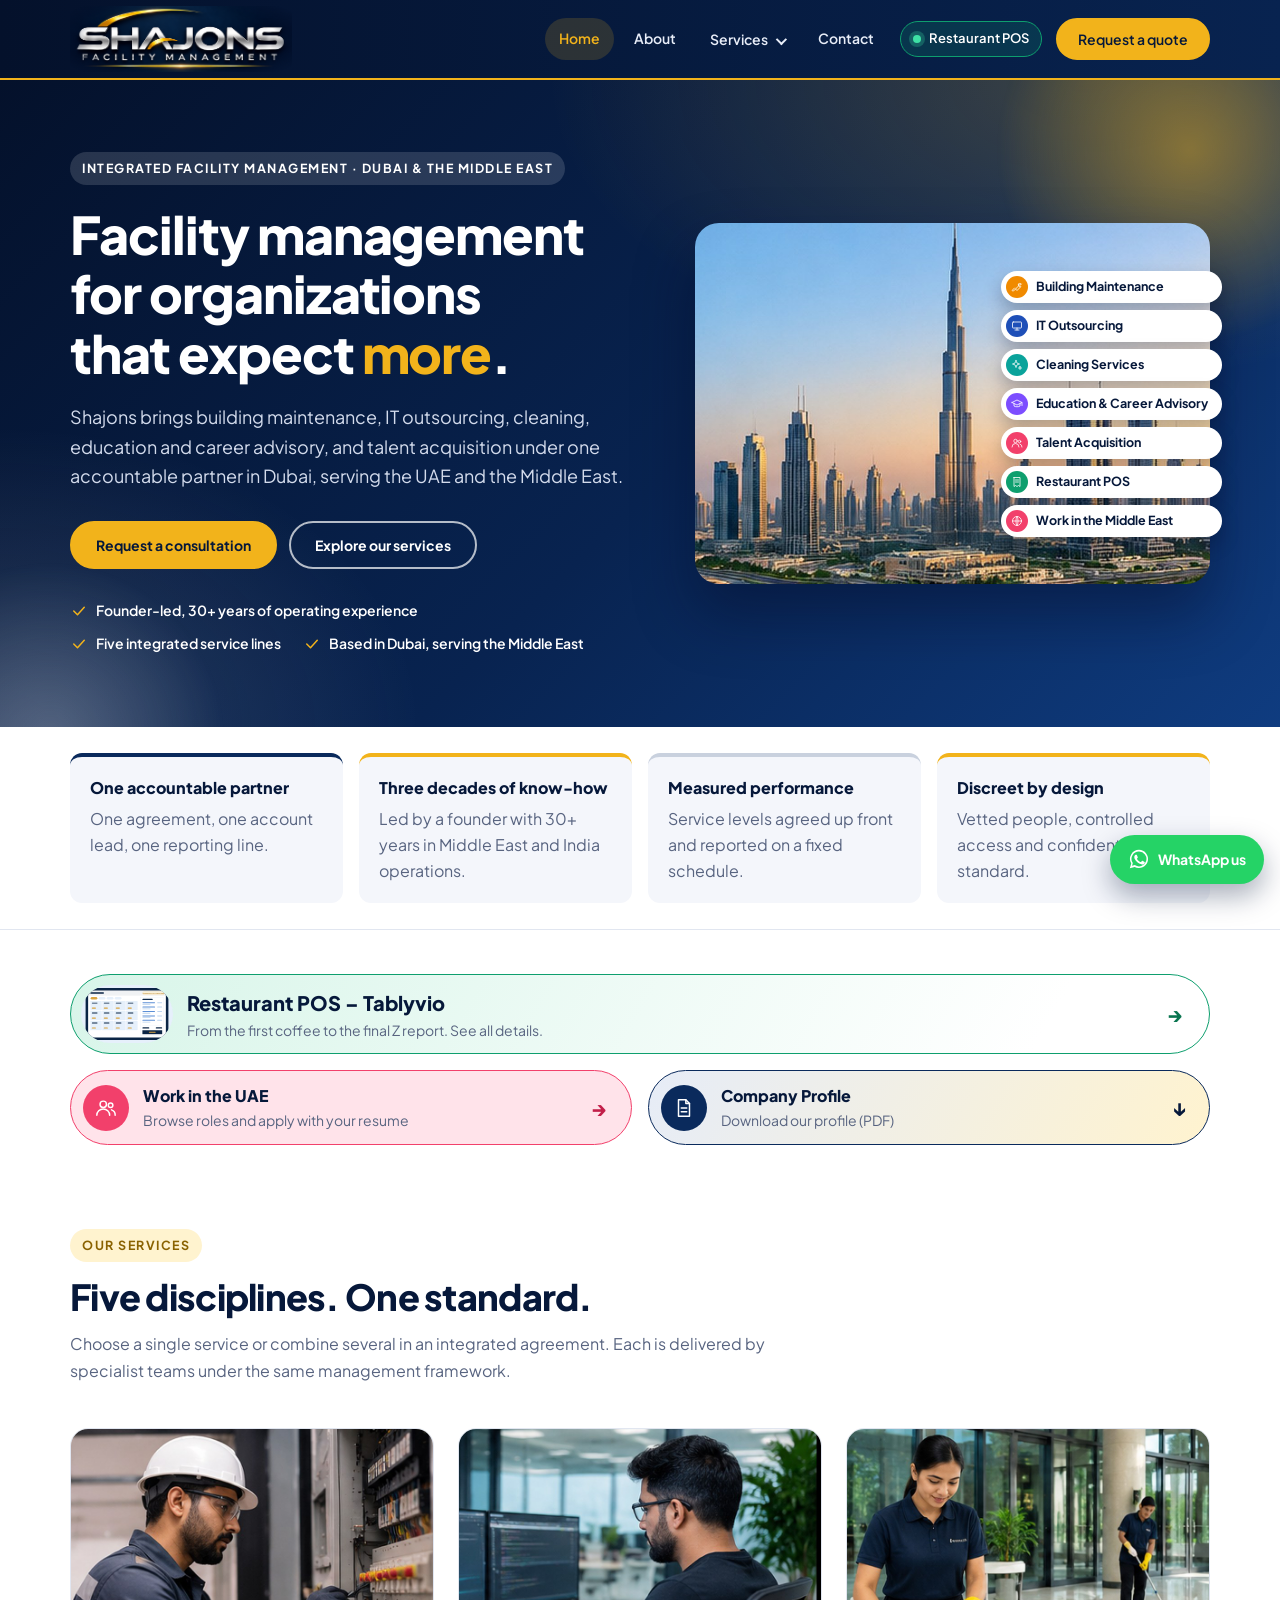
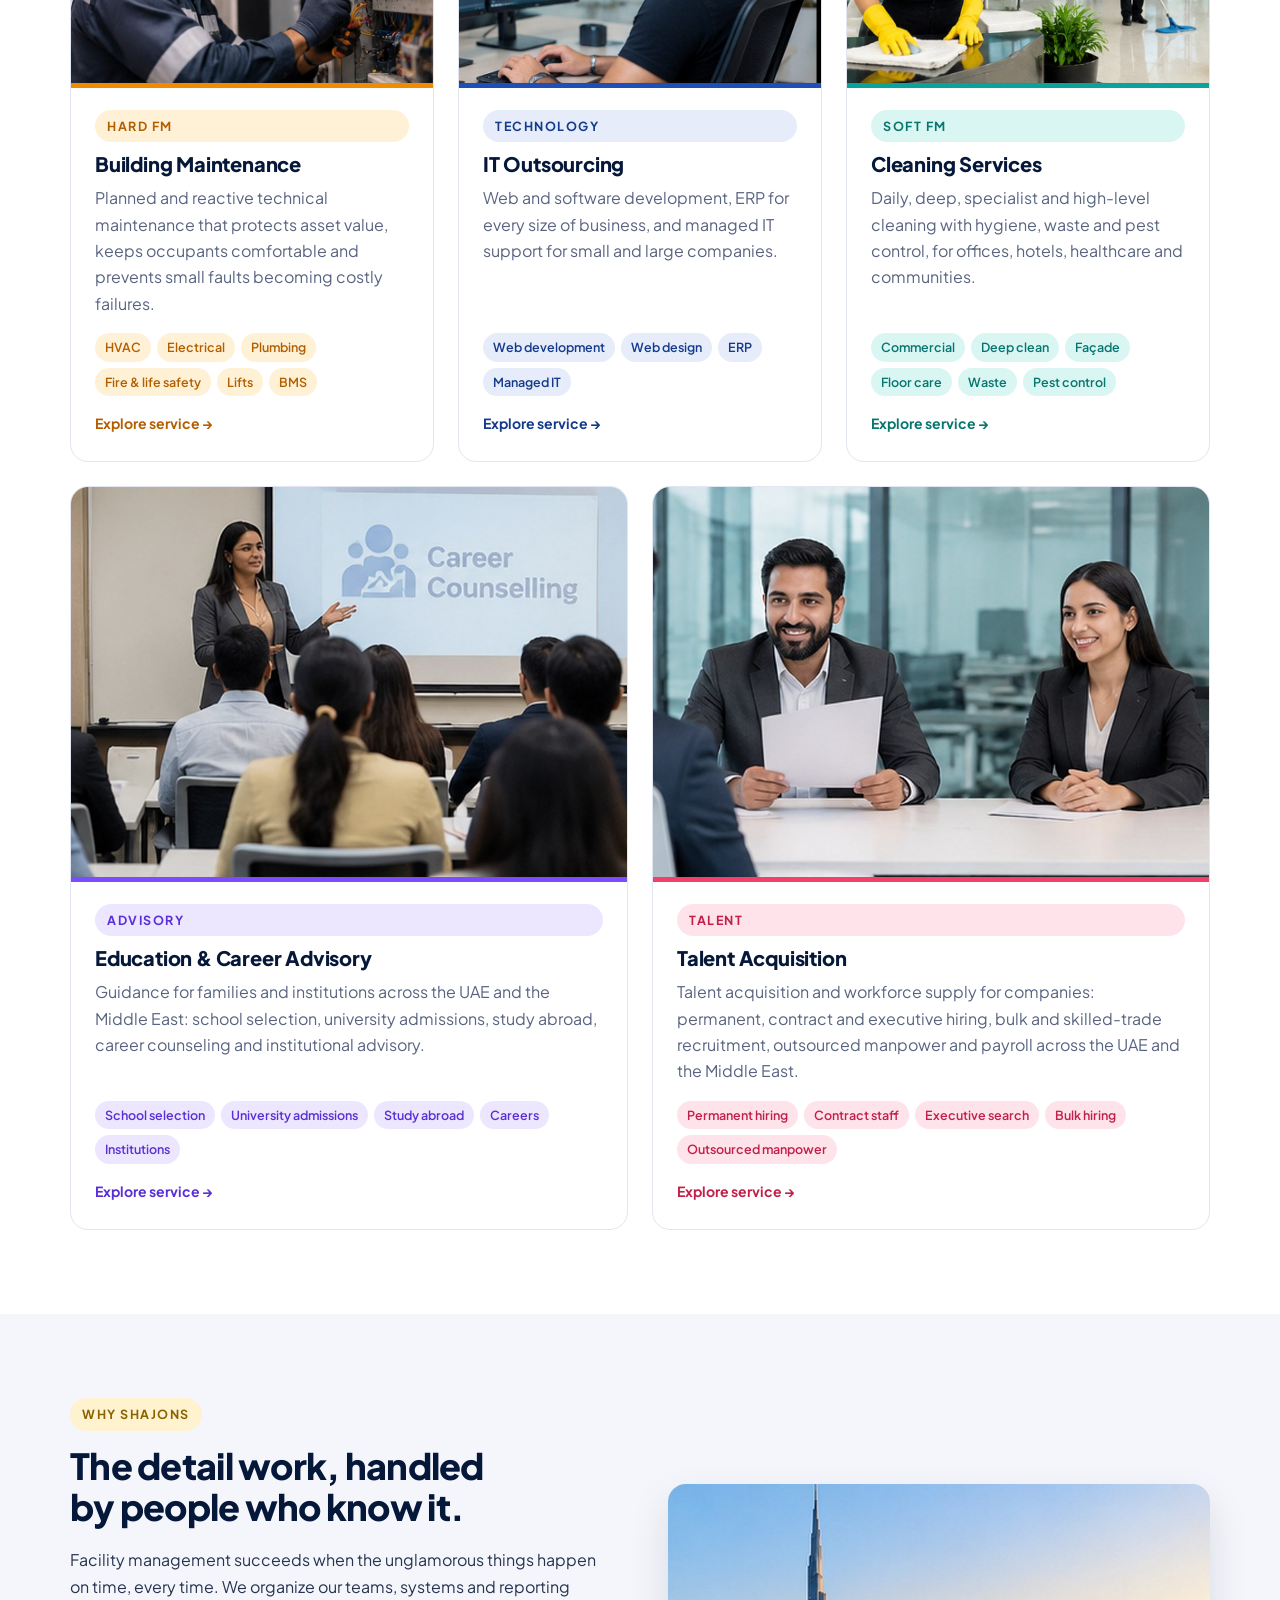
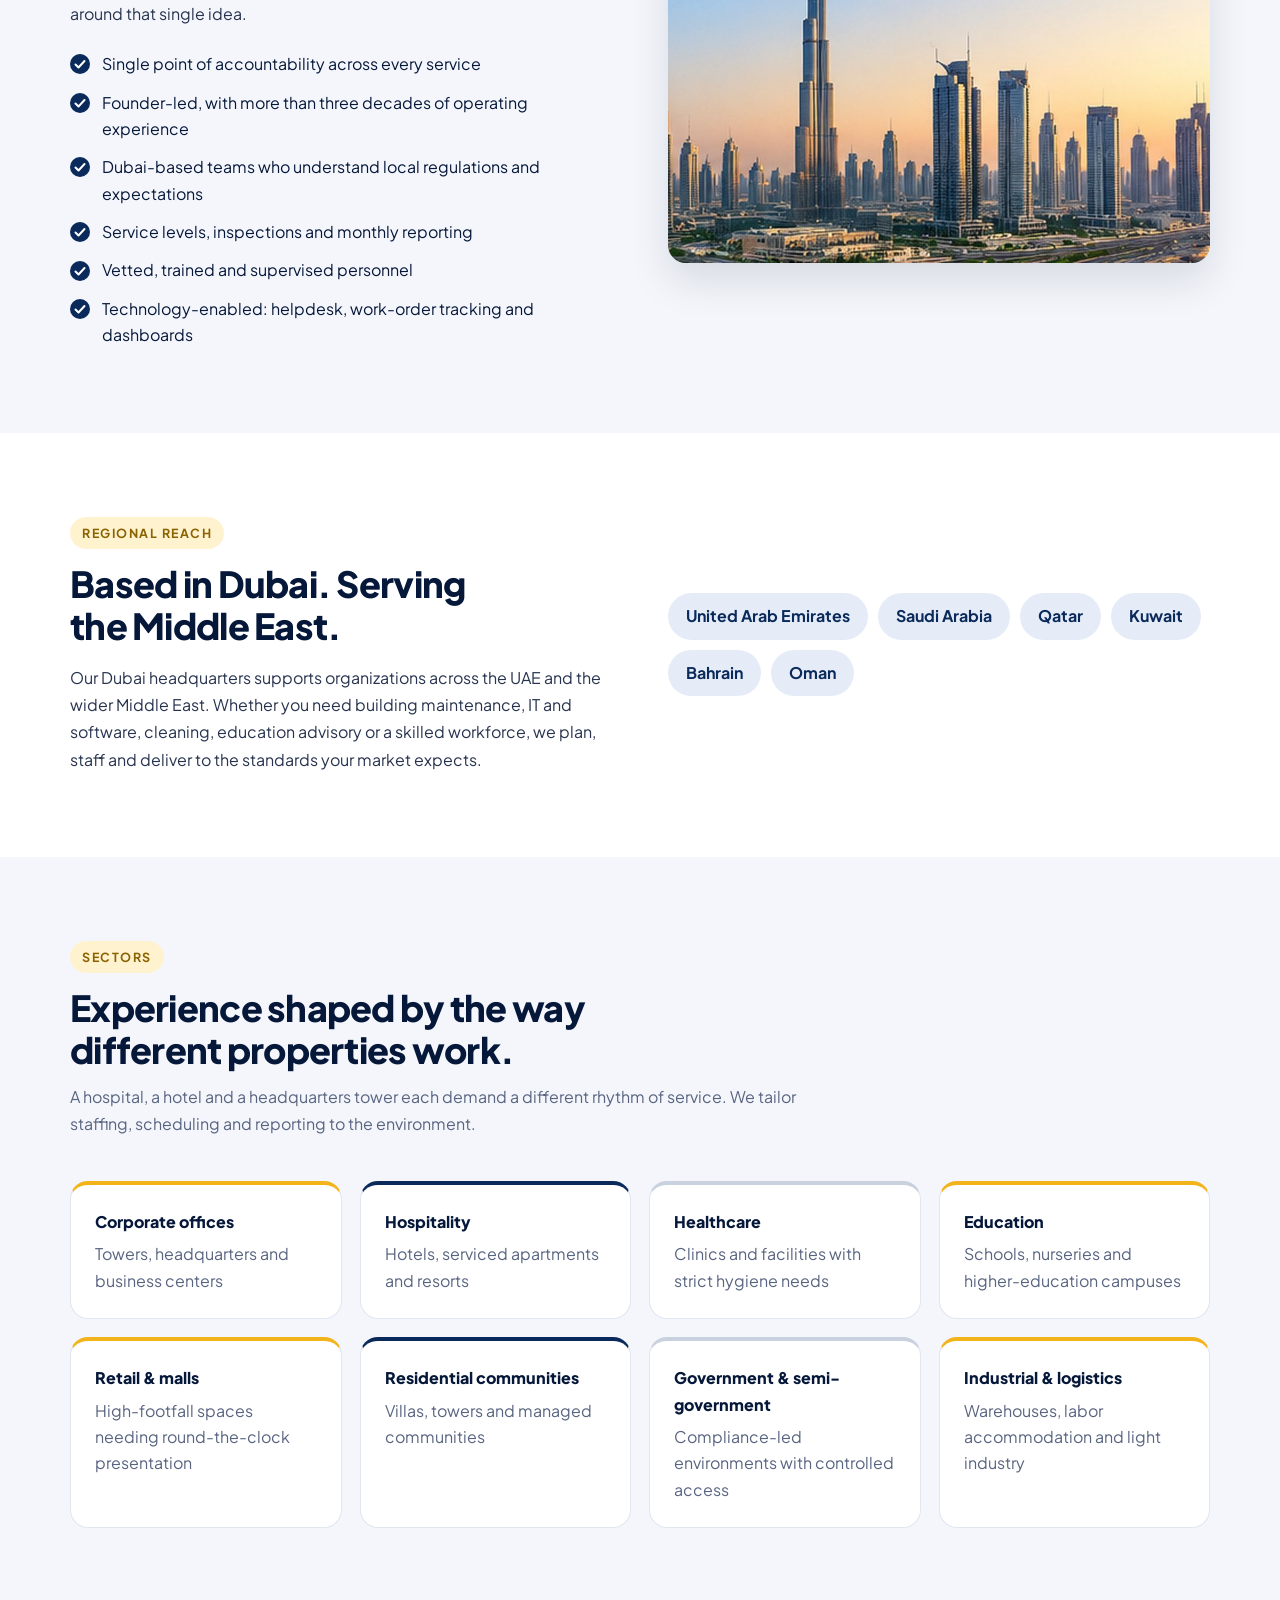
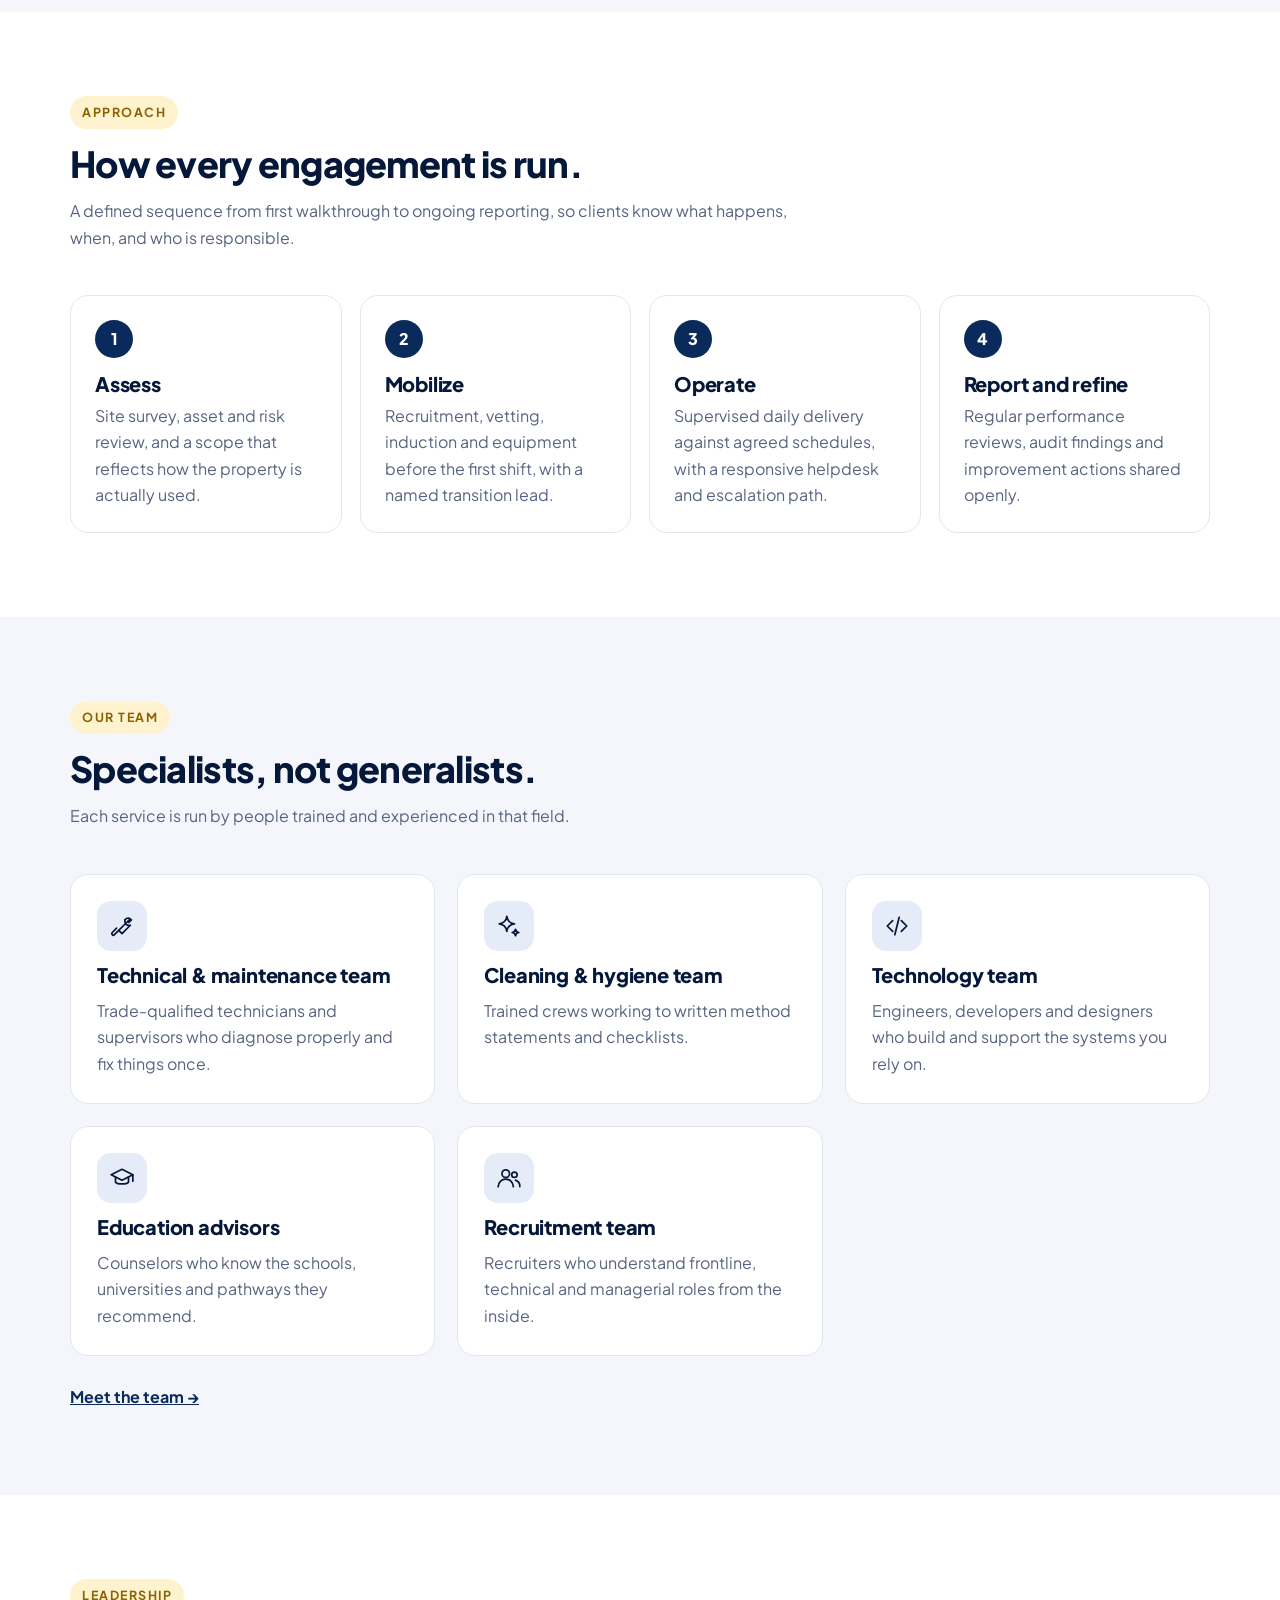
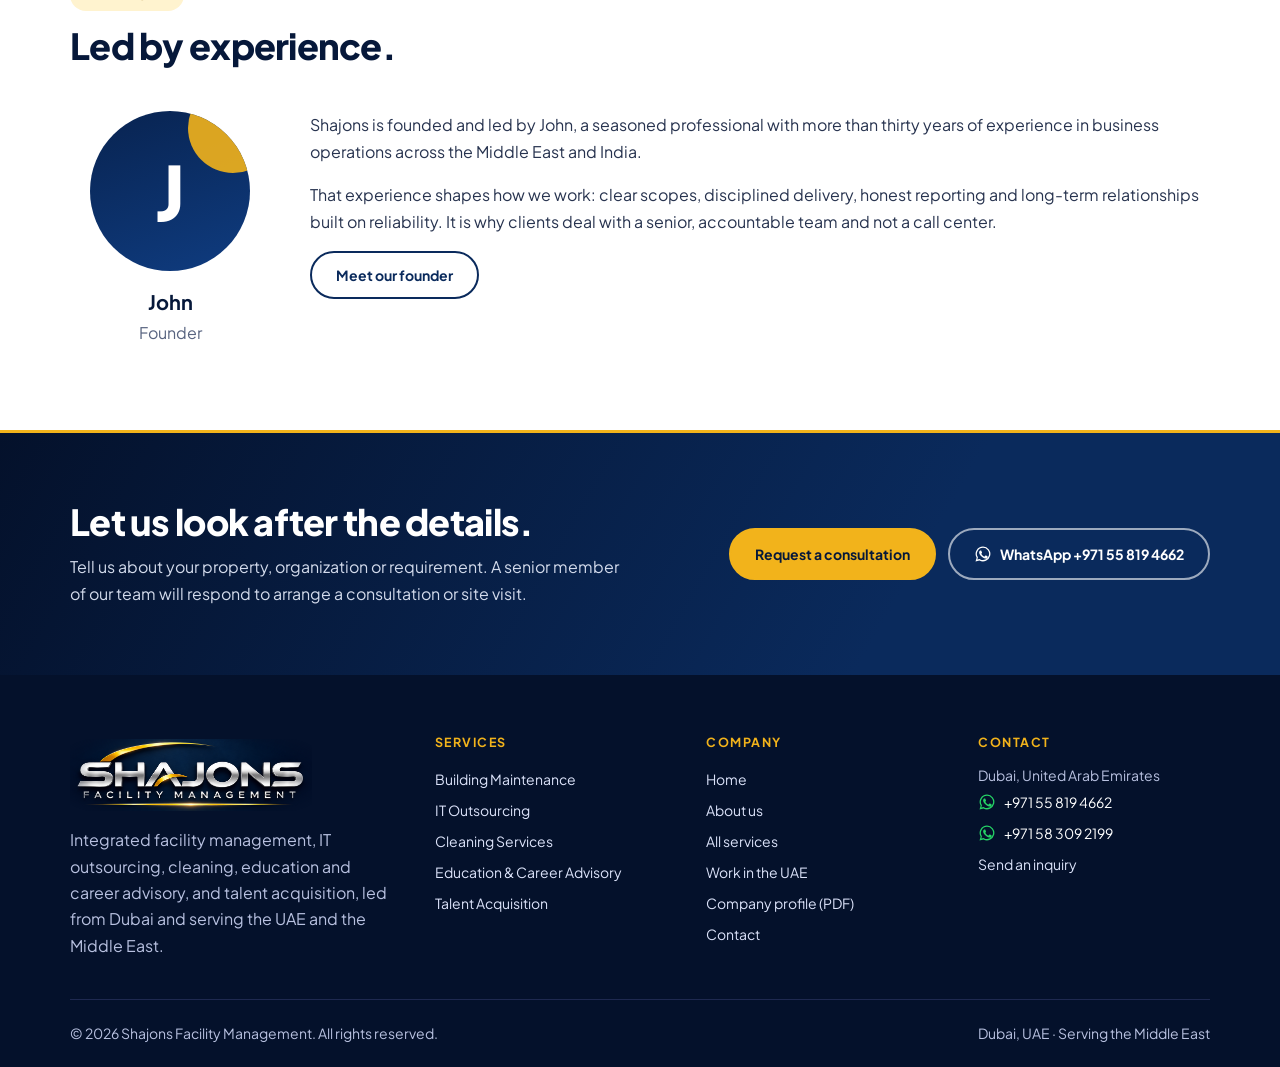
==== commit 38ef6917: "Full site update: new profile, POS page and pills, talent acquisition, US English, Middle East SEO, " ====
--- a/index.html
+++ b/index.html
@@ -3,11 +3,11 @@
 <head>
 <meta charset="utf-8">
 <meta name="viewport" content="width=device-width, initial-scale=1, viewport-fit=cover">
-<title>Shajons Facility Management | Dubai, UAE</title>
-<meta name="description" content="Integrated facility management in Dubai: building maintenance, IT outsourcing, cleaning services, educational consultancy and recruitment from Shajons Facility Management.">
+<title>Shajons Facility Management | Dubai, UAE &amp; Middle East</title>
+<meta name="description" content="Facility management company in Dubai serving the UAE and the Middle East: building maintenance, IT outsourcing and ERP, commercial cleaning, education and career advisory, and talent acquisition.">
 <link rel="canonical" href="https://shajons.com/">
-<meta property="og:title" content="Shajons Facility Management | Dubai, UAE">
-<meta property="og:description" content="Integrated facility management in Dubai: building maintenance, IT outsourcing, cleaning services, educational consultancy and recruitment from Shajons Facility Management.">
+<meta property="og:title" content="Shajons Facility Management | Dubai, UAE &amp; Middle East">
+<meta property="og:description" content="Facility management company in Dubai serving the UAE and the Middle East: building maintenance, IT outsourcing and ERP, commercial cleaning, education and career advisory, and talent acquisition.">
 <meta property="og:type" content="website">
 <meta property="og:url" content="https://shajons.com/">
 <meta property="og:site_name" content="Shajons Facility Management">
@@ -17,7 +17,7 @@
 <link rel="preconnect" href="https://fonts.googleapis.com"><link rel="preconnect" href="https://fonts.gstatic.com" crossorigin>
 <link href="https://fonts.googleapis.com/css2?family=Plus+Jakarta+Sans:wght@400;500;600;700;800&display=swap" rel="stylesheet">
 <link rel="stylesheet" href="styles.css">
-<script type="application/ld+json">{"@context":"https://schema.org","@type":"Organization","name":"Shajons Facility Management","url":"https://shajons.com","logo":"https://shajons.com/img/logo.png","address":{"@type":"PostalAddress","addressLocality":"Dubai","addressCountry":"AE"},"founder":{"@type":"Person","name":"John"}}</script>
+<script type="application/ld+json">{"@context": "https://schema.org", "@type": "ProfessionalService", "name": "Shajons Facility Management", "url": "https://shajons.com", "logo": "https://shajons.com/img/logo.png", "image": "https://shajons.com/img/og.png", "description": "Integrated facility management, IT outsourcing, cleaning, education and career advisory, and talent acquisition from Dubai, serving the UAE and the Middle East.", "telephone": ["+971558194662", "+971583092199"], "address": {"@type": "PostalAddress", "addressLocality": "Dubai", "addressCountry": "AE"}, "areaServed": [{"@type": "Country", "name": "United Arab Emirates"}, {"@type": "Country", "name": "Saudi Arabia"}, {"@type": "Country", "name": "Qatar"}, {"@type": "Country", "name": "Kuwait"}, {"@type": "Country", "name": "Bahrain"}, {"@type": "Country", "name": "Oman"}], "founder": {"@type": "Person", "name": "John"}, "knowsAbout": ["Building Maintenance", "IT Outsourcing", "Cleaning Services", "Education & Career Advisory", "Talent Acquisition"]}</script>
 </head>
 <body>
 <svg xmlns="http://www.w3.org/2000/svg" aria-hidden="true" style="position:absolute;width:0;height:0;overflow:hidden">
@@ -69,39 +69,42 @@
 <symbol id="i-whatsapp" viewBox="0 0 24 24"><path fill="currentColor" d="M12.04 2a9.9 9.9 0 0 0-8.5 14.9L2 22l5.25-1.38A9.9 9.9 0 1 0 12.04 2zm0 1.8a8.1 8.1 0 1 1-4.2 15.04l-.3-.18-3.1.82.83-3.02-.2-.31A8.1 8.1 0 0 1 12.04 3.8zM8.6 7.4c-.2 0-.5.07-.75.35-.26.28-.98.96-.98 2.34s1 2.7 1.14 2.88c.14.19 1.95 3.1 4.8 4.22 2.37.93 2.85.75 3.37.7.52-.05 1.66-.68 1.9-1.33.23-.65.23-1.2.16-1.33-.07-.12-.26-.19-.54-.33-.28-.14-1.66-.82-1.92-.91-.26-.1-.45-.14-.63.14-.19.28-.72.91-.88 1.1-.16.18-.33.2-.6.07-.28-.14-1.19-.44-2.26-1.4-.84-.75-1.4-1.67-1.57-1.95-.16-.28-.02-.43.12-.57.13-.12.28-.33.42-.5.14-.16.19-.28.28-.47.1-.19.05-.35-.02-.5-.07-.14-.62-1.52-.86-2.08-.22-.54-.45-.47-.63-.48h-.54z"/></symbol></svg>
 
 <a class="skip" href="#main">Skip to content</a>
-<header class="top"><div class="wrap"><a class="brand" href="index.html" aria-label="Shajons Facility Management home"><img src="img/logo.png" alt="Shajons Facility Management" width="960" height="286"></a><button class="menu" id="menu" aria-expanded="false" aria-controls="nav" type="button">Menu</button><nav class="links" id="nav" aria-label="Primary"><a href="index.html" aria-current="page">Home</a><a href="about.html">About</a><div class="dd"><a href="services.html">Services</a><div class="dd-menu"><a href="building-maintenance.html">Building Maintenance</a><a href="it-outsourcing.html">IT Outsourcing</a><a class="sub" href="restaurant-pos-tablyvio.html">Restaurant POS &ndash; Tablyvio</a><a href="cleaning-services.html">Cleaning Services</a><a href="educational-consultancy.html">Educational Consultancy</a><a href="recruitment-services.html">Recruitment Services</a></div></div><a href="contact.html">Contact</a><a class="pos-pill" href="restaurant-pos-tablyvio.html"><span class="pos-dot"></span>Restaurant POS<em>New</em></a><a class="btn" href="contact.html">Request a quote</a></nav></div></header>
+<header class="top"><div class="wrap"><a class="brand" href="index.html" aria-label="Shajons Facility Management home"><img src="img/logo.png" alt="Shajons Facility Management" width="960" height="286"></a><button class="menu" id="menu" aria-expanded="false" aria-controls="nav" type="button">Menu</button><nav class="links" id="nav" aria-label="Primary"><a href="index.html" aria-current="page">Home</a><a href="about.html">About</a><div class="dd"><a href="services.html">Services</a><div class="dd-menu"><a href="building-maintenance.html">Building Maintenance</a><a href="it-outsourcing.html">IT Outsourcing</a><a href="cleaning-services.html">Cleaning Services</a><a href="education-advisory.html">Education &amp; Career Advisory</a><a href="recruitment-services.html">Talent Acquisition</a></div></div><a href="contact.html">Contact</a><a class="pos-pill" href="restaurant-pos-tablyvio.html"><span class="pos-dot"></span>Restaurant POS</a><a class="btn" href="contact.html">Request a quote</a></nav></div></header>
 <main id="main" class="">
 
 <div class="hero"><div class="wrap"><div>
-<div class="eyebrow">Integrated Facility Management &middot; Dubai, UAE</div>
-<h1>Facility management for organisations that expect <em>more</em>.</h1>
-<p class="lede">Shajons brings building maintenance, IT outsourcing, cleaning, educational consultancy and recruitment under one accountable partner, so your people can focus on the business.</p>
+<div class="eyebrow">Integrated Facility Management &middot; Dubai &amp; the Middle East</div>
+<h1>Facility management for organizations that expect <em>more</em>.</h1>
+<p class="lede">Shajons brings building maintenance, IT outsourcing, cleaning, education and career advisory, and talent acquisition under one accountable partner in Dubai, serving the UAE and the Middle East.</p>
 <div class="cta"><a class="btn" href="contact.html">Request a consultation</a><a class="btn line" href="services.html">Explore our services</a></div>
-<div class="proof"><span><svg aria-hidden="true" focusable="false"><use href="#i-check"/></svg>Founder-led, 30+ years of operating experience</span><span><svg aria-hidden="true" focusable="false"><use href="#i-check"/></svg>Five integrated service lines</span><span><svg aria-hidden="true" focusable="false"><use href="#i-check"/></svg>Based in Dubai</span></div></div>
-<figure><img src="img/home.jpg" alt="modern Dubai-style skyline" width="800" height="560"><span class="float a"><i><svg aria-hidden="true" focusable="false"><use href="#i-wrench"/></svg></i>Building maintenance</span><span class="float b"><i><svg aria-hidden="true" focusable="false"><use href="#i-sparkle"/></svg></i>Cleaning</span><span class="float c"><i><svg aria-hidden="true" focusable="false"><use href="#i-users"/></svg></i>Recruitment</span></figure></div></div>
+<div class="proof"><span><svg aria-hidden="true" focusable="false"><use href="#i-check"/></svg>Founder-led, 30+ years of operating experience</span><span><svg aria-hidden="true" focusable="false"><use href="#i-check"/></svg>Five integrated service lines</span><span><svg aria-hidden="true" focusable="false"><use href="#i-check"/></svg>Based in Dubai, serving the Middle East</span></div></div>
+<figure><img src="img/home.jpg" alt="Dubai skyline with the Burj Khalifa at sunset" width="800" height="560"><div class="svc-stack" aria-label="Our services"><a class="s-maintenance" href="building-maintenance.html"><i><svg aria-hidden="true" focusable="false"><use href="#i-wrench"/></svg></i>Building Maintenance</a><a class="s-it" href="it-outsourcing.html"><i><svg aria-hidden="true" focusable="false"><use href="#i-monitor"/></svg></i>IT Outsourcing</a><a class="s-cleaning" href="cleaning-services.html"><i><svg aria-hidden="true" focusable="false"><use href="#i-sparkle"/></svg></i>Cleaning Services</a><a class="s-education" href="education-advisory.html"><i><svg aria-hidden="true" focusable="false"><use href="#i-cap"/></svg></i>Education &amp; Career Advisory</a><a class="s-recruitment" href="recruitment-services.html"><i><svg aria-hidden="true" focusable="false"><use href="#i-users"/></svg></i>Talent Acquisition</a><a class="s-tablyvio" href="restaurant-pos-tablyvio.html"><i><svg aria-hidden="true" focusable="false"><use href="#i-receipt"/></svg></i>Restaurant POS</a><a class="s-recruitment" href="work-in-uae.html"><i><svg aria-hidden="true" focusable="false"><use href="#i-globe"/></svg></i>Work in the Middle East</a></div></figure></div></div>
 <div class="strip"><div class="wrap">
 <div class="c"><b>One accountable partner</b><span>One agreement, one account lead, one reporting line.</span></div>
 <div class="c"><b>Three decades of know-how</b><span>Led by a founder with 30+ years in Middle East and India operations.</span></div>
 <div class="c"><b>Measured performance</b><span>Service levels agreed up front and reported on a fixed schedule.</span></div>
 <div class="c"><b>Discreet by design</b><span>Vetted people, controlled access and confidentiality as standard.</span></div></div></div>
-<div class="promo-wrap"><div class="wrap"><a class="promo s-tablyvio" href="restaurant-pos-tablyvio.html">
-<span class="promo-img"><img src="https://tablyvio.com/assets/img/order.webp" alt="Tablyvio restaurant POS order screen" width="800" height="500"  onerror="this.onerror=null;this.src='img/tablyvio-billing.svg'"></span>
-<span class="promo-text"><span class="tab-badge"><i></i>Restaurant POS</span><b>Tablyvio: from the first coffee to the final Z report</b><span>Ordering, kitchen display, tables, stock and reports for cafés and restaurants.</span></span>
-<span class="promo-go">See Tablyvio &rarr;</span></a></div></div>
-<section><div class="wrap"><div class="sec-head"><div class="eyebrow">Our services</div><h2>Five disciplines. One standard.</h2><p>Choose a single service or combine several in an integrated agreement. Each is delivered by specialist teams under the same management framework.</p></div><div class="svc-grid"><a class="svc-card s-maintenance" href="building-maintenance.html"><img src="img/maintenance.jpg" alt="" width="800" height="560" loading="lazy"><div class="body"><div class="eyebrow">Hard FM</div><h3>Building Maintenance</h3><p>Planned and reactive technical maintenance that protects asset value, keeps occupants comfortable and prevents small faults becoming costly failures.</p><div class="tags"><span>HVAC</span><span>Electrical</span><span>Plumbing</span><span>Fire &amp; life safety</span><span>Lifts</span><span>BMS</span></div><span class="more">Explore service &rarr;</span></div></a><a class="svc-card s-it" href="it-outsourcing.html"><img src="img/it.jpg" alt="" width="800" height="560" loading="lazy"><div class="body"><div class="eyebrow">Technology</div><h3>IT Outsourcing</h3><p>Web and software development, ERP for every size of business, managed IT support and the Tablyvio restaurant POS.</p><div class="tags"><span>Web development</span><span>Web design</span><span>ERP</span><span>Managed IT</span><span>Restaurant POS</span></div><span class="more">Explore service &rarr;</span></div></a><a class="svc-card s-cleaning" href="cleaning-services.html"><img src="img/cleaning.jpg" alt="" width="800" height="560" loading="lazy"><div class="body"><div class="eyebrow">Soft FM</div><h3>Cleaning Services</h3><p>Daily, deep, specialist and high-level cleaning with hygiene, waste and pest control, for offices, hotels, healthcare and communities.</p><div class="tags"><span>Commercial</span><span>Deep clean</span><span>Façade</span><span>Floor care</span><span>Waste</span><span>Pest control</span></div><span class="more">Explore service &rarr;</span></div></a><a class="svc-card s-education" href="educational-consultancy.html"><img src="img/education.jpg" alt="" width="800" height="560" loading="lazy"><div class="body"><div class="eyebrow">Advisory</div><h3>Educational Consultancy</h3><p>Guidance for families and institutions: school selection, university admissions, study abroad, career counselling and institutional advisory.</p><div class="tags"><span>School selection</span><span>University admissions</span><span>Study abroad</span><span>Careers</span><span>Institutions</span></div><span class="more">Explore service &rarr;</span></div></a><a class="svc-card s-recruitment" href="recruitment-services.html"><img src="img/recruitment.jpg" alt="" width="800" height="560" loading="lazy"><div class="body"><div class="eyebrow">Talent</div><h3>Recruitment Services</h3><p>Permanent, contract and executive recruitment, outsourced manpower, payroll, onboarding and screening for UAE employers.</p><div class="tags"><span>Permanent</span><span>Contract</span><span>Executive search</span><span>Outsourced manpower</span><span>Payroll</span></div><span class="more">Explore service &rarr;</span></div></a></div></div></section>
+<div class="promo-wrap"><div class="wrap">
+<div class="pill-row"><a class="pill pill-pos s-tablyvio" href="restaurant-pos-tablyvio.html"><span class="pill-img"><img src="img/tablyvio-billing.svg" data-remote="https://tablyvio.com/assets/img/order.webp" data-remote2="https://www.tablyvio.com/assets/img/order.webp" alt="Tablyvio restaurant POS order screen" width="800" height="500" ></span><span><b>Restaurant POS &ndash; Tablyvio</b><small>From the first coffee to the final Z report. See all details.</small></span><em>&rarr;</em></a>
+<a class="pill s-recruitment" href="work-in-uae.html"><i><svg aria-hidden="true" focusable="false"><use href="#i-users"/></svg></i><span><b>Work in the UAE</b><small>Browse roles and apply with your resume</small></span><em>&rarr;</em></a>
+<a class="pill pill-profile" href="Shajons-Company-Profile.pdf" download><i><svg aria-hidden="true" focusable="false"><use href="#i-file"/></svg></i><span><b>Company Profile</b><small>Download our profile (PDF)</small></span><em>&darr;</em></a></div></div></div>
+<section><div class="wrap"><div class="sec-head"><div class="eyebrow">Our services</div><h2>Five disciplines. One standard.</h2><p>Choose a single service or combine several in an integrated agreement. Each is delivered by specialist teams under the same management framework.</p></div><div class="svc-grid"><a class="svc-card s-maintenance" href="building-maintenance.html"><img src="img/maintenance.jpg" alt="" width="800" height="560" loading="lazy"><div class="body"><div class="eyebrow">Hard FM</div><h3>Building Maintenance</h3><p>Planned and reactive technical maintenance that protects asset value, keeps occupants comfortable and prevents small faults becoming costly failures.</p><div class="tags"><span>HVAC</span><span>Electrical</span><span>Plumbing</span><span>Fire &amp; life safety</span><span>Lifts</span><span>BMS</span></div><span class="more">Explore service &rarr;</span></div></a><a class="svc-card s-it" href="it-outsourcing.html"><img src="img/it.jpg" alt="" width="800" height="560" loading="lazy"><div class="body"><div class="eyebrow">Technology</div><h3>IT Outsourcing</h3><p>Web and software development, ERP for every size of business, and managed IT support for small and large companies.</p><div class="tags"><span>Web development</span><span>Web design</span><span>ERP</span><span>Managed IT</span></div><span class="more">Explore service &rarr;</span></div></a><a class="svc-card s-cleaning" href="cleaning-services.html"><img src="img/cleaning.jpg" alt="" width="800" height="560" loading="lazy"><div class="body"><div class="eyebrow">Soft FM</div><h3>Cleaning Services</h3><p>Daily, deep, specialist and high-level cleaning with hygiene, waste and pest control, for offices, hotels, healthcare and communities.</p><div class="tags"><span>Commercial</span><span>Deep clean</span><span>Façade</span><span>Floor care</span><span>Waste</span><span>Pest control</span></div><span class="more">Explore service &rarr;</span></div></a><a class="svc-card s-education" href="education-advisory.html"><img src="img/education.jpg" alt="" width="800" height="560" loading="lazy"><div class="body"><div class="eyebrow">Advisory</div><h3>Education &amp; Career Advisory</h3><p>Guidance for families and institutions across the UAE and the Middle East: school selection, university admissions, study abroad, career counseling and institutional advisory.</p><div class="tags"><span>School selection</span><span>University admissions</span><span>Study abroad</span><span>Careers</span><span>Institutions</span></div><span class="more">Explore service &rarr;</span></div></a><a class="svc-card s-recruitment" href="recruitment-services.html"><img src="img/recruitment.jpg" alt="" width="800" height="560" loading="lazy"><div class="body"><div class="eyebrow">Talent</div><h3>Talent Acquisition</h3><p>Talent acquisition and workforce supply for companies: permanent, contract and executive hiring, bulk and skilled-trade recruitment, outsourced manpower and payroll across the UAE and the Middle East.</p><div class="tags"><span>Permanent hiring</span><span>Contract staff</span><span>Executive search</span><span>Bulk hiring</span><span>Outsourced manpower</span></div><span class="more">Explore service &rarr;</span></div></a></div></div></section>
 <section class="alt"><div class="wrap two center"><div>
 <div class="eyebrow">Why Shajons</div><h2>The detail work, handled by people who know it.</h2>
-<div class="prose mb"><p>Facility management succeeds when the unglamorous things happen on time, every time. We organise our teams, systems and reporting around that single idea.</p></div>
+<div class="prose mb"><p>Facility management succeeds when the unglamorous things happen on time, every time. We organize our teams, systems and reporting around that single idea.</p></div>
 <ul class="checks"><li>Single point of accountability across every service</li><li>Founder-led, with more than three decades of operating experience</li><li>Dubai-based teams who understand local regulations and expectations</li><li>Service levels, inspections and monthly reporting</li><li>Vetted, trained and supervised personnel</li><li>Technology-enabled: helpdesk, work-order tracking and dashboards</li></ul>
 </div><figure class="pic"><img src="img/about.jpg" alt="Illustration linking the UAE and India above a skyline" width="800" height="560" loading="lazy"></figure></div></section>
-<section><div class="wrap"><div class="sec-head"><div class="eyebrow">Sectors</div><h2>Experience shaped by the way different properties work.</h2><p>A hospital, a hotel and a headquarters tower each demand a different rhythm of service. We tailor staffing, scheduling and reporting to the environment.</p></div><div class="tiles"><div><b>Corporate offices</b><span>Towers, headquarters and business centres</span></div><div><b>Hospitality</b><span>Hotels, serviced apartments and resorts</span></div><div><b>Healthcare</b><span>Clinics and facilities with strict hygiene needs</span></div><div><b>Education</b><span>Schools, nurseries and higher-education campuses</span></div><div><b>Retail &amp; malls</b><span>High-footfall spaces needing round-the-clock presentation</span></div><div><b>Residential communities</b><span>Villas, towers and managed communities</span></div><div><b>Government &amp; semi-government</b><span>Compliance-led environments with controlled access</span></div><div><b>Industrial &amp; logistics</b><span>Warehouses, labour accommodation and light industry</span></div></div></div></section>
-<section class="alt"><div class="wrap"><div class="sec-head"><div class="eyebrow">Approach</div><h2>How every engagement is run.</h2><p>A defined sequence from first walkthrough to ongoing reporting, so clients know what happens, when, and who is responsible.</p></div><ol class="steps"><li><h3>Assess</h3><p>Site survey, asset and risk review, and a scope that reflects how the property is actually used.</p></li><li><h3>Mobilise</h3><p>Recruitment, vetting, induction and equipment before the first shift, with a named transition lead.</p></li><li><h3>Operate</h3><p>Supervised daily delivery against agreed schedules, with a responsive helpdesk and escalation path.</p></li><li><h3>Report and refine</h3><p>Regular performance reviews, audit findings and improvement actions shared openly.</p></li></ol></div></section>
-<section class="alt"><div class="wrap"><div class="sec-head"><div class="eyebrow">Our team</div><h2>Specialists, not generalists.</h2><p>Each service is run by people trained and experienced in that field.</p></div><div class="cat-grid team"><article class="cat"><div class="ico"><svg aria-hidden="true" focusable="false"><use href="#i-wrench"/></svg></div><h3>Technical &amp; maintenance team</h3><p>Trade-qualified technicians and supervisors who diagnose properly and fix things once.</p></article><article class="cat"><div class="ico"><svg aria-hidden="true" focusable="false"><use href="#i-sparkle"/></svg></div><h3>Cleaning &amp; hygiene team</h3><p>Trained crews working to written method statements and checklists.</p></article><article class="cat"><div class="ico"><svg aria-hidden="true" focusable="false"><use href="#i-code"/></svg></div><h3>Technology team</h3><p>Engineers, developers and designers who build and support the systems you rely on.</p></article><article class="cat"><div class="ico"><svg aria-hidden="true" focusable="false"><use href="#i-cap"/></svg></div><h3>Education advisors</h3><p>Counsellors who know the schools, universities and pathways they recommend.</p></article><article class="cat"><div class="ico"><svg aria-hidden="true" focusable="false"><use href="#i-users"/></svg></div><h3>Recruitment team</h3><p>Recruiters who understand frontline, technical and managerial roles from the inside.</p></article></div><p class="more-link"><a href="about.html#team">Meet the team &rarr;</a></p></div></section>
-<section><div class="wrap"><div class="sec-head"><div class="eyebrow">Leadership</div><h2>Led by experience.</h2></div><div class="founder"><div class="who"><div class="portrait" role="img" aria-label="Founder portrait placeholder"><span class="mono">J</span></div><b>John</b><span>Founder</span></div><div class="prose"><p>Shajons is founded and led by John, a seasoned professional with more than thirty years of experience in business operations across the Middle East and India.</p><p>That experience shapes how we work: clear scopes, disciplined delivery, honest reporting and long-term relationships built on reliability. It is why clients deal with a senior, accountable team and not a call centre.</p><div><a class="btn line" href="about.html">Meet our founder</a></div></div></div></div></section>
-<div class="ctaband"><div class="wrap"><div><h2>Let us look after the details.</h2><p>Tell us about your property, organisation or requirement. A senior member of our team will respond to arrange a consultation or site visit.</p></div><div class="cta-r"><a class="btn gold" href="contact.html">Request a consultation</a><a class="btn light" href="https://wa.me/971558194662?text=Hello%20Shajons%2C%20I%20would%20like%20to%20make%20an%20enquiry." target="_blank" rel="noopener"><svg aria-hidden="true" focusable="false"><use href="#i-whatsapp"/></svg><span>WhatsApp +971 55 819 4662</span></a></div></div></div>
+<section class="region"><div class="wrap two center"><div><div class="eyebrow">Regional reach</div><h2>Based in Dubai. Serving the Middle East.</h2>
+<div class="prose"><p>Our Dubai headquarters supports organizations across the UAE and the wider Middle East. Whether you need building maintenance, IT and software, cleaning, education advisory or a skilled workforce, we plan, staff and deliver to the standards your market expects.</p></div></div>
+<div class="chips big"><span>United Arab Emirates</span><span>Saudi Arabia</span><span>Qatar</span><span>Kuwait</span><span>Bahrain</span><span>Oman</span></div></div></section>
+<section class="alt"><div class="wrap"><div class="sec-head"><div class="eyebrow">Sectors</div><h2>Experience shaped by the way different properties work.</h2><p>A hospital, a hotel and a headquarters tower each demand a different rhythm of service. We tailor staffing, scheduling and reporting to the environment.</p></div><div class="tiles"><div><b>Corporate offices</b><span>Towers, headquarters and business centers</span></div><div><b>Hospitality</b><span>Hotels, serviced apartments and resorts</span></div><div><b>Healthcare</b><span>Clinics and facilities with strict hygiene needs</span></div><div><b>Education</b><span>Schools, nurseries and higher-education campuses</span></div><div><b>Retail &amp; malls</b><span>High-footfall spaces needing round-the-clock presentation</span></div><div><b>Residential communities</b><span>Villas, towers and managed communities</span></div><div><b>Government &amp; semi-government</b><span>Compliance-led environments with controlled access</span></div><div><b>Industrial &amp; logistics</b><span>Warehouses, labor accommodation and light industry</span></div></div></div></section>
+<section><div class="wrap"><div class="sec-head"><div class="eyebrow">Approach</div><h2>How every engagement is run.</h2><p>A defined sequence from first walkthrough to ongoing reporting, so clients know what happens, when, and who is responsible.</p></div><ol class="steps"><li><h3>Assess</h3><p>Site survey, asset and risk review, and a scope that reflects how the property is actually used.</p></li><li><h3>Mobilize</h3><p>Recruitment, vetting, induction and equipment before the first shift, with a named transition lead.</p></li><li><h3>Operate</h3><p>Supervised daily delivery against agreed schedules, with a responsive helpdesk and escalation path.</p></li><li><h3>Report and refine</h3><p>Regular performance reviews, audit findings and improvement actions shared openly.</p></li></ol></div></section>
+<section class="alt"><div class="wrap"><div class="sec-head"><div class="eyebrow">Our team</div><h2>Specialists, not generalists.</h2><p>Each service is run by people trained and experienced in that field.</p></div><div class="cat-grid team"><article class="cat"><div class="ico"><svg aria-hidden="true" focusable="false"><use href="#i-wrench"/></svg></div><h3>Technical &amp; maintenance team</h3><p>Trade-qualified technicians and supervisors who diagnose properly and fix things once.</p></article><article class="cat"><div class="ico"><svg aria-hidden="true" focusable="false"><use href="#i-sparkle"/></svg></div><h3>Cleaning &amp; hygiene team</h3><p>Trained crews working to written method statements and checklists.</p></article><article class="cat"><div class="ico"><svg aria-hidden="true" focusable="false"><use href="#i-code"/></svg></div><h3>Technology team</h3><p>Engineers, developers and designers who build and support the systems you rely on.</p></article><article class="cat"><div class="ico"><svg aria-hidden="true" focusable="false"><use href="#i-cap"/></svg></div><h3>Education advisors</h3><p>Counselors who know the schools, universities and pathways they recommend.</p></article><article class="cat"><div class="ico"><svg aria-hidden="true" focusable="false"><use href="#i-users"/></svg></div><h3>Recruitment team</h3><p>Recruiters who understand frontline, technical and managerial roles from the inside.</p></article></div><p class="more-link"><a href="about.html#team">Meet the team &rarr;</a></p></div></section>
+<section><div class="wrap"><div class="sec-head"><div class="eyebrow">Leadership</div><h2>Led by experience.</h2></div><div class="founder"><div class="who"><div class="portrait" role="img" aria-label="Founder portrait placeholder"><span class="mono">J</span></div><b>John</b><span>Founder</span></div><div class="prose"><p>Shajons is founded and led by John, a seasoned professional with more than thirty years of experience in business operations across the Middle East and India.</p><p>That experience shapes how we work: clear scopes, disciplined delivery, honest reporting and long-term relationships built on reliability. It is why clients deal with a senior, accountable team and not a call center.</p><div><a class="btn line" href="about.html">Meet our founder</a></div></div></div></div></section>
+<div class="ctaband"><div class="wrap"><div><h2>Let us look after the details.</h2><p>Tell us about your property, organization or requirement. A senior member of our team will respond to arrange a consultation or site visit.</p></div><div class="cta-r"><a class="btn gold" href="contact.html">Request a consultation</a><a class="btn light" href="https://wa.me/971558194662?text=Hello%20Shajons%2C%20I%20would%20like%20to%20make%20an%20inquiry." target="_blank" rel="noopener"><svg aria-hidden="true" focusable="false"><use href="#i-whatsapp"/></svg><span>WhatsApp +971 55 819 4662</span></a></div></div></div>
 </main>
-<footer><div class="wrap"><div class="cols"><div class="about"><a class="brand" href="index.html"><img src="img/logo.png" alt="Shajons Facility Management" width="960" height="286"></a><p>Integrated facility management, IT outsourcing, cleaning, educational consultancy and recruitment, led from Dubai.</p></div><div><h4>Services</h4><a href="building-maintenance.html">Building Maintenance</a><a href="it-outsourcing.html">IT Outsourcing</a><a href="restaurant-pos-tablyvio.html">&nbsp;&nbsp;&rsaquo; Restaurant POS &ndash; Tablyvio</a><a href="cleaning-services.html">Cleaning Services</a><a href="educational-consultancy.html">Educational Consultancy</a><a href="recruitment-services.html">Recruitment Services</a></div><div><h4>Company</h4><a href="index.html">Home</a><a href="about.html">About us</a><a href="services.html">All services</a><a href="contact.html">Contact</a></div><div><h4>Contact</h4><span>Dubai, United Arab Emirates</span><a class="wa-link" href="https://wa.me/971558194662?text=Hello%20Shajons%2C%20I%20would%20like%20to%20make%20an%20enquiry." target="_blank" rel="noopener"><svg aria-hidden="true" focusable="false"><use href="#i-whatsapp"/></svg><span>+971 55 819 4662</span></a><a class="wa-link" href="https://wa.me/971583092199?text=Hello%20Shajons%2C%20I%20would%20like%20to%20make%20an%20enquiry." target="_blank" rel="noopener"><svg aria-hidden="true" focusable="false"><use href="#i-whatsapp"/></svg><span>+971 58 309 2199</span></a><a href="contact.html">Send an enquiry</a></div></div><div class="legal"><span>&copy; <span id="yr">2026</span> Shajons Facility Management. All rights reserved.</span><span>Dubai, UAE</span></div></div></footer>
-<a class="fab" href="https://wa.me/971558194662?text=Hello%20Shajons%2C%20I%20would%20like%20to%20make%20an%20enquiry." target="_blank" rel="noopener"><svg aria-hidden="true" focusable="false"><use href="#i-whatsapp"/></svg><span>WhatsApp us</span></a>
+<footer><div class="wrap"><div class="cols"><div class="about"><a class="brand" href="index.html"><img src="img/logo.png" alt="Shajons Facility Management" width="960" height="286"></a><p>Integrated facility management, IT outsourcing, cleaning, education and career advisory, and talent acquisition, led from Dubai and serving the UAE and the Middle East.</p></div><div><h4>Services</h4><a href="building-maintenance.html">Building Maintenance</a><a href="it-outsourcing.html">IT Outsourcing</a><a href="cleaning-services.html">Cleaning Services</a><a href="education-advisory.html">Education &amp; Career Advisory</a><a href="recruitment-services.html">Talent Acquisition</a></div><div><h4>Company</h4><a href="index.html">Home</a><a href="about.html">About us</a><a href="services.html">All services</a><a href="work-in-uae.html">Work in the UAE</a><a href="Shajons-Company-Profile.pdf" download>Company profile (PDF)</a><a href="contact.html">Contact</a></div><div><h4>Contact</h4><span>Dubai, United Arab Emirates</span><a class="wa-link" href="https://wa.me/971558194662?text=Hello%20Shajons%2C%20I%20would%20like%20to%20make%20an%20inquiry." target="_blank" rel="noopener"><svg aria-hidden="true" focusable="false"><use href="#i-whatsapp"/></svg><span>+971 55 819 4662</span></a><a class="wa-link" href="https://wa.me/971583092199?text=Hello%20Shajons%2C%20I%20would%20like%20to%20make%20an%20inquiry." target="_blank" rel="noopener"><svg aria-hidden="true" focusable="false"><use href="#i-whatsapp"/></svg><span>+971 58 309 2199</span></a><a href="contact.html">Send an inquiry</a></div></div><div class="legal"><span>&copy; <span id="yr">2026</span> Shajons Facility Management. All rights reserved.</span><span>Dubai, UAE &middot; Serving the Middle East</span></div></div></footer>
+<a class="fab" href="https://wa.me/971558194662?text=Hello%20Shajons%2C%20I%20would%20like%20to%20make%20an%20inquiry." target="_blank" rel="noopener"><svg aria-hidden="true" focusable="false"><use href="#i-whatsapp"/></svg><span>WhatsApp us</span></a>
 <script src="site.js"></script>
 </body>
 </html>
--- a/styles.css
+++ b/styles.css
@@ -428,3 +428,72 @@
 #candidates .two,#employers .two{align-items:start}
 @media (max-width:1020px){.promo{grid-template-columns:120px minmax(0,1fr)}.promo-go{grid-column:1/-1;text-align:center}.pos-pill{margin:6px 0 0}}
 @media (max-width:640px){.promo{grid-template-columns:minmax(0,1fr);padding:16px}.promo-img img{height:150px}.chk-grid{grid-template-columns:minmax(0,1fr)}}
+
+/* ===== Unified typography: one family, one body size for all running text ===== */
+.prose p,.prose p:first-child,.founder .prose p:first-child{font-size:var(--t-body);font-weight:400;color:var(--text);line-height:1.7}
+.cat p,.cat li,.tiles span,.steps p,.faq p,.svc-card p,.sec-head p,.compare p,.strip span,.checks li,.promo-text>span:last-child,.shot figcaption small,.contact dd,footer .about p,.who>span,.dom p,.dom li,.form-intro .note-b{font-size:var(--t-body);font-weight:400;line-height:1.65}
+.checks li{color:var(--ink)}
+.steps h3,.cat h3,.dom h3{font-size:var(--t-h3);font-weight:800}
+.tiles b,.strip b{font-size:var(--t-body);font-weight:800}
+.sec-head p{color:var(--muted)}
+.hero .lede,.pagehead p.lede{font-size:var(--t-lede);font-weight:400;line-height:1.65}
+.btn,button,input,select,textarea{font-family:var(--font)}
+
+/* ===== Navigation and dropdown ===== */
+nav.links .dd-menu a{color:var(--ink);padding:11px 14px;border-radius:10px;font-weight:600;display:block}
+nav.links .dd-menu a:hover{background:var(--soft);color:var(--blue)}
+@media (max-width:1020px){
+  nav.links.open{background:#06183A;border-bottom:3px solid var(--sun)}
+  nav.links.open a{color:#fff}
+  nav.links.open .dd-menu{background:transparent;padding:0 0 0 12px}
+  nav.links .dd-menu a,nav.links.open .dd-menu a{color:#C9D3EA;border-bottom:1px solid rgba(255,255,255,.12)!important;padding:13px 8px;border-radius:0;font-weight:500}
+  nav.links.open .btn{color:var(--ink)}
+}
+
+/* ===== Hero service stack ===== */
+.svc-stack{position:absolute;right:-14px;top:50%;transform:translateY(-50%);display:flex;flex-direction:column;gap:10px;z-index:2}
+.svc-stack a{display:flex;align-items:center;gap:10px;background:#fff;color:var(--ink);font-size:var(--t-small);font-weight:700;padding:8px 18px 8px 8px;border-radius:99px;box-shadow:0 12px 26px rgba(5,10,40,.3);text-decoration:none;white-space:nowrap;transition:transform .15s}
+.svc-stack a:hover{transform:translateX(-4px)}
+.svc-stack i{width:30px;height:30px;border-radius:50%;display:grid;place-items:center;color:#fff;background:var(--acc);flex:none}
+.svc-stack svg{width:16px;height:16px}
+@media (max-width:1020px){.svc-stack{position:static;transform:none;flex-direction:row;flex-wrap:wrap;margin-top:14px}.hero .wrap{gap:28px}}
+
+/* ===== Home pills ===== */
+.pill-row{display:grid;grid-template-columns:repeat(2,minmax(0,1fr));gap:16px;margin-top:16px}
+.pill{display:flex;align-items:center;gap:14px;text-decoration:none;color:var(--ink);border-radius:99px;padding:12px 24px 12px 12px;background:var(--acc-soft);border:1.5px solid var(--acc);transition:transform .2s,box-shadow .2s}
+.pill:hover{transform:translateY(-3px);box-shadow:0 14px 28px rgba(6,24,58,.15)}
+.pill i{width:46px;height:46px;border-radius:50%;display:grid;place-items:center;background:var(--acc);color:#fff;flex:none}
+.pill i svg{width:22px;height:22px}
+.pill span{display:flex;flex-direction:column;min-width:0;flex:1}
+.pill b{font-size:var(--t-body);font-weight:800;color:var(--ink)}
+.pill small{font-size:var(--t-small);color:var(--muted)}
+.pill em{font-style:normal;font-weight:800;color:var(--acc-d);font-size:var(--t-h3)}
+.pill-profile{--acc:#0A2A5C;--acc-soft:#E6ECF7;border-color:#0A2A5C;background:linear-gradient(120deg,#E6ECF7,#FFF3CF)}
+@media (max-width:640px){.pill-row{grid-template-columns:minmax(0,1fr)}}
+
+/* ===== Region, chips, domains ===== */
+.chips.big{gap:10px}
+.chips.big span{font-size:var(--t-body);padding:10px 18px;background:var(--blue-soft);color:var(--blue);font-weight:700}
+.dom-grid{display:grid;grid-template-columns:repeat(2,minmax(0,1fr));gap:22px}
+.dom{background:#fff;border:1px solid var(--line);border-radius:var(--r);padding:26px;border-top:4px solid var(--acc)}
+.dom:nth-child(4n+2){--acc:var(--blue)} .dom:nth-child(4n+3){--acc:var(--silver)} .dom:nth-child(4n+4){--acc:var(--sun)}
+.dom h3{margin-bottom:8px}
+.dom p{color:var(--muted);margin-bottom:14px}
+.dom ul{display:flex;flex-wrap:wrap;gap:8px}
+.dom li{font-size:var(--t-small);font-weight:600;background:var(--soft);color:var(--ink);padding:5px 12px;border-radius:99px}
+@media (max-width:760px){.dom-grid{grid-template-columns:minmax(0,1fr)}}
+
+/* POS pill on home */
+.pill-pos{grid-column:1/-1;padding:10px 26px 10px 10px}
+.pill-img{flex:none!important;width:92px}
+.pill-img img{display:block;width:92px;height:58px;object-fit:cover;border-radius:99px;background:#D8F5E9}
+.pill-pos b{font-size:var(--t-h3)}
+.pill-pos{background:linear-gradient(120deg,#D8F5E9,#fff 85%)}
+
+/* smaller hero service pills */
+.svc-stack{gap:7px;right:-12px}
+.svc-stack a{font-size:12.5px;padding:5px 14px 5px 5px;gap:8px;box-shadow:0 8px 18px rgba(5,10,40,.28)}
+.svc-stack i{width:22px;height:22px}
+.svc-stack svg{width:12px;height:12px}
+.pos-pill{padding:6px 12px!important;font-size:13px!important}
+.pos-pill em{display:none}
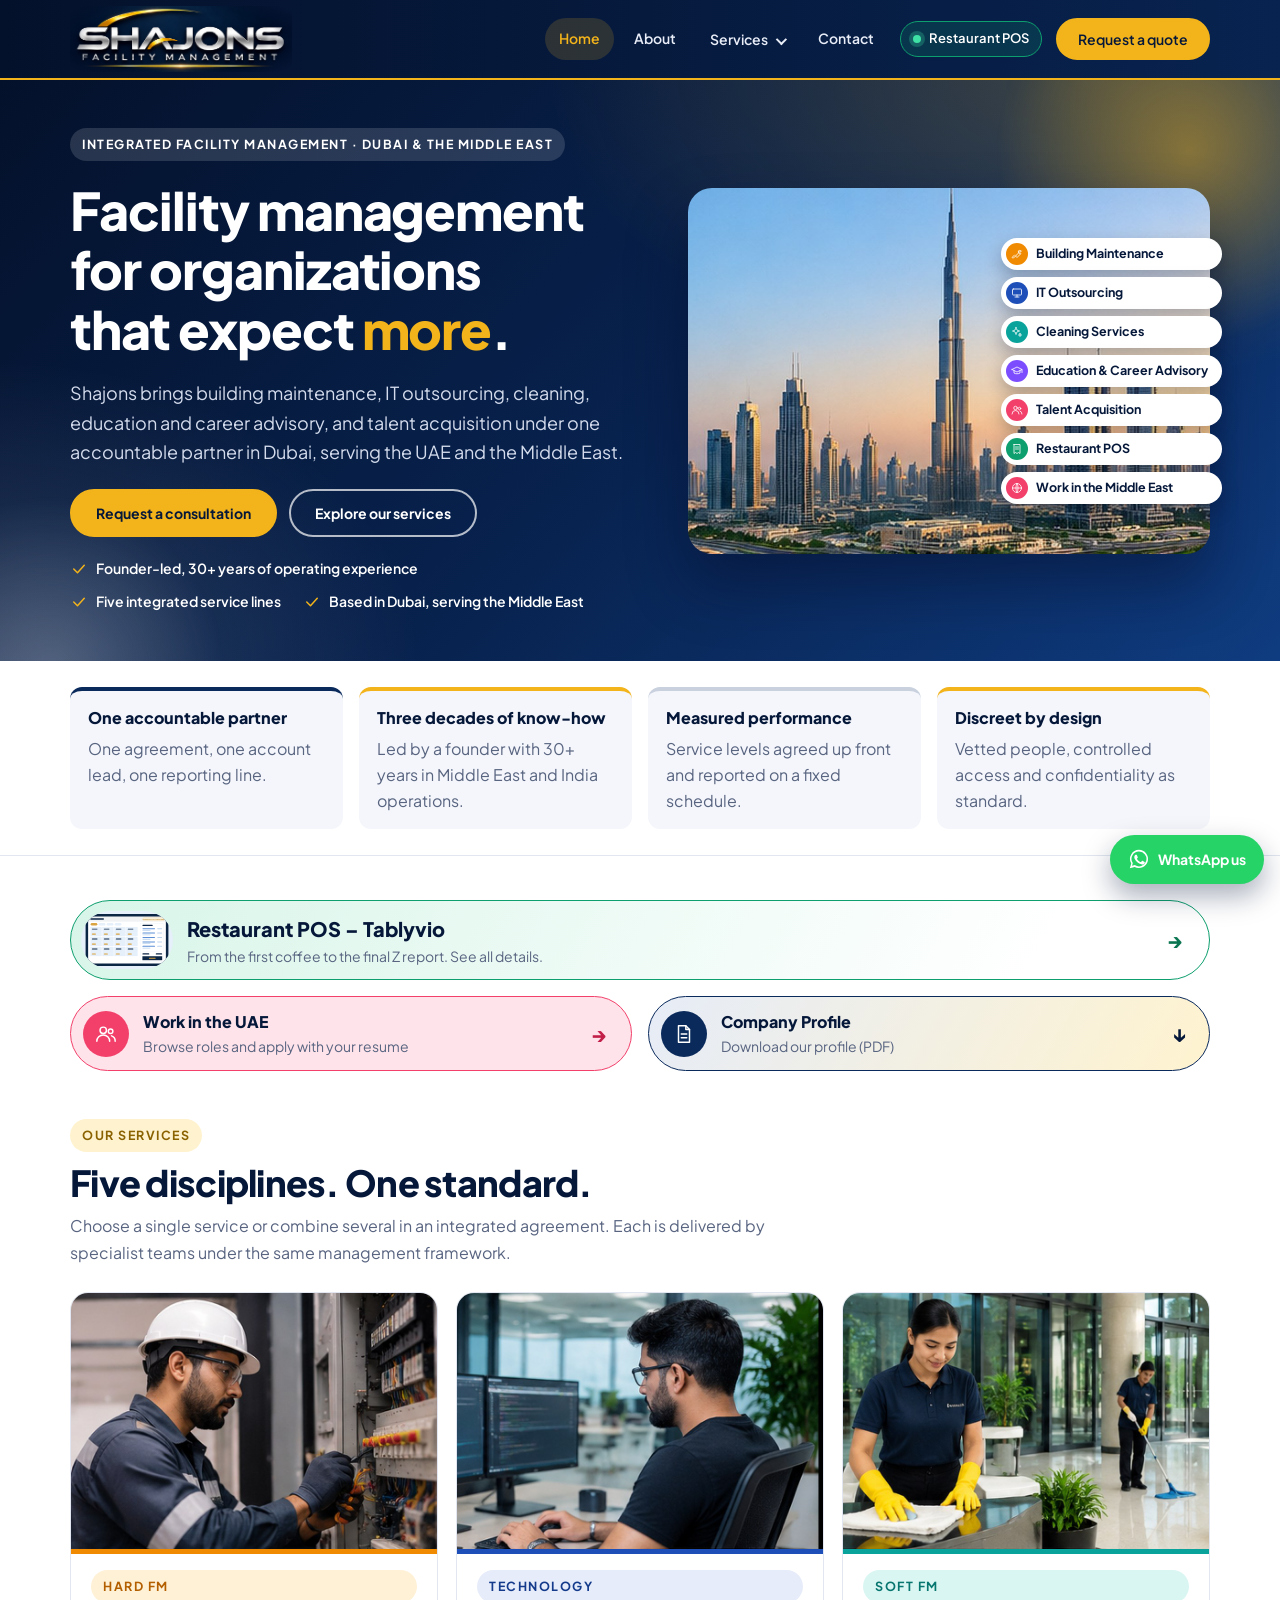
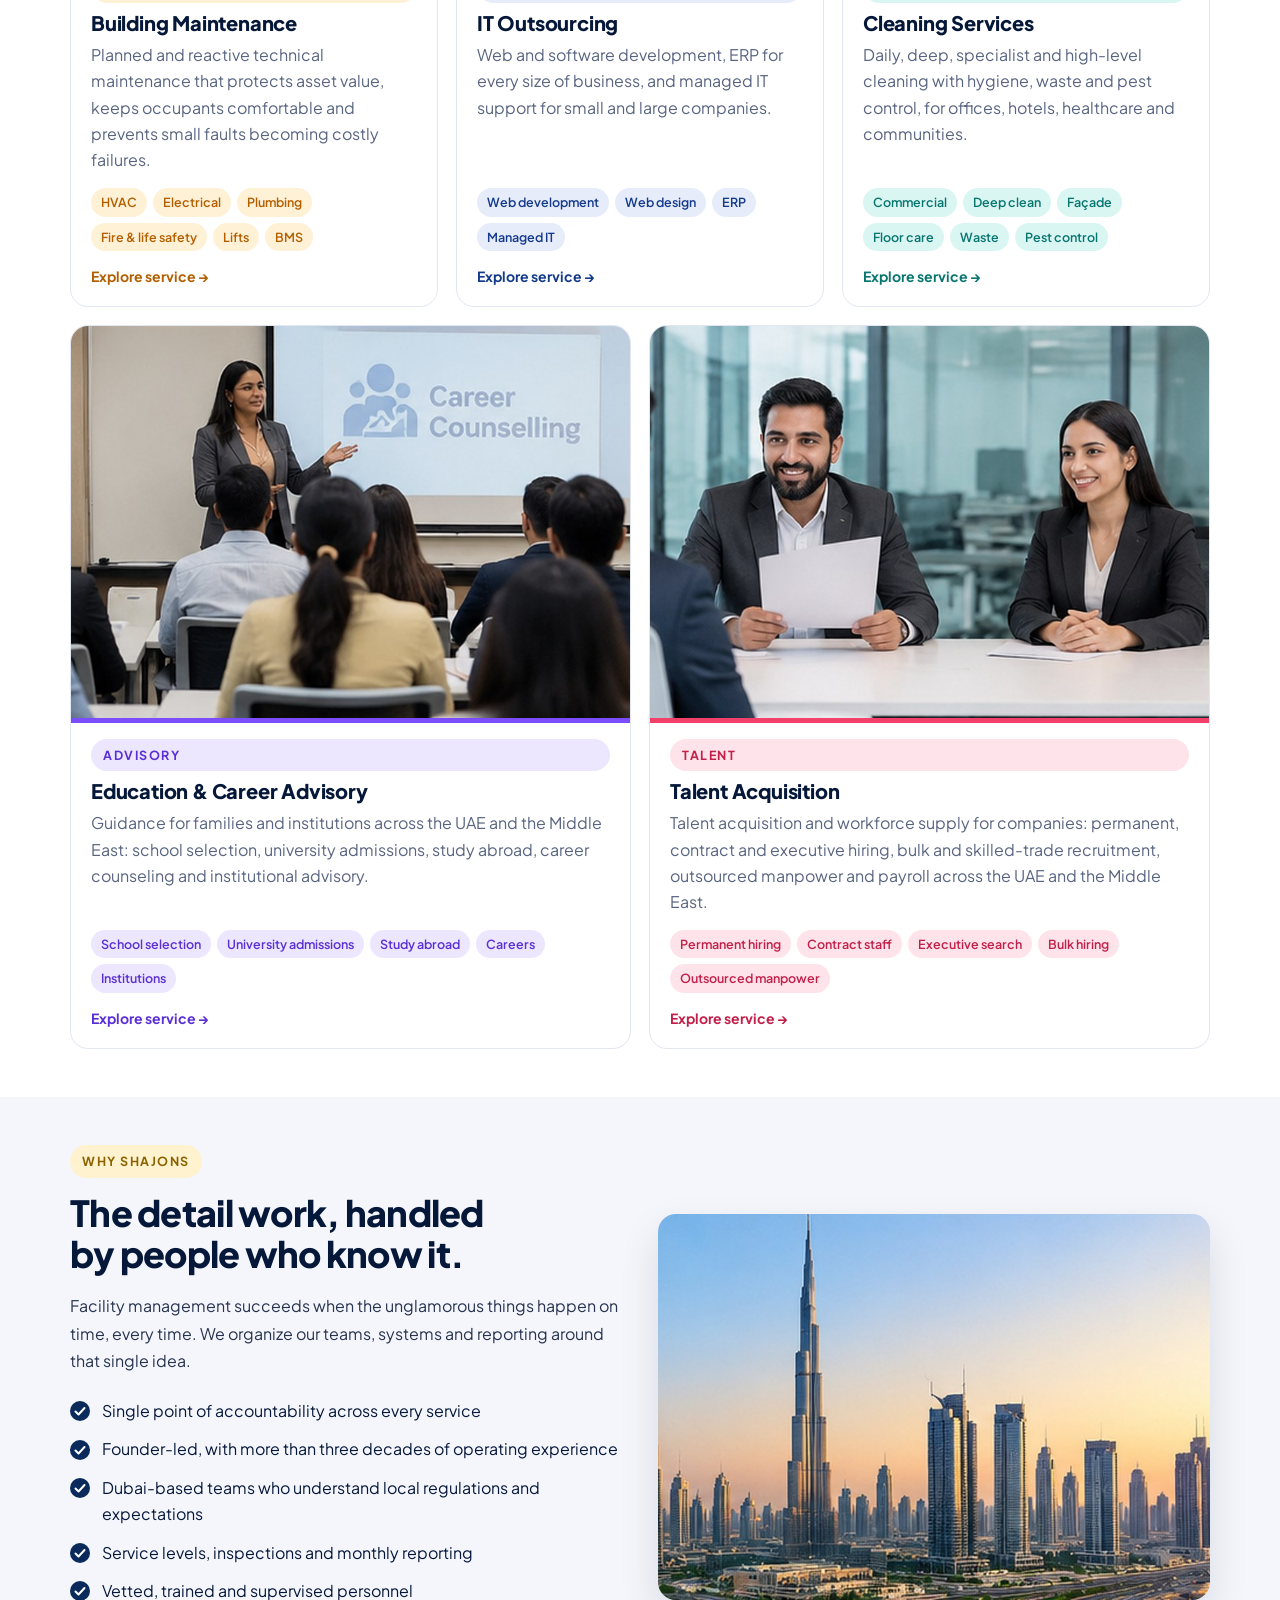
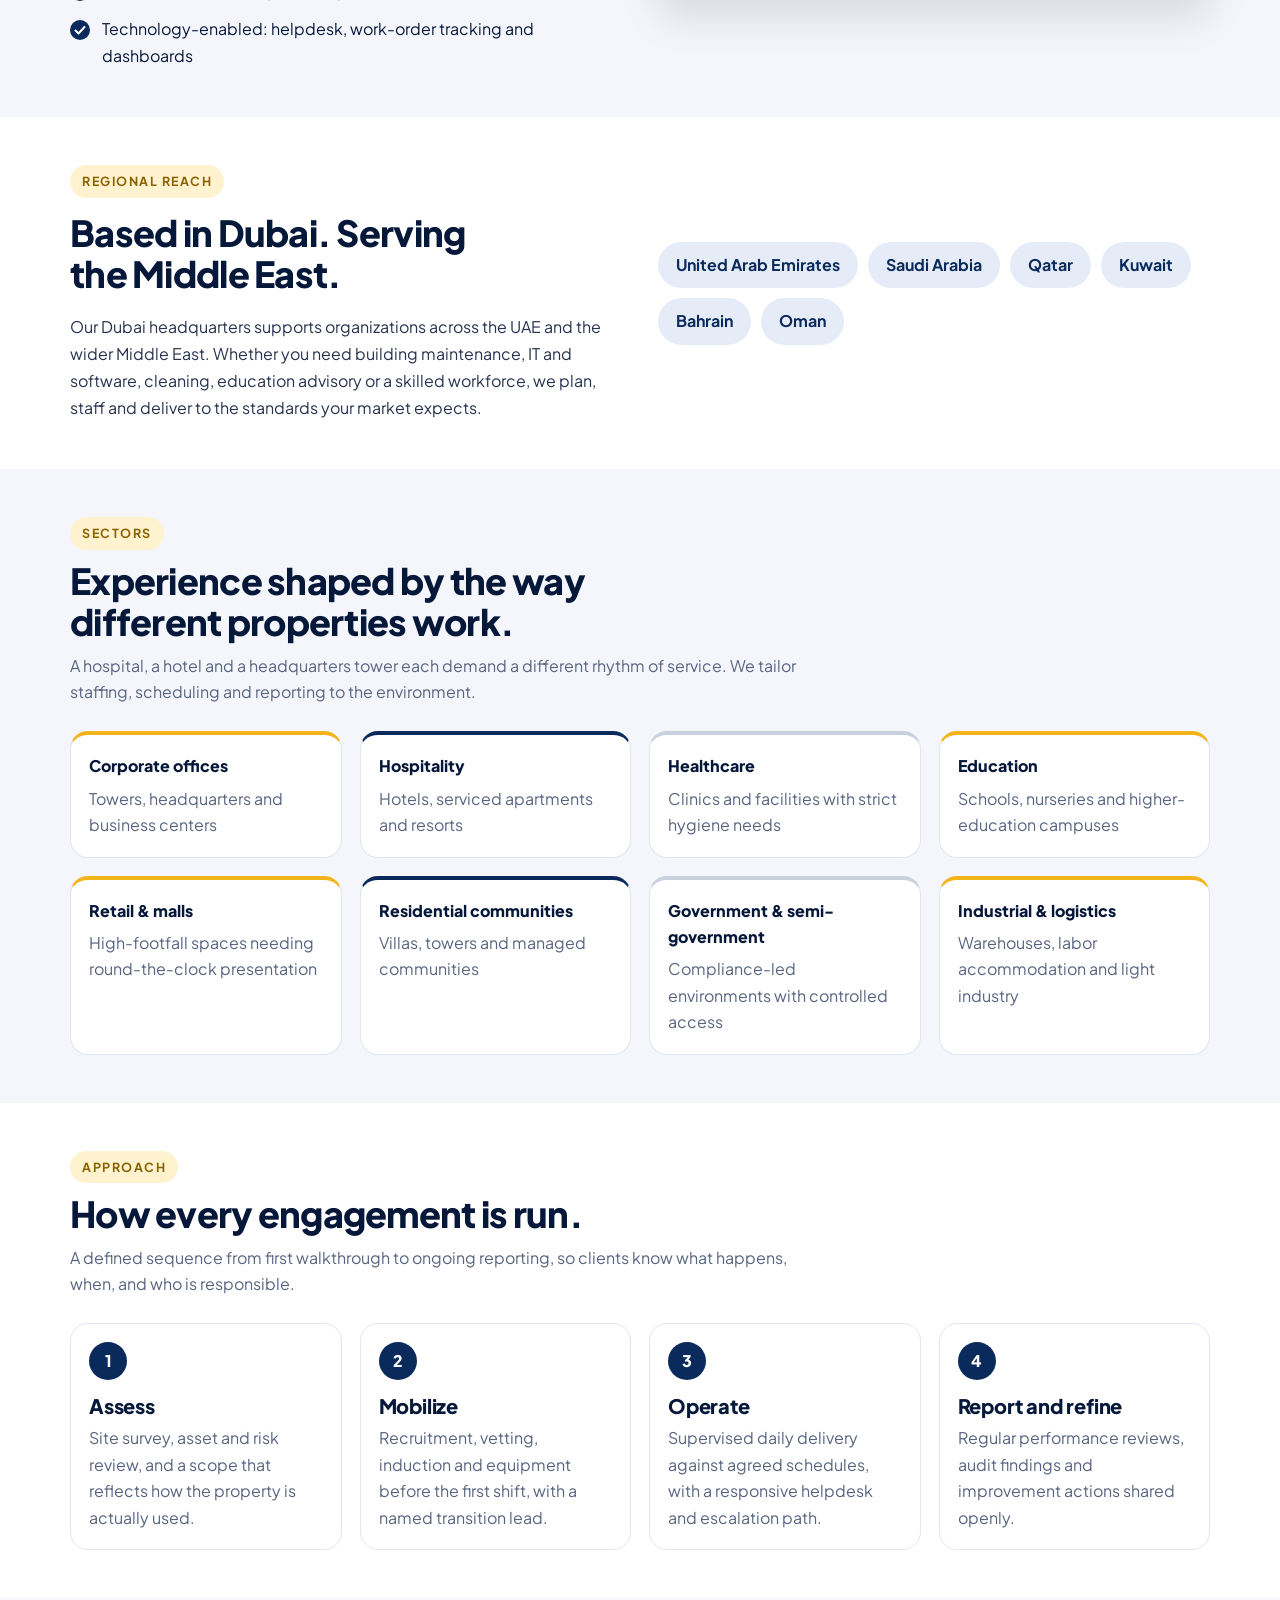
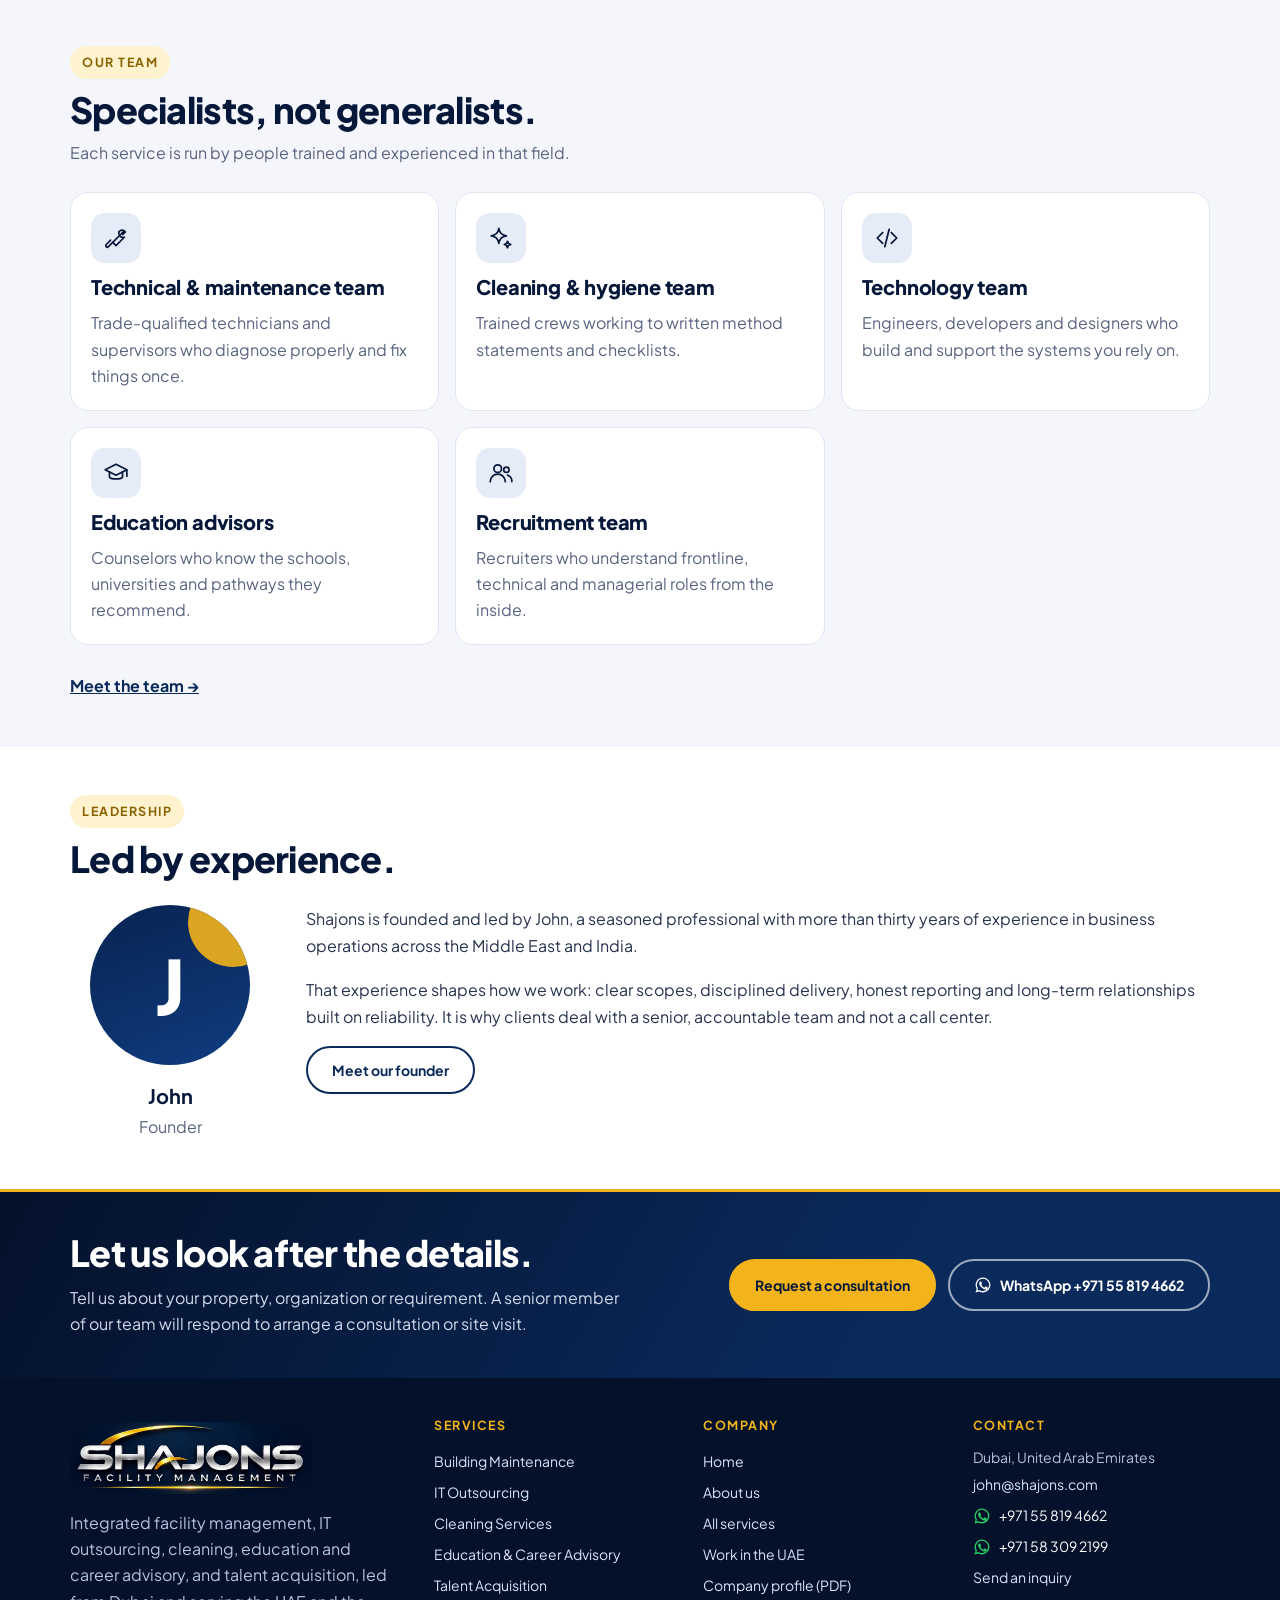
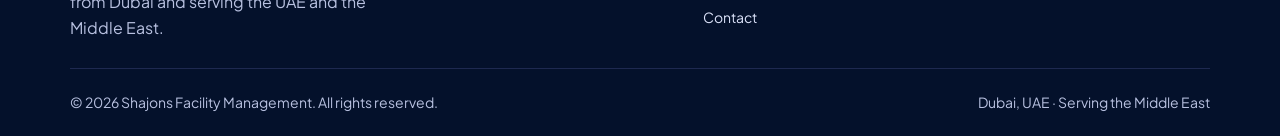
==== commit 09db1208: "Compact spacing, contact email, direct-to-inbox forms with CV attachment Co-Authored-By: Claude Sonn" ====
--- a/index.html
+++ b/index.html
@@ -17,7 +17,7 @@
 <link rel="preconnect" href="https://fonts.googleapis.com"><link rel="preconnect" href="https://fonts.gstatic.com" crossorigin>
 <link href="https://fonts.googleapis.com/css2?family=Plus+Jakarta+Sans:wght@400;500;600;700;800&display=swap" rel="stylesheet">
 <link rel="stylesheet" href="styles.css">
-<script type="application/ld+json">{"@context": "https://schema.org", "@type": "ProfessionalService", "name": "Shajons Facility Management", "url": "https://shajons.com", "logo": "https://shajons.com/img/logo.png", "image": "https://shajons.com/img/og.png", "description": "Integrated facility management, IT outsourcing, cleaning, education and career advisory, and talent acquisition from Dubai, serving the UAE and the Middle East.", "telephone": ["+971558194662", "+971583092199"], "address": {"@type": "PostalAddress", "addressLocality": "Dubai", "addressCountry": "AE"}, "areaServed": [{"@type": "Country", "name": "United Arab Emirates"}, {"@type": "Country", "name": "Saudi Arabia"}, {"@type": "Country", "name": "Qatar"}, {"@type": "Country", "name": "Kuwait"}, {"@type": "Country", "name": "Bahrain"}, {"@type": "Country", "name": "Oman"}], "founder": {"@type": "Person", "name": "John"}, "knowsAbout": ["Building Maintenance", "IT Outsourcing", "Cleaning Services", "Education & Career Advisory", "Talent Acquisition"]}</script>
+<script type="application/ld+json">{"@context": "https://schema.org", "@type": "ProfessionalService", "name": "Shajons Facility Management", "url": "https://shajons.com", "logo": "https://shajons.com/img/logo.png", "image": "https://shajons.com/img/og.png", "description": "Integrated facility management, IT outsourcing, cleaning, education and career advisory, and talent acquisition from Dubai, serving the UAE and the Middle East.", "telephone": ["+971558194662", "+971583092199"], "email": "john@shajons.com", "address": {"@type": "PostalAddress", "addressLocality": "Dubai", "addressCountry": "AE"}, "areaServed": [{"@type": "Country", "name": "United Arab Emirates"}, {"@type": "Country", "name": "Saudi Arabia"}, {"@type": "Country", "name": "Qatar"}, {"@type": "Country", "name": "Kuwait"}, {"@type": "Country", "name": "Bahrain"}, {"@type": "Country", "name": "Oman"}], "founder": {"@type": "Person", "name": "John"}, "knowsAbout": ["Building Maintenance", "IT Outsourcing", "Cleaning Services", "Education & Career Advisory", "Talent Acquisition"]}</script>
 </head>
 <body>
 <svg xmlns="http://www.w3.org/2000/svg" aria-hidden="true" style="position:absolute;width:0;height:0;overflow:hidden">
@@ -103,7 +103,7 @@
 <section><div class="wrap"><div class="sec-head"><div class="eyebrow">Leadership</div><h2>Led by experience.</h2></div><div class="founder"><div class="who"><div class="portrait" role="img" aria-label="Founder portrait placeholder"><span class="mono">J</span></div><b>John</b><span>Founder</span></div><div class="prose"><p>Shajons is founded and led by John, a seasoned professional with more than thirty years of experience in business operations across the Middle East and India.</p><p>That experience shapes how we work: clear scopes, disciplined delivery, honest reporting and long-term relationships built on reliability. It is why clients deal with a senior, accountable team and not a call center.</p><div><a class="btn line" href="about.html">Meet our founder</a></div></div></div></div></section>
 <div class="ctaband"><div class="wrap"><div><h2>Let us look after the details.</h2><p>Tell us about your property, organization or requirement. A senior member of our team will respond to arrange a consultation or site visit.</p></div><div class="cta-r"><a class="btn gold" href="contact.html">Request a consultation</a><a class="btn light" href="https://wa.me/971558194662?text=Hello%20Shajons%2C%20I%20would%20like%20to%20make%20an%20inquiry." target="_blank" rel="noopener"><svg aria-hidden="true" focusable="false"><use href="#i-whatsapp"/></svg><span>WhatsApp +971 55 819 4662</span></a></div></div></div>
 </main>
-<footer><div class="wrap"><div class="cols"><div class="about"><a class="brand" href="index.html"><img src="img/logo.png" alt="Shajons Facility Management" width="960" height="286"></a><p>Integrated facility management, IT outsourcing, cleaning, education and career advisory, and talent acquisition, led from Dubai and serving the UAE and the Middle East.</p></div><div><h4>Services</h4><a href="building-maintenance.html">Building Maintenance</a><a href="it-outsourcing.html">IT Outsourcing</a><a href="cleaning-services.html">Cleaning Services</a><a href="education-advisory.html">Education &amp; Career Advisory</a><a href="recruitment-services.html">Talent Acquisition</a></div><div><h4>Company</h4><a href="index.html">Home</a><a href="about.html">About us</a><a href="services.html">All services</a><a href="work-in-uae.html">Work in the UAE</a><a href="Shajons-Company-Profile.pdf" download>Company profile (PDF)</a><a href="contact.html">Contact</a></div><div><h4>Contact</h4><span>Dubai, United Arab Emirates</span><a class="wa-link" href="https://wa.me/971558194662?text=Hello%20Shajons%2C%20I%20would%20like%20to%20make%20an%20inquiry." target="_blank" rel="noopener"><svg aria-hidden="true" focusable="false"><use href="#i-whatsapp"/></svg><span>+971 55 819 4662</span></a><a class="wa-link" href="https://wa.me/971583092199?text=Hello%20Shajons%2C%20I%20would%20like%20to%20make%20an%20inquiry." target="_blank" rel="noopener"><svg aria-hidden="true" focusable="false"><use href="#i-whatsapp"/></svg><span>+971 58 309 2199</span></a><a href="contact.html">Send an inquiry</a></div></div><div class="legal"><span>&copy; <span id="yr">2026</span> Shajons Facility Management. All rights reserved.</span><span>Dubai, UAE &middot; Serving the Middle East</span></div></div></footer>
+<footer><div class="wrap"><div class="cols"><div class="about"><a class="brand" href="index.html"><img src="img/logo.png" alt="Shajons Facility Management" width="960" height="286"></a><p>Integrated facility management, IT outsourcing, cleaning, education and career advisory, and talent acquisition, led from Dubai and serving the UAE and the Middle East.</p></div><div><h4>Services</h4><a href="building-maintenance.html">Building Maintenance</a><a href="it-outsourcing.html">IT Outsourcing</a><a href="cleaning-services.html">Cleaning Services</a><a href="education-advisory.html">Education &amp; Career Advisory</a><a href="recruitment-services.html">Talent Acquisition</a></div><div><h4>Company</h4><a href="index.html">Home</a><a href="about.html">About us</a><a href="services.html">All services</a><a href="work-in-uae.html">Work in the UAE</a><a href="Shajons-Company-Profile.pdf" download>Company profile (PDF)</a><a href="contact.html">Contact</a></div><div><h4>Contact</h4><span>Dubai, United Arab Emirates</span><a href="mailto:john@shajons.com">john@shajons.com</a><a class="wa-link" href="https://wa.me/971558194662?text=Hello%20Shajons%2C%20I%20would%20like%20to%20make%20an%20inquiry." target="_blank" rel="noopener"><svg aria-hidden="true" focusable="false"><use href="#i-whatsapp"/></svg><span>+971 55 819 4662</span></a><a class="wa-link" href="https://wa.me/971583092199?text=Hello%20Shajons%2C%20I%20would%20like%20to%20make%20an%20inquiry." target="_blank" rel="noopener"><svg aria-hidden="true" focusable="false"><use href="#i-whatsapp"/></svg><span>+971 58 309 2199</span></a><a href="contact.html">Send an inquiry</a></div></div><div class="legal"><span>&copy; <span id="yr">2026</span> Shajons Facility Management. All rights reserved.</span><span>Dubai, UAE &middot; Serving the Middle East</span></div></div></footer>
 <a class="fab" href="https://wa.me/971558194662?text=Hello%20Shajons%2C%20I%20would%20like%20to%20make%20an%20inquiry." target="_blank" rel="noopener"><svg aria-hidden="true" focusable="false"><use href="#i-whatsapp"/></svg><span>WhatsApp us</span></a>
 <script src="site.js"></script>
 </body>
--- a/styles.css
+++ b/styles.css
@@ -497,3 +497,31 @@
 .svc-stack svg{width:12px;height:12px}
 .pos-pill{padding:6px 12px!important;font-size:13px!important}
 .pos-pill em{display:none}
+
+/* ===== Compact executive spacing ===== */
+section{padding-block:48px}
+.alt-band section{padding-block:48px}
+section:not(.alt)+section:not(.alt),.alt-band section+section{padding-top:0}
+.sec-head{margin-bottom:26px}
+.sec-head h2{margin:10px 0 10px}
+.hero .wrap{padding-block:48px;gap:40px}
+.pagehead .wrap{padding-block:36px;gap:40px}
+.hero .cta{margin-top:22px}.hero .proof{margin-top:20px}
+.two,.founder,.contact{gap:36px}
+.svc-grid{gap:18px}.cat-grid,.compare,.shots,.dom-grid{gap:16px}
+.cat,.dom,.compare .col{padding:20px}
+.tiles div,.steps li{padding:18px}
+.tab-hero{padding:30px;gap:36px}
+.ctaband{padding-block:40px}
+.gap-top{margin-top:36px}.gap-top-s{margin-top:26px}
+footer{padding-top:40px}footer .cols{padding-bottom:26px;gap:32px}
+form.enq{padding:24px;gap:14px}
+.strip .c{padding:14px 18px}
+@media (max-width:640px){section,.alt-band section{padding-block:36px}.hero .wrap{padding-block:32px}.pagehead .wrap{padding-block:28px}}
+.row{padding-block:20px}
+.row h2{margin:8px 0}
+.row .pic img{max-height:260px;width:100%;object-fit:cover}
+.row .checks{margin:10px 0 14px}
+.svc-card .body{padding:16px 20px 18px;gap:8px}
+.pagehead figure img{max-height:300px;width:100%;object-fit:cover}
+.mb{margin-bottom:8px}
